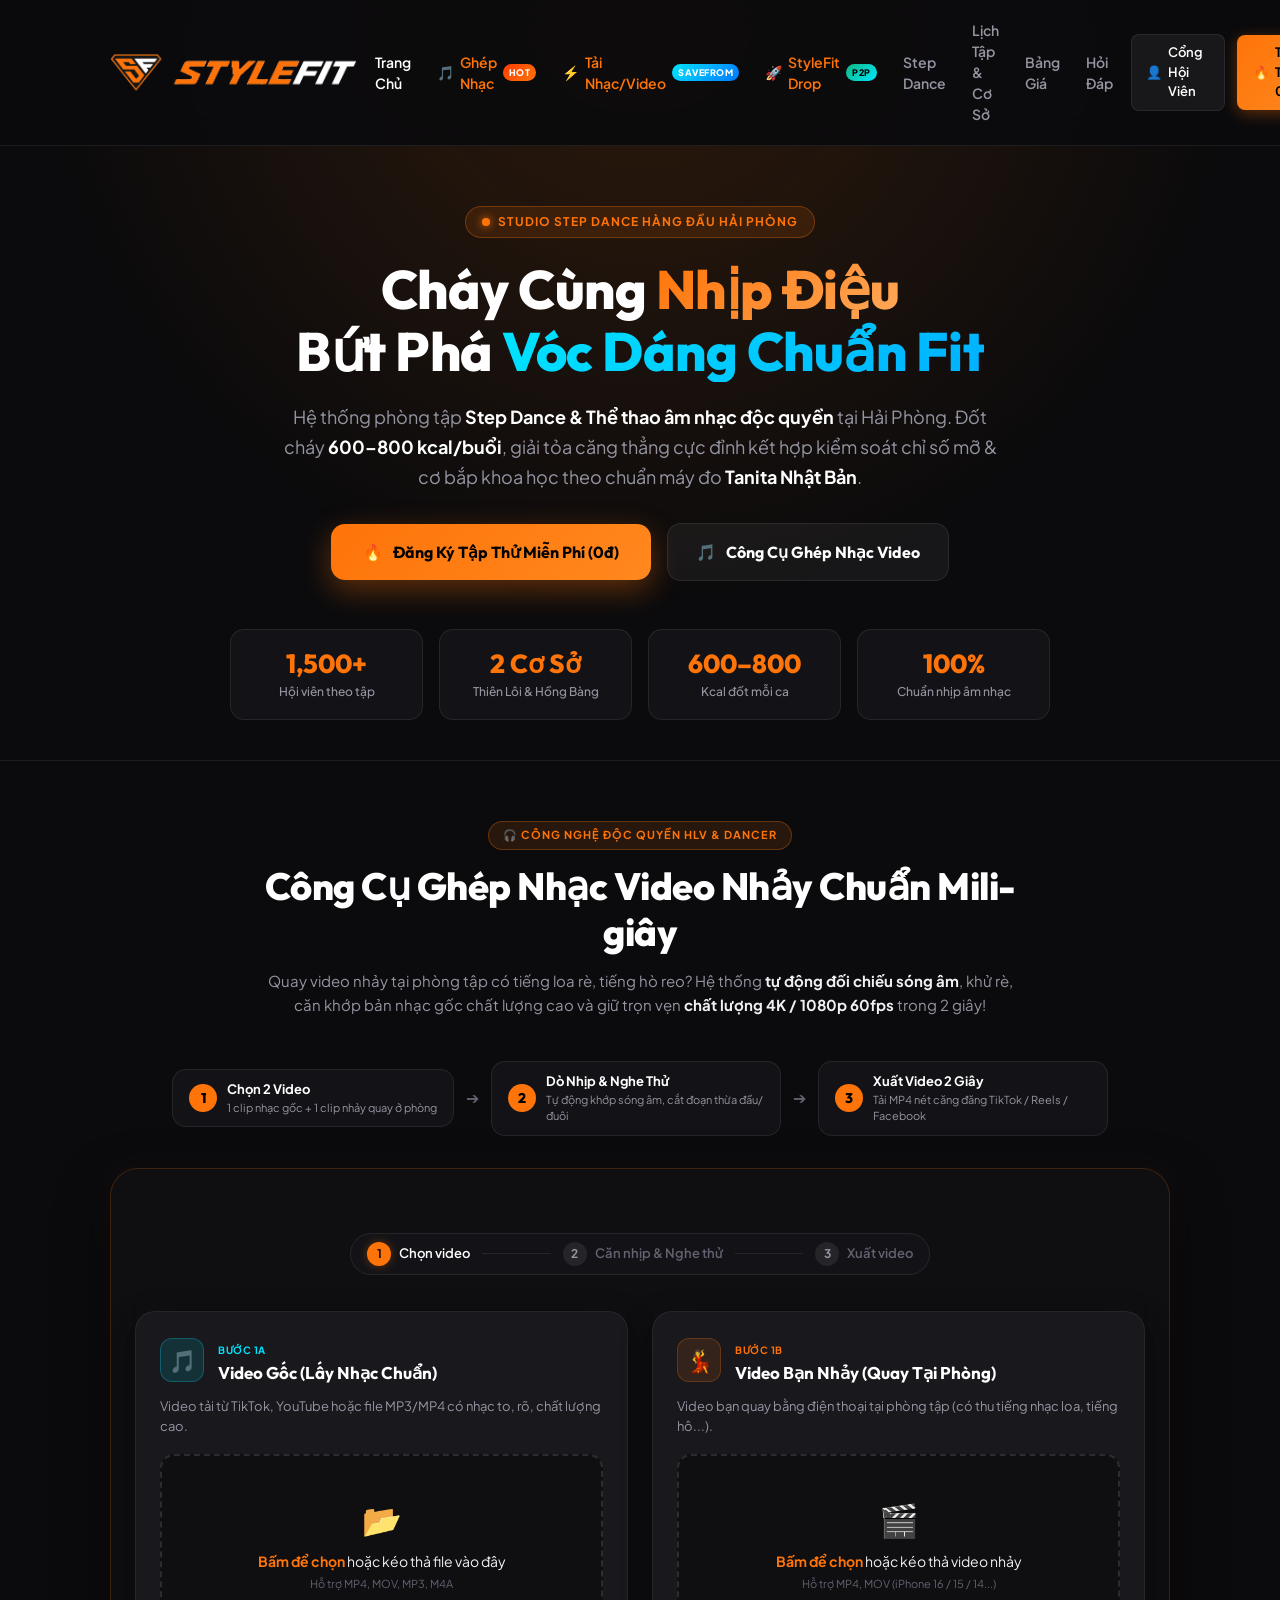
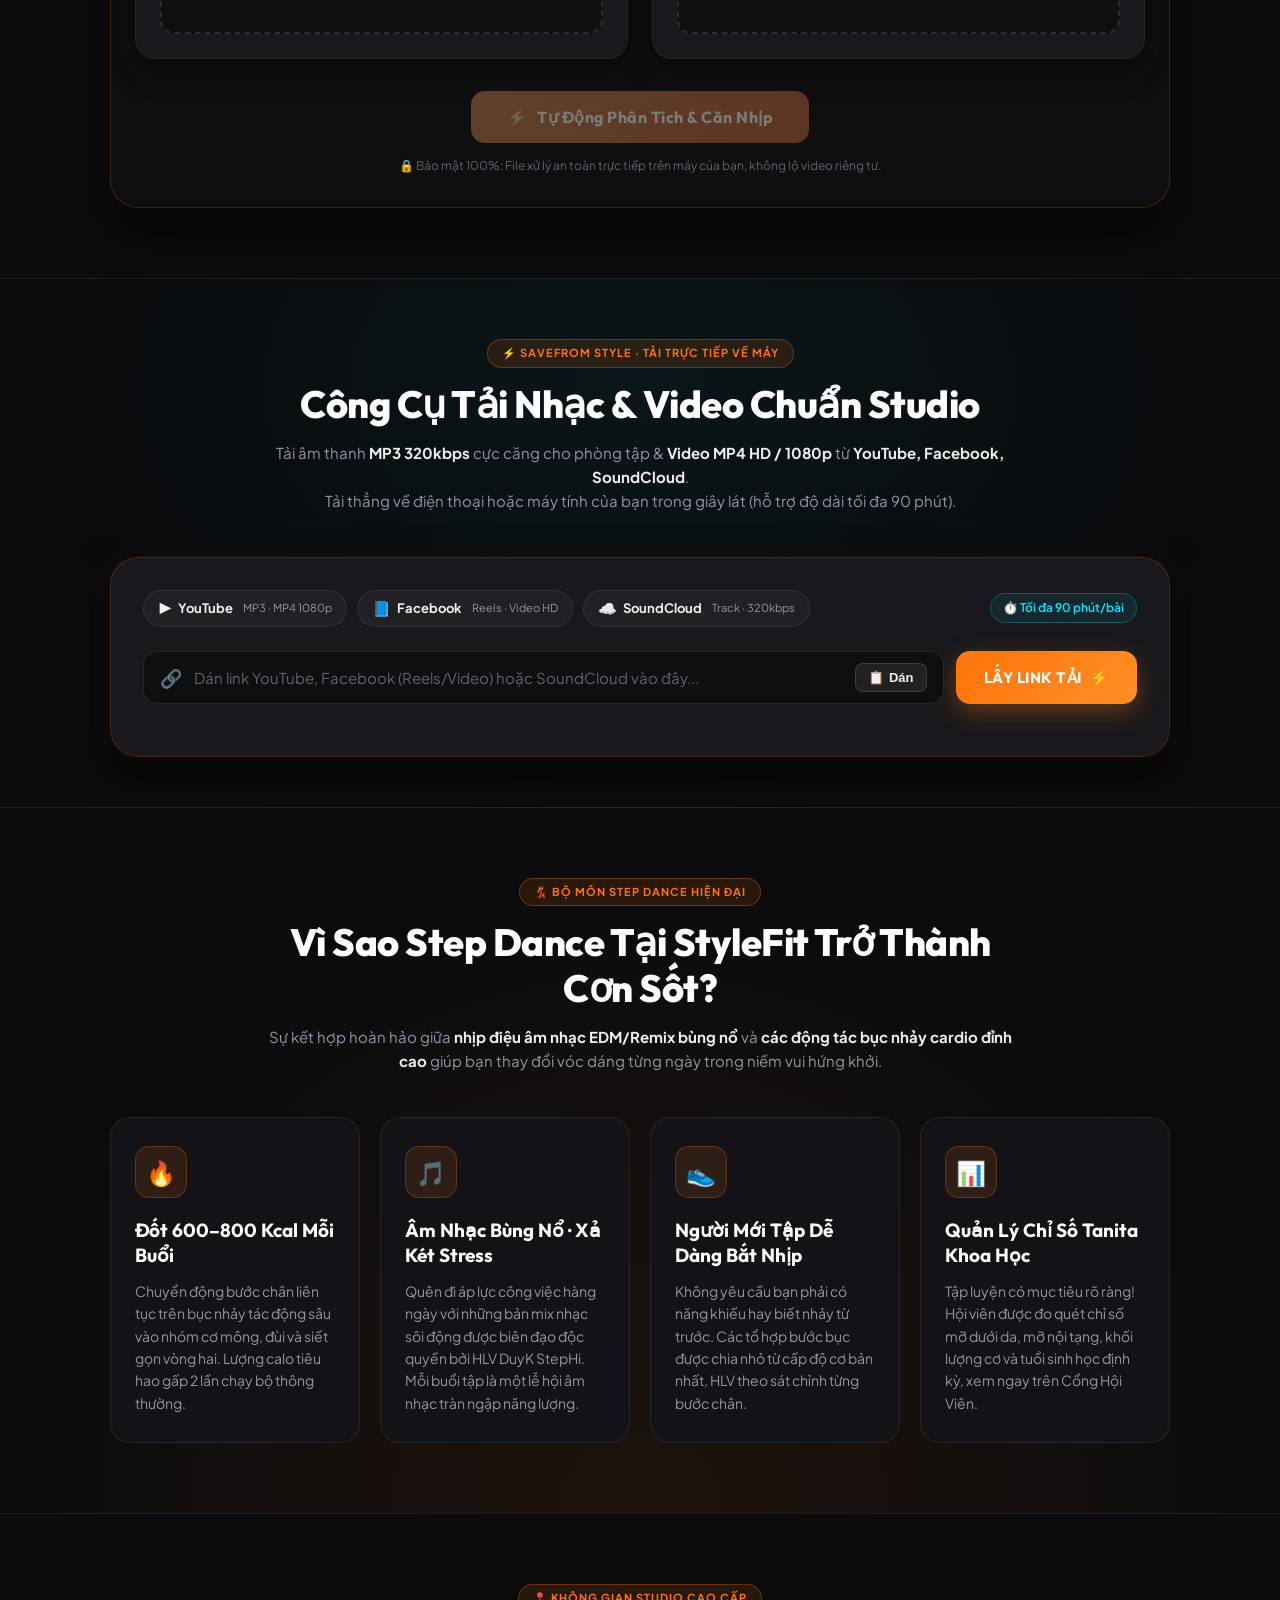
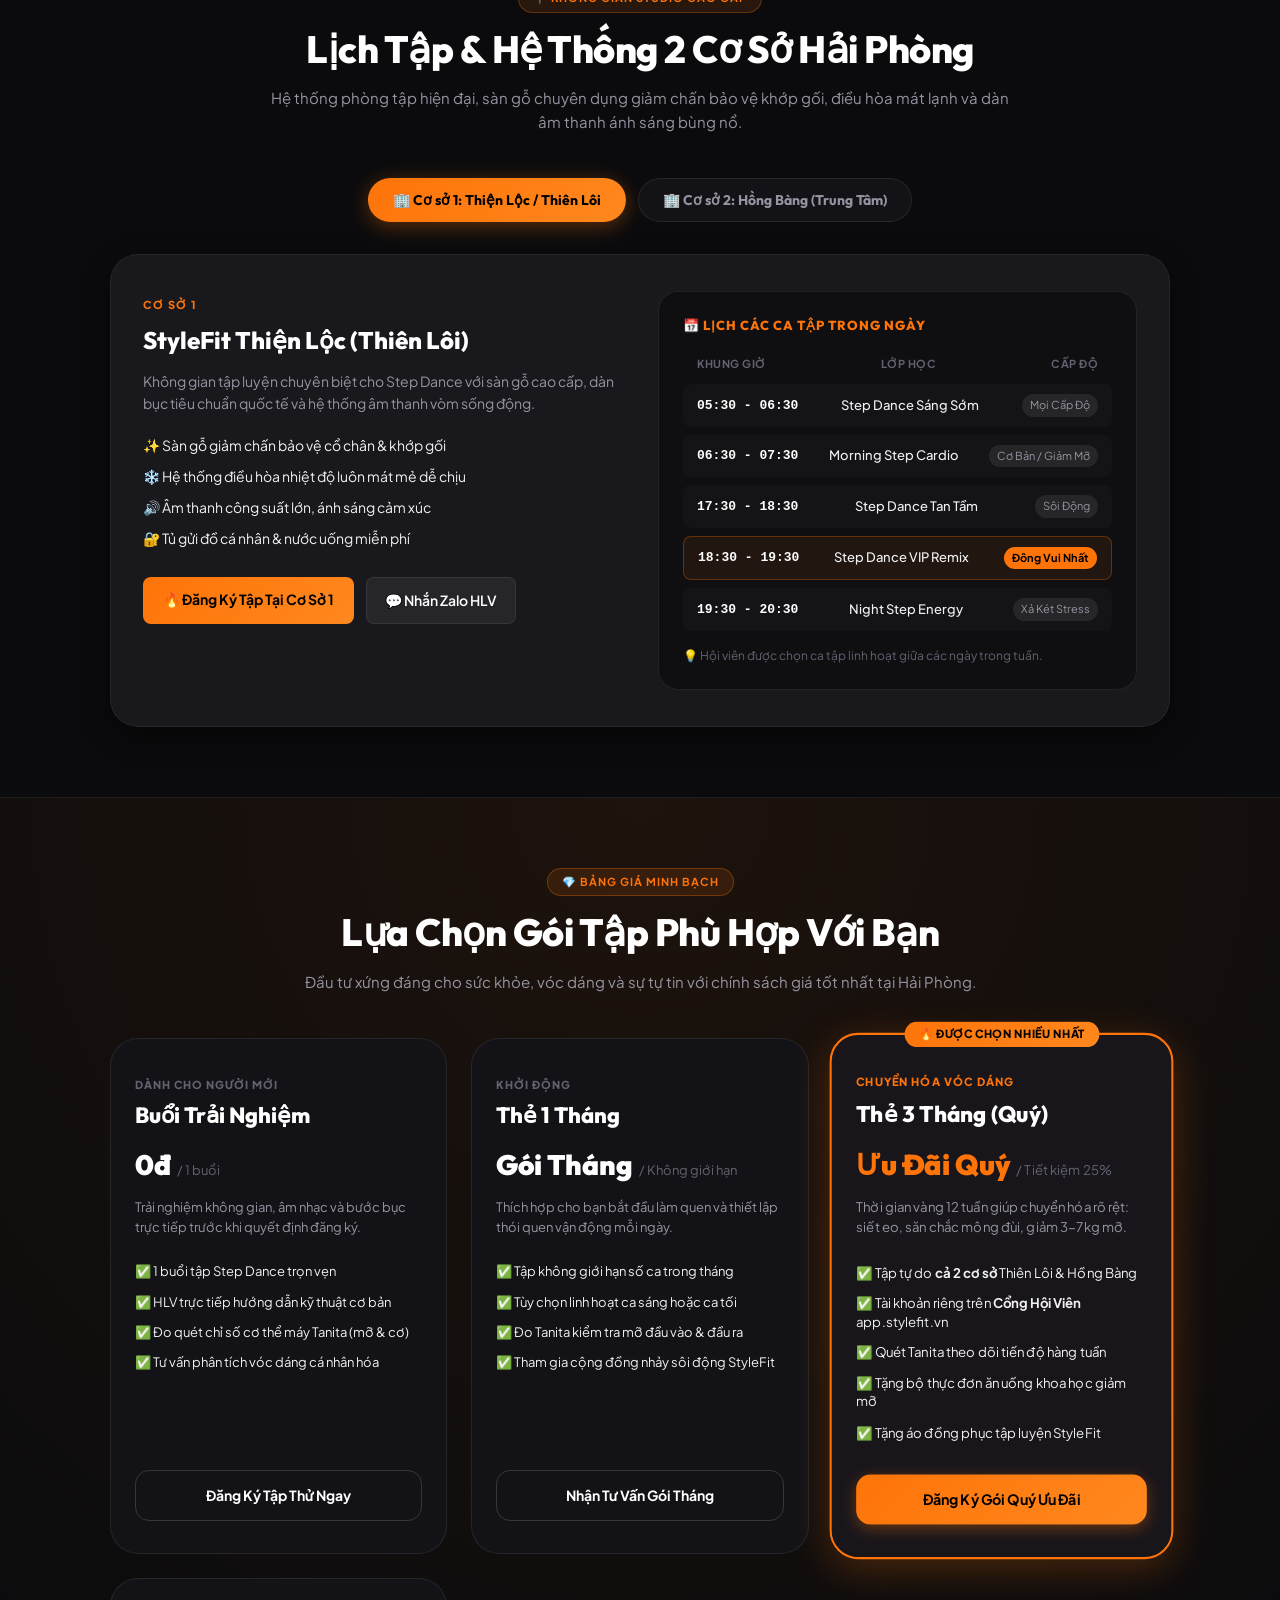
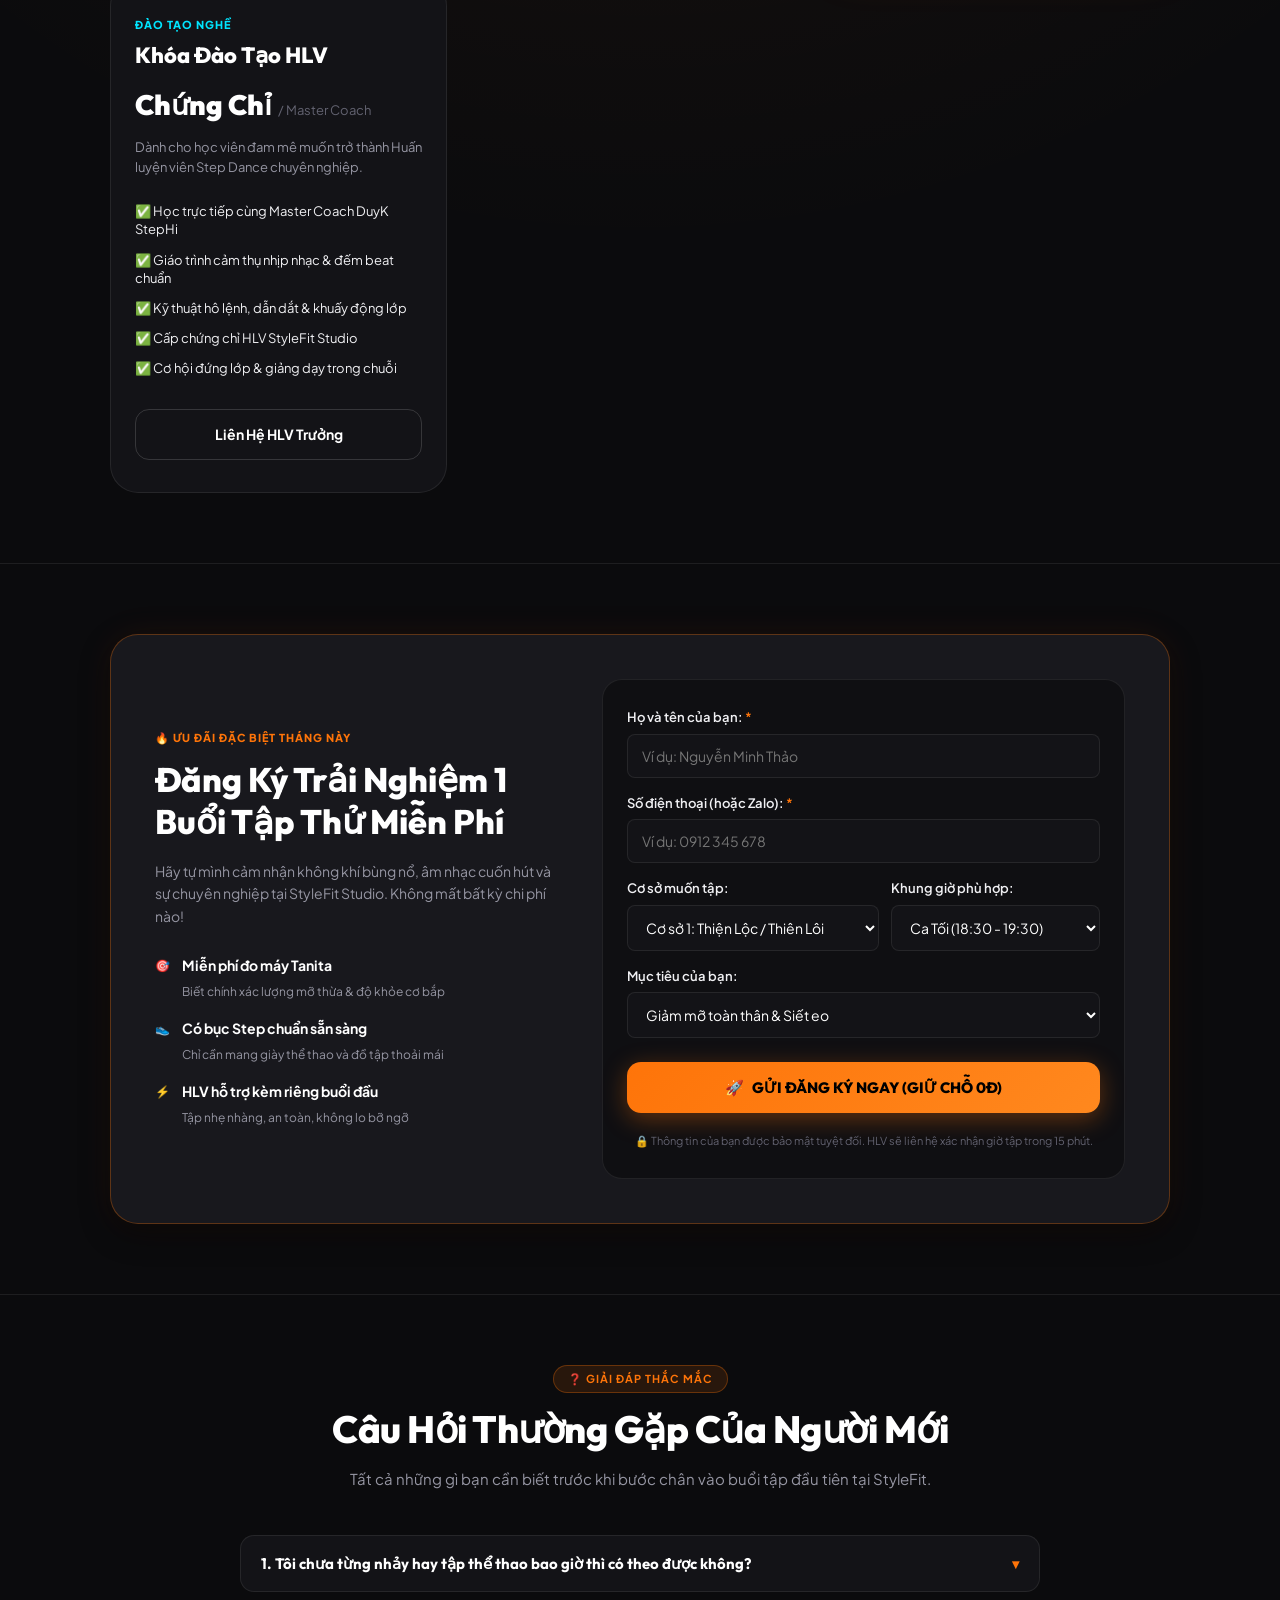
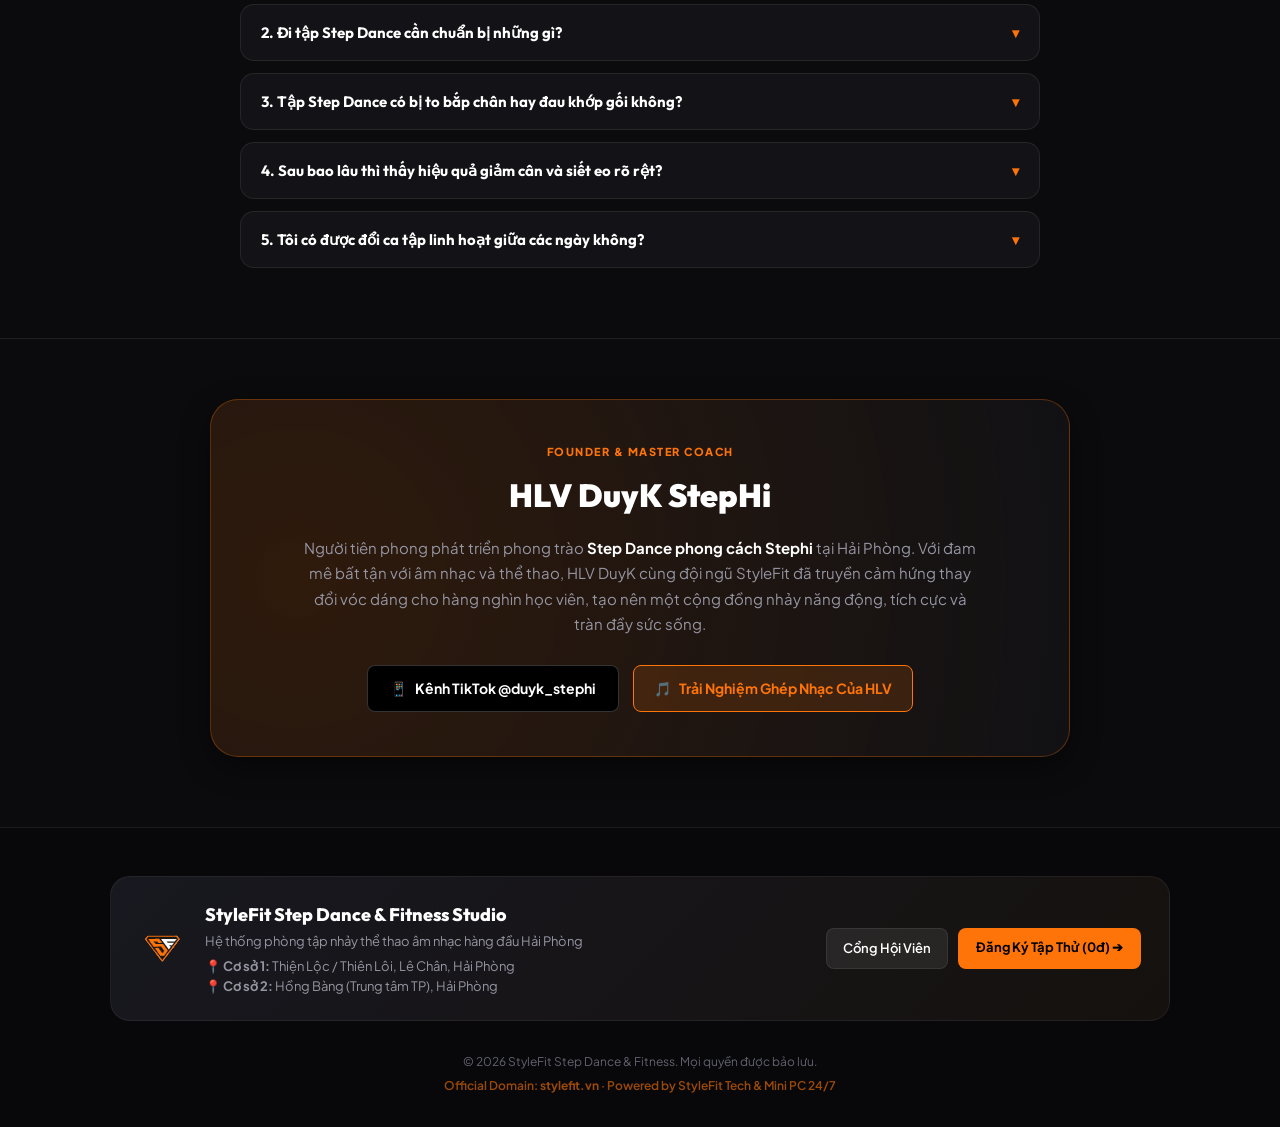
==== index.html @ 5d9a5f77 "fix(brand): recolor FIT to crisp white and introduce horizontal nav logo" ====
<!DOCTYPE html>
<html lang="vi">
<head>
  <meta charset="UTF-8">
  <meta name="viewport" content="width=device-width, initial-scale=1.0, maximum-scale=1.0, user-scalable=no, viewport-fit=cover">
  <title>StyleFit Step Dance & Fitness | Studio Thể Thao Âm Nhạc Hải Phòng</title>
  <meta name="description" content="Hệ thống phòng tập Step Dance & Thể thao âm nhạc độc quyền tại Hải Phòng. Đốt 600-800 kcal/buổi, theo dõi chỉ số Tanita Nhật Bản, tích hợp công cụ ghép nhạc video nhảy chuẩn mili-giây.">
  <meta name="theme-color" content="#0B0B0D">

  <!-- Favicon / PWA -->
  <link rel="icon" type="image/svg+xml" href="stylefit-badge.svg">
  <link rel="apple-touch-icon" href="stylefit-badge.png">
  <link rel="manifest" href="manifest.json">

  <!-- Google Fonts: Outfit (Display & Sport) + Plus Jakarta Sans (Body) -->
  <link rel="preconnect" href="https://fonts.googleapis.com">
  <link rel="preconnect" href="https://fonts.gstatic.com" crossorigin>
  <link href="https://fonts.googleapis.com/css2?family=Outfit:wght@400;500;600;700;800;900&family=Plus+Jakarta+Sans:wght@400;500;600;700;800&display=swap" rel="stylesheet">

  <link rel="stylesheet" href="style.css?v=5.1">
</head>
<body>

  <!-- In-app Browser Notice (TikTok / Facebook / Zalo) -->
  <div id="inAppBanner" class="in-app-banner hidden">
    <div class="banner-content">
      <span class="banner-icon">💡</span>
      <div class="banner-text">
        <strong>Mở bằng trình duyệt để tải video & trải nghiệm tốt nhất!</strong>
        <span>Bạn đang trong app TikTok/FB. Hãy bấm dấu <strong class="dots">⋯</strong> góc trên và chọn <em>"Mở bằng trình duyệt"</em>.</span>
      </div>
      <button class="banner-close" onclick="closeInAppBanner()">✕</button>
    </div>
  </div>

  <!-- STICKY HEADER -->
  <header class="site-header" id="siteHeader">
    <div class="container header-container">
      <a href="#hero" class="brand" aria-label="StyleFit Home">
        <img src="stylefit-nav-logo.png" alt="StyleFit Logo" class="brand-logo">
      </a>

      <!-- Desktop Navigation Menu -->
      <nav class="desktop-nav">
        <a href="#hero" class="nav-link active">Trang Chủ</a>
        <a href="#ghep-nhac" class="nav-link tool-nav-link">
          <span class="sparkle">🎵</span> Ghép Nhạc
          <span class="nav-badge-hot">HOT</span>
        </a>
        <a href="#tai-nhac" class="nav-link tool-nav-link">
          <span class="sparkle">⚡</span> Tải Nhạc/Video
          <span class="nav-badge-hot" style="background: linear-gradient(135deg, #00E5FF, #0077FF); color: #fff;">SAVEFROM</span>
        </a>
        <a href="drop.html" class="nav-link tool-nav-link">
          <span class="sparkle">🚀</span> StyleFit Drop
          <span class="nav-badge-hot" style="background: linear-gradient(135deg, #10B981, #00E5FF); color: #000;">P2P</span>
        </a>
        <a href="#step-dance" class="nav-link">Step Dance</a>
        <a href="#co-so" class="nav-link">Lịch Tập & Cơ Sở</a>
        <a href="#bang-gia" class="nav-link">Bảng Giá</a>
        <a href="#faq" class="nav-link">Hỏi Đáp</a>
      </nav>

      <!-- Header Actions -->
      <div class="header-actions">
        <a href="https://stylefit-hp.netlify.app" target="_blank" class="btn-member-portal desktop-only" title="Đăng nhập tài khoản hội viên StyleFit">
          <span class="btn-icon">👤</span> Cổng Hội Viên
        </a>
        <a href="#dang-ky" class="btn-header-cta">
          <span class="btn-icon">🔥</span> Tập Thử 0đ
        </a>

        <!-- Mobile Menu Toggle Button -->
        <button id="btnMobileMenuToggle" class="btn-menu-toggle mobile-only" aria-label="Mở menu điều hướng">
          <span class="menu-bar"></span>
          <span class="menu-bar"></span>
          <span class="menu-bar"></span>
        </button>
      </div>
    </div>

    <!-- Mobile Drawer Navigation -->
    <div id="mobileDrawer" class="mobile-drawer">
      <div class="drawer-header">
        <img src="stylefit-nav-logo.png" alt="StyleFit Logo" class="drawer-logo">
        <button id="btnMobileMenuClose" class="drawer-close" aria-label="Đóng menu">✕</button>
      </div>
      <nav class="drawer-nav">
        <a href="#hero" class="drawer-link" onclick="closeMobileDrawer()">🏠 Trang Chủ</a>
        <a href="#ghep-nhac" class="drawer-link drawer-tool-link" onclick="closeMobileDrawer()">
          🎵 Công Cụ Ghép Nhạc Tự Động <span class="drawer-badge">HOT</span>
        </a>
        <a href="#tai-nhac" class="drawer-link drawer-tool-link" onclick="closeMobileDrawer()">
          ⚡ Tải Nhạc & Video (YouTube · FB · SoundCloud) <span class="drawer-badge" style="background: #00E5FF; color: #000;">NEW</span>
        </a>
        <a href="drop.html" class="drawer-link drawer-tool-link" onclick="closeMobileDrawer()">
          🚀 StyleFit Drop (Truyền Video P2P) <span class="drawer-badge" style="background: #10B981; color: #000;">P2P</span>
        </a>
        <a href="#step-dance" class="drawer-link" onclick="closeMobileDrawer()">💃 Bộ Môn Step Dance</a>
        <a href="#co-so" class="drawer-link" onclick="closeMobileDrawer()">📍 2 Cơ Sở & Lịch Tập</a>
        <a href="#bang-gia" class="drawer-link" onclick="closeMobileDrawer()">🏷️ Bảng Giá Gói Tập</a>
        <a href="#faq" class="drawer-link" onclick="closeMobileDrawer()">❓ Câu Hỏi Thường Gặp</a>
        <a href="#dang-ky" class="drawer-link highlight" onclick="closeMobileDrawer()">🔥 Đăng Ký Tập Thử Miễn Phí (0đ)</a>
        <a href="https://stylefit-hp.netlify.app" target="_blank" class="drawer-link member" onclick="closeMobileDrawer()">👤 Đăng Nhập Cổng Hội Viên</a>
        <a href="https://www.tiktok.com/@duyk_stephi" target="_blank" class="drawer-link tiktok" onclick="closeMobileDrawer()">📱 TikTok HLV DuyK StepHi</a>
      </nav>
      <div class="drawer-footer">
        <p>Cơ sở 1: Thiện Lộc · Cơ sở 2: Hồng Bàng, Hải Phòng</p>
        <p class="drawer-hotline">Hotline / Zalo: 0989.xxx.xxx</p>
      </div>
    </div>
  </header>

  <!-- HERO SECTION -->
  <section class="hero-section" id="hero">
    <div class="container hero-container">
      <div class="hero-content">
        <div class="hero-badge">
          <span class="pulse-dot"></span> STUDIO STEP DANCE HÀNG ĐẦU HẢI PHÒNG
        </div>
        <h1 class="hero-title">
          Cháy Cùng <span class="highlight">Nhịp Điệu</span><br>
          Bứt Phá <span class="highlight-cyan">Vóc Dáng Chuẩn Fit</span>
        </h1>
        <p class="hero-subtitle">
          Hệ thống phòng tập <strong>Step Dance & Thể thao âm nhạc độc quyền</strong> tại Hải Phòng. 
          Đốt cháy <strong>600–800 kcal/buổi</strong>, giải tỏa căng thẳng cực đỉnh kết hợp kiểm soát chỉ số mỡ & cơ bắp khoa học theo chuẩn máy đo <strong>Tanita Nhật Bản</strong>.
        </p>

        <!-- CTA Buttons -->
        <div class="hero-cta-group">
          <a href="#dang-ky" class="btn-hero-primary">
            <span class="btn-icon">🔥</span>
            <span>Đăng Ký Tập Thử Miễn Phí (0đ)</span>
          </a>
          <a href="#ghep-nhac" class="btn-hero-secondary">
            <span class="btn-icon">🎵</span>
            <span>Công Cụ Ghép Nhạc Video</span>
          </a>
        </div>

        <!-- Social Proof Stats Bar -->
        <div class="hero-stats-grid">
          <div class="stat-card">
            <div class="stat-value">1,500+</div>
            <div class="stat-label">Hội viên theo tập</div>
          </div>
          <div class="stat-card">
            <div class="stat-value">2 Cơ Sở</div>
            <div class="stat-label">Thiên Lôi & Hồng Bàng</div>
          </div>
          <div class="stat-card">
            <div class="stat-value">600–800</div>
            <div class="stat-label">Kcal đốt mỗi ca</div>
          </div>
          <div class="stat-card">
            <div class="stat-value">100%</div>
            <div class="stat-label">Chuẩn nhịp âm nhạc</div>
          </div>
        </div>
      </div>
    </div>
  </section>

  <!-- SECTION: CÔNG CỤ GHÉP NHẠC TỰ ĐỘNG (MUSIC SYNC STUDIO) -->
  <section class="tool-section-wrapper" id="ghep-nhac">
    <div class="container">
      
      <!-- Tool Section Header -->
      <div class="section-header-box">
        <div class="section-mini-badge">🎧 CÔNG NGHỆ ĐỘC QUYỀN HLV & DANCER</div>
        <h2 class="section-heading">Công Cụ Ghép Nhạc Video Nhảy Chuẩn Mili-giây</h2>
        <p class="section-subtext">
          Quay video nhảy tại phòng tập có tiếng loa rè, tiếng hò reo? 
          Hệ thống <strong>tự động đối chiếu sóng âm</strong>, khử rè, căn khớp bản nhạc gốc chất lượng cao và giữ trọn vẹn <strong>chất lượng 4K / 1080p 60fps</strong> trong 2 giây!
        </p>
      </div>

      <!-- Quick 3-Step Visual Infographic -->
      <div class="tool-quick-guide">
        <div class="guide-item">
          <div class="guide-num">1</div>
          <div class="guide-text">
            <strong>Chọn 2 Video</strong>
            <span>1 clip nhạc gốc + 1 clip nhảy quay ở phòng</span>
          </div>
        </div>
        <div class="guide-arrow">➔</div>
        <div class="guide-item">
          <div class="guide-num">2</div>
          <div class="guide-text">
            <strong>Dò Nhịp & Nghe Thử</strong>
            <span>Tự động khớp sóng âm, cắt đoạn thừa đầu/đuôi</span>
          </div>
        </div>
        <div class="guide-arrow">➔</div>
        <div class="guide-item">
          <div class="guide-num">3</div>
          <div class="guide-text">
            <strong>Xuất Video 2 Giây</strong>
            <span>Tải MP4 nét căng đăng TikTok / Reels / Facebook</span>
          </div>
        </div>
      </div>

      <!-- Main Tool Container -->
      <div class="tool-card-shell">
        
        <!-- Step Indicator -->
        <div class="steps-nav">
          <div class="step-nav-item active" id="stepNavItem1">
            <span class="step-num">1</span>
            <span class="step-label">Chọn video</span>
          </div>
          <div class="step-nav-divider"></div>
          <div class="step-nav-item" id="stepNavItem2">
            <span class="step-num">2</span>
            <span class="step-label">Căn nhịp & Nghe thử</span>
          </div>
          <div class="step-nav-divider"></div>
          <div class="step-nav-item" id="stepNavItem3">
            <span class="step-num">3</span>
            <span class="step-label">Xuất video</span>
          </div>
        </div>

        <!-- STEP 1: UPLOAD -->
        <section id="step1" class="tool-step active">
          <div class="upload-grid">
            
            <!-- Card 1: Original Video (Music source) -->
            <div class="upload-card" id="cardGoc">
              <div class="card-header">
                <div class="card-icon music-icon">🎵</div>
                <div class="card-title-group">
                  <span class="card-badge">BƯỚC 1A</span>
                  <h3>Video Gốc (Lấy Nhạc Chuẩn)</h3>
                </div>
              </div>
              <p class="card-desc">Video tải từ TikTok, YouTube hoặc file MP3/MP4 có nhạc to, rõ, chất lượng cao.</p>
              
              <div class="drop-zone" id="dropGoc" onclick="document.getElementById('inputGoc').click()">
                <input type="file" id="inputGoc" accept="video/*,audio/*" style="display:none" onclick="event.stopPropagation()">
                <div class="drop-content" id="dropContentGoc">
                  <div class="upload-art">📂</div>
                  <div class="drop-text">
                    <strong>Bấm để chọn</strong> hoặc kéo thả file vào đây
                  </div>
                  <div class="drop-hint">Hỗ trợ MP4, MOV, MP3, M4A</div>
                </div>
                <div class="file-preview hidden" id="previewGoc">
                  <div class="file-info">
                    <span class="file-name" id="fileNameGoc">video-goc.mp4</span>
                    <span class="file-meta" id="fileMetaGoc">01:01 · 9 MB</span>
                  </div>
                  <button type="button" class="btn-change-file" onclick="changeFile('Goc', event)">Đổi file</button>
                </div>
              </div>
            </div>

            <!-- Card 2: Dance Video (Visual source) -->
            <div class="upload-card" id="cardNhay">
              <div class="card-header">
                <div class="card-icon dance-icon">💃</div>
                <div class="card-title-group">
                  <span class="card-badge orange">BƯỚC 1B</span>
                  <h3>Video Bạn Nhảy (Quay Tại Phòng)</h3>
                </div>
              </div>
              <p class="card-desc">Video bạn quay bằng điện thoại tại phòng tập (có thu tiếng nhạc loa, tiếng hô...).</p>
              
              <div class="drop-zone" id="dropNhay" onclick="document.getElementById('inputNhay').click()">
                <input type="file" id="inputNhay" accept="video/*" style="display:none" onclick="event.stopPropagation()">
                <div class="drop-content" id="dropContentNhay">
                  <div class="upload-art">🎬</div>
                  <div class="drop-text">
                    <strong>Bấm để chọn</strong> hoặc kéo thả video nhảy
                  </div>
                  <div class="drop-hint">Hỗ trợ MP4, MOV (iPhone 16 / 15 / 14...)</div>
                </div>
                <div class="file-preview hidden" id="previewNhay">
                  <div class="file-info">
                    <span class="file-name" id="fileNameNhay">video-nhay.mp4</span>
                    <span class="file-meta" id="fileMetaNhay">00:58 · 15 MB</span>
                  </div>
                  <button type="button" class="btn-change-file" onclick="changeFile('Nhay', event)">Đổi file</button>
                </div>
              </div>
            </div>

          </div>

          <div class="action-footer">
            <button id="btnStartAnalysis" class="btn-primary btn-cta-large" disabled onclick="startAnalysis()">
              <span class="btn-icon">⚡</span>
              <span>Tự Động Phân Tích & Căn Nhịp</span>
            </button>
            <div class="privacy-note">🔒 Bảo mật 100%: File xử lý an toàn trực tiếp trên máy của bạn, không lộ video riêng tư.</div>
          </div>
        </section>

        <!-- STEP 2: STUDIO & SYNC -->
        <section id="step2" class="tool-step hidden">
          
          <!-- Headphones Mode Banner (Tự động hiện khi video không có tiếng nhạc) -->
          <div id="headphonesBanner" class="headphones-banner hidden">
            <div class="hb-icon">🎧</div>
            <div class="hb-content">
              <h4>CHẾ ĐỘ CĂN NHỊP BẰNG MẮT (DÀNH CHO ĐEO TAI NGHE)</h4>
              <p>Video không có tiếng nhạc bài hát do bạn quay khi đeo tai nghe. Hãy dùng <strong>Thanh tua video</strong> bên dưới kéo đến lúc <strong>chân bạn vừa chạm đất nhịp 1</strong>, rồi bấm nút <strong style="color:#FE7409">🎯 Đặt Nhịp 1 Bắt Đầu Tại Đây</strong>!</p>
            </div>
          </div>

          <!-- Status Banner -->
          <div class="sync-status-box" id="syncStatusBox">
            <div class="status-indicator-icon" id="statusIcon">⏳</div>
            <div class="status-details">
              <h4 id="statusTitle">Đang phân tích bước sóng âm thanh...</h4>
              <p id="statusDesc">Hệ thống đang trích xuất nhịp bass và phổ tần số để tìm độ lệch...</p>
              <div id="uploadProgressWrap" class="upload-progress-container hidden">
                <div class="upload-progress-track">
                  <div id="uploadProgressBar" class="upload-progress-fill"></div>
                </div>
                <div id="uploadStatsRow" class="upload-stats-row">
                  <span id="uploadSpeedText" class="upload-stat-badge">⚡ 0.0 MB/s</span>
                  <span id="uploadMbText" class="upload-stat-badge">📦 0 / 0 MB</span>
                  <span id="uploadEtaText" class="upload-stat-badge">⏱️ Còn ~--s</span>
                </div>
                <div id="bgSyncBadge" class="bg-sync-badge hidden" style="margin-top:8px;">
                  <span id="bgSyncText">☁️ Đang đồng bộ nền video cho xuất bản: 0%...</span>
                </div>
              </div>
            </div>
            <div class="status-badge" id="confidenceBadge">Đang đo</div>
          </div>

          <!-- Waveform Studio Canvas -->
          <div class="studio-card">
            <div class="studio-header">
              <h4>BƯỚC SÓNG ÂM THANH</h4>
              <div class="waveform-legends">
                <span class="legend"><span class="legend-color goc-color"></span> Nhạc gốc</span>
                <span class="legend"><span class="legend-color nhay-color"></span> Nhạc video nhảy</span>
              </div>
            </div>

            <div class="canvas-wrap">
              <canvas id="waveformCanvas"></canvas>
              <div id="playhead" class="canvas-playhead"></div>
            </div>

            <!-- Offset Nudge Controls -->
            <div class="nudge-controls">
              <span class="nudge-label">Độ lệch thời gian:</span>
              <div class="nudge-btn-group">
                <button type="button" class="btn-nudge btn-nudge-big" onclick="adjustOffset(-1000)" title="Lùi 1 giây">-1s</button>
                <button type="button" class="btn-nudge btn-nudge-big" onclick="adjustOffset(-500)" title="Lùi 0.5 giây">-0.5s</button>
                <button type="button" class="btn-nudge" onclick="adjustOffset(-100)">-100ms</button>
                <button type="button" class="btn-nudge" onclick="adjustOffset(-10)">-10ms</button>
                
                <div class="offset-input-wrap">
                  <input type="number" id="offsetInput" value="0" step="10" onchange="onOffsetInputChange()">
                  <span class="unit">ms</span>
                </div>

                <button type="button" class="btn-nudge" onclick="adjustOffset(+10)">+10ms</button>
                <button type="button" class="btn-nudge" onclick="adjustOffset(+100)">+100ms</button>
                <button type="button" class="btn-nudge btn-nudge-big" onclick="adjustOffset(+500)" title="Tiến 0.5 giây">+0.5s</button>
                <button type="button" class="btn-nudge btn-nudge-big" onclick="adjustOffset(+1000)" title="Tiến 1 giây">+1s</button>
              </div>
              <button type="button" class="btn-reset-nudge" onclick="resetToAutoOffset()" title="Quay lại độ lệch tự động gợi ý">↺ Khớp tự động</button>
            </div>
          </div>

          <!-- Video & Audio Preview Player -->
          <div class="preview-player-card">
            <div class="player-grid">
              
              <div class="video-container-col">
                <div class="video-container">
                  <video id="previewVideo" playsinline muted></video>
                  <audio id="previewAudioGoc" playsinline preload="auto" style="display:none"></audio>
                  <div class="video-overlay-play" id="btnOverlayPlay" onclick="togglePlayPreview()">
                    ▶
                  </div>
                </div>

                <!-- Thanh tua video & Căn nhịp 1 bằng mắt -->
                <div class="video-scrubber-box">
                  <div class="scrubber-row">
                    <span class="scrub-label">Tua video:</span>
                    <input type="range" id="videoScrubber" min="0" max="100" value="0" step="0.05" oninput="onVideoScrubberInput(this.value)">
                    <span id="scrubberTimeText" class="scrub-time">00:00.0</span>
                  </div>
                  <div class="frame-step-row">
                    <button type="button" class="btn-step-frame" onclick="stepFrame(-0.1)" title="Lùi 0.1 giây (khoảng 3 frame)">◀ -0.1s</button>
                    <button type="button" class="btn-step-frame" onclick="stepFrame(+0.1)" title="Tiến 0.1 giây (khoảng 3 frame)">+0.1s ▶</button>
                    <button type="button" class="btn-set-beat1" id="btnSetBeat1" onclick="setBeat1AtCurrentFrame()" title="Khớp nhịp bài hát ngay tại frame chân bắt đầu nhảy">
                      <span>🎯</span>
                      <strong>Đặt Nhịp 1 Bắt Đầu Tại Đây</strong>
                    </button>
                  </div>
                </div>
              </div>

              <div class="player-controls">
                <div class="player-buttons">
                  <button id="btnPlayPause" class="btn-player primary" onclick="togglePlayPreview()">
                    <span id="playIcon">▶</span>
                    <span id="playText">Nghe Thử Đồng Bộ</span>
                  </button>
                  <button class="btn-player secondary" onclick="seekPreview(0)">
                    <span>⏮ Về đầu</span>
                  </button>
                </div>

                <div class="time-display">
                  <span id="currentTimeText">00:00</span> / <span id="durationTimeText">00:00</span>
                </div>

                <!-- Audio Blend Options -->
                <div class="audio-blend-options">
                  <div class="option-row">
                    <label for="musicVolume">Âm lượng nhạc gốc:</label>
                    <input type="range" id="musicVolume" min="0" max="100" value="100" oninput="updateAudioVolumes()">
                    <span id="musicVolText" class="val-text">100%</span>
                  </div>
                  
                  <div class="option-row">
                    <label for="roomVolume">Giữ tiếng phòng tập (tiếng hô, vỗ tay):</label>
                    <input type="range" id="roomVolume" min="0" max="40" value="0" oninput="updateAudioVolumes()">
                    <span id="roomVolText" class="val-text">0%</span>
                  </div>
                </div>

              </div>

            </div>
          </div>

          <!-- Dedicated Trimming Card (Cắt gọt trước & sau video) -->
          <div class="trim-card" id="trimCard">
            <div class="trim-header">
              <div class="trim-header-left">
                <span class="trim-icon">✂️</span>
                <div>
                  <h4>CẮT GỌT ĐOẠN THỪA (ĐẦU & ĐUÔI VIDEO)</h4>
                  <p>Tự động loại bỏ đoạn đứng chờ trước khi nhảy & đoạn thừa sau khi hết bài nhạc.</p>
                </div>
              </div>
              <button type="button" class="btn-trim-reset" onclick="resetTrimToAuto()" title="Khôi phục cắt tự động theo bài nhạc">↺ Tự động cắt</button>
            </div>

            <div class="trim-grid">
              <!-- Cột Trái: Đoạn Đầu (Trước khi nhảy) -->
              <div class="trim-col">
                <div class="trim-toggle-row">
                  <label class="switch-wrap">
                    <input type="checkbox" id="trimStartToggle" checked onchange="onTrimToggleChange()">
                    <span class="switch-slider"></span>
                  </label>
                  <div class="trim-toggle-label">
                    <strong>Cắt bỏ đoạn chờ đầu</strong>
                    <span id="trimStartHint" class="trim-hint">Bỏ đoạn đứng chờ trước khi nhạc vào</span>
                  </div>
                </div>

                <div class="trim-stepper-wrap" id="trimStartControls">
                  <span class="stepper-label">Bắt đầu tại:</span>
                  <div class="stepper-box">
                    <button type="button" class="btn-step" onclick="adjustTrimStart(-0.5)">-0.5s</button>
                    <input type="number" id="trimStartInput" value="0.0" step="0.1" min="0" onchange="onTrimInputChange()">
                    <span class="step-unit">giây</span>
                    <button type="button" class="btn-step" onclick="adjustTrimStart(0.5)">+0.5s</button>
                  </div>
                </div>

                <div class="trim-quick-chips">
                  <button type="button" class="chip-btn" onclick="setTrimStartPreset('auto')">🎯 Lúc vào nhạc</button>
                  <button type="button" class="chip-btn" onclick="setTrimStartPreset('zero')">🎬 Từ đầu (0s)</button>
                </div>
              </div>

              <!-- Cột Phải: Đoạn Đuôi (Sau khi nhảy xong) -->
              <div class="trim-col">
                <div class="trim-toggle-row">
                  <label class="switch-wrap">
                    <input type="checkbox" id="trimEndToggle" checked onchange="onTrimToggleChange()">
                    <span class="switch-slider"></span>
                  </label>
                  <div class="trim-toggle-label">
                    <strong>Cắt đoạn thừa cuối clip</strong>
                    <span id="trimEndHint" class="trim-hint">Dừng đúng khi hết bài nhạc gốc</span>
                  </div>
                </div>

                <div class="trim-stepper-wrap" id="trimEndControls">
                  <span class="stepper-label">Kết thúc tại:</span>
                  <div class="stepper-box">
                    <button type="button" class="btn-step" onclick="adjustTrimEnd(-0.5)">-0.5s</button>
                    <input type="number" id="trimEndInput" value="0.0" step="0.1" min="0" onchange="onTrimInputChange()">
                    <span class="step-unit">giây</span>
                    <button type="button" class="btn-step" onclick="adjustTrimEnd(0.5)">+0.5s</button>
                  </div>
                </div>

                <div class="trim-quick-chips">
                  <button type="button" class="chip-btn" onclick="setTrimEndPreset('auto')">🎯 Khi hết nhạc</button>
                  <button type="button" class="chip-btn" onclick="setTrimEndPreset('full')">🎬 Hết clip quay</button>
                </div>
              </div>
            </div>

            <!-- Trimming Summary Bar -->
            <div class="trim-summary-bar">
              <div class="summary-info">
                <span class="summary-icon">⏱️</span>
                <div class="summary-texts">
                  <div id="trimSummaryTitle" class="summary-title">Thời lượng video xuất: <strong id="trimSummaryDur">00:00</strong></div>
                  <div id="trimSummaryBadges" class="summary-badges"></div>
                </div>
              </div>
              <button type="button" class="btn-preview-trim" onclick="previewTrimmedRange()">
                <span>▶ Nghe & xem thử đoạn cắt</span>
              </button>
            </div>
          </div>

          <!-- Resolution & Quality Card -->
          <div class="resolution-card">
            <div class="resolution-header">
              <div style="display:flex;align-items:center;justify-content:space-between;flex-wrap:wrap;gap:8px;">
                <h4>📐 CHẤT LƯỢNG & ĐỘ PHÂN GIẢI XUẤT VIDEO</h4>
                <span id="detectedVideoBadge" class="trim-badge" style="display:none;background:rgba(0,229,255,0.15);color:var(--accent-cyan);border-color:rgba(0,229,255,0.3);">📱 Đang nhận diện video...</span>
              </div>
              <span class="res-subtext">Tùy chọn độ phân giải phù hợp cho mục đích sử dụng của bạn</span>
            </div>

            <div class="resolution-grid">
              <label class="res-option-card active" id="resCardOriginal" onclick="selectResolutionMode('original')">
                <input type="radio" name="resMode" value="original" checked>
                <div class="res-card-body">
                  <div class="res-card-title-row">
                    <span class="res-icon">🌟</span>
                    <span class="res-title" id="resTitleOriginal">Giữ Trọn 4K / Độ Phân Giải Gốc</span>
                    <span class="badge-recommended" id="badgeOriginalMaster" style="background:linear-gradient(135deg, #00E5FF 0%, #0091EA 100%);color:#000;">MASTER QUALITY</span>
                  </div>
                  <p class="res-desc" id="resDescOriginal">
                    Giữ 100% độ nét đỉnh cao từ camera iPhone (4K / 1080p, 60fps). Không bị hạ bất kỳ pixel nào, lưu trữ và chiếu màn hình lớn nét tuyệt đối.
                  </p>
                </div>
              </label>

              <label class="res-option-card" id="resCardTiktok" onclick="selectResolutionMode('tiktok_1080p')">
                <input type="radio" name="resMode" value="tiktok_1080p">
                <div class="res-card-body">
                  <div class="res-card-title-row">
                    <span class="res-icon">📱</span>
                    <span class="res-title">Tối Ưu 1080p TikTok Ready</span>
                    <span class="badge-recommended" style="background:var(--primary);color:#000;">CHO TIKTOK / REELS</span>
                  </div>
                  <p class="res-desc">
                    Chuẩn hóa 1080x1920 (9:16), lọc nét viền Unsharp. Vì TikTok chỉ phát tối đa 1080p trên điện thoại, xuất bản này giúp file nhẹ hơn và tránh bị TikTok tự nén ẩu làm vỡ hạt.
                  </p>
                </div>
              </label>
            </div>
          </div>

          <!-- Step 2 Final Action -->
          <div class="action-footer" style="margin-top: 10px;">
            <button class="btn-primary btn-cta-large" onclick="goToStep3()">
              <span class="btn-icon">⚡</span>
              <span>Tiếp tục: Xuất Video Hoàn Chỉnh ➔</span>
            </button>
          </div>

        </section>

        <!-- STEP 3: EXPORT & DOWNLOAD -->
        <section id="step3" class="tool-step hidden">
          <div class="export-card">
            
            <div id="exportProgressBox" class="export-progress-box">
              <div class="export-spinner" id="exportSpinner">⚡</div>
              <h3 id="exportStatusTitle">Đang ghép âm thanh vào video...</h3>
              <p id="exportStatusDesc">Giữ nguyên luồng hình ảnh 100%, không bị nén lại. Chỉ mất vài giây!</p>
              
              <div class="progress-bar-wrap">
                <div class="progress-bar-fill" id="progressBarFill" style="width: 15%"></div>
              </div>
              <span class="progress-pct" id="progressPctText">15%</span>
              <button id="exportRetry" class="btn-secondary hidden" style="margin-top:16px" onclick="resetAll()">🔄 Thử lại từ đầu</button>
            </div>

            <!-- Result Area (Appears when ready) -->
            <div id="exportResultBox" class="export-result-box hidden">
              <div class="success-badge">🎉 ĐÃ GHÉP NHẠC THÀNH CÔNG!</div>
              <h2>Video Của Bạn Đã Sẵn Sàng</h2>
              <p>Nhạc chất lượng cao đã được căn khớp chuẩn từng mili-giây. Bạn có thể xem lại hoặc tải về ngay:</p>

              <div class="result-video-wrap">
                <video id="finalVideo" controls playsinline></video>
              </div>

              <div class="download-actions">
                <button type="button" id="btnDownload" class="btn-primary btn-download" onclick="downloadSyncedVideo()">
                  <span class="btn-icon">📥</span>
                  <span id="downloadBtnText">Tải Video Về Máy (MP4)</span>
                </button>

                <button type="button" id="btnShare" class="btn-secondary btn-share" onclick="shareVideo()">
                  <span class="btn-icon">📱</span>
                  <span>Lưu Vào Thư Viện / Đăng TikTok</span>
                </button>
              </div>

              <div id="downloadFallbackRow" class="download-fallback-row" style="margin-top:12px;text-align:center;">
                <span style="font-size:0.85rem;color:var(--text-dim);">Nếu tải bị chậm hoặc lỗi: </span>
                <a id="linkDirectDownload" href="#" target="_blank" download style="font-size:0.85rem;color:var(--accent-cyan);text-decoration:underline;">🔗 Mở link tải trực tiếp dự phòng</a>
              </div>

              <div class="btn-again-wrap">
                <button class="btn-link" onclick="resetAll()">🔄 Ghép một video khác</button>
              </div>

            </div>

          </div>
        </section>

      </div>
    </div>
  </section>

  <!-- SECTION: CÔNG CỤ TẢI NHẠC & VIDEO (SAVEFROM STYLE) -->
  <section class="tool-section-wrapper downloader-section-bg" id="tai-nhac">
    <div class="container">
      
      <!-- Section Header -->
      <div class="section-header-box">
        <div class="section-mini-badge">⚡ SAVEFROM STYLE · TẢI TRỰC TIẾP VỀ MÁY</div>
        <h2 class="section-heading">Công Cụ Tải Nhạc & Video Chuẩn Studio</h2>
        <p class="section-subtext">
          Tải âm thanh <strong>MP3 320kbps</strong> cực căng cho phòng tập & <strong>Video MP4 HD / 1080p</strong> từ <strong>YouTube, Facebook, SoundCloud</strong>.<br>
          Tải thẳng về điện thoại hoặc máy tính của bạn trong giây lát (hỗ trợ độ dài tối đa 90 phút).
        </p>
      </div>

      <!-- Main Downloader Card -->
      <div class="tool-card-shell downloader-shell">
        
        <!-- Platform badges bar -->
        <div class="downloader-platforms-bar">
          <div class="platform-chip active">
            <span class="p-icon">▶️</span> <strong>YouTube</strong>
            <span class="p-formats">MP3 · MP4 1080p</span>
          </div>
          <div class="platform-chip active">
            <span class="p-icon">📘</span> <strong>Facebook</strong>
            <span class="p-formats">Reels · Video HD</span>
          </div>
          <div class="platform-chip active">
            <span class="p-icon">☁️</span> <strong>SoundCloud</strong>
            <span class="p-formats">Track · 320kbps</span>
          </div>
          <div class="platform-limit-tag">
            ⏱️ Tối đa 90 phút/bài
          </div>
        </div>

        <!-- Search Input Bar -->
        <div class="downloader-input-group">
          <div class="downloader-input-box">
            <span class="d-icon-link">🔗</span>
            <input type="url" id="downloaderUrlInput" class="downloader-input" 
                   placeholder="Dán link YouTube, Facebook (Reels/Video) hoặc SoundCloud vào đây..." 
                   autocomplete="off" spellcheck="false">
            <button type="button" id="btnPasteUrl" class="btn-paste-clipboard" title="Dán từ bộ nhớ tạm">
              📋 <span>Dán</span>
            </button>
            <button type="button" id="btnClearUrl" class="btn-clear-input hidden" title="Xóa nội dung">✕</button>
          </div>
          <button type="button" id="btnFetchMedia" class="btn-fetch-submit">
            <span class="btn-fetch-text">LẤY LINK TẢI</span>
            <span class="btn-fetch-icon">⚡</span>
          </button>
        </div>

        <!-- Error Alert Box -->
        <div id="downloaderAlert" class="downloader-alert-box hidden">
          <span class="alert-icon">⚠️</span>
          <div class="alert-body">
            <strong id="downloaderAlertTitle">Thông báo:</strong>
            <span id="downloaderAlertText"></span>
          </div>
          <button type="button" class="alert-close-btn" onclick="hideDownloaderAlert()">✕</button>
        </div>

        <!-- Loading State -->
        <div id="downloaderLoading" class="downloader-loading-box hidden">
          <div class="dl-spinner"></div>
          <p class="dl-loading-title">Đang phân tích dữ liệu & quét định dạng tốt nhất...</p>
          <span class="dl-loading-sub">Hệ thống đang trích xuất thông tin âm thanh và hình ảnh...</span>
        </div>

        <!-- Result Card Preview (SaveFrom Style) -->
        <div id="downloaderResult" class="downloader-result-card hidden">
          <div class="result-header-grid">
            <div class="result-thumb-box">
              <img id="resultThumb" src="" alt="Thumbnail bài hát / video" class="result-thumb-img">
              <span id="resultDuration" class="result-duration-badge">00:00</span>
            </div>
            <div class="result-info-box">
              <div class="result-platform-badge" id="resultPlatformBadge">▶️ YouTube</div>
              <h3 id="resultTitle" class="result-title">Tên video bài hát</h3>
              <p id="resultAuthor" class="result-author">Nghệ sĩ / Kênh</p>
              
              <!-- Tab Switcher (Audio vs Video) -->
              <div class="result-tabs-bar">
                <button type="button" class="result-tab-btn active" id="tabBtnAudio" onclick="switchDownloaderTab('audio')">
                  🎵 Âm Thanh (MP3 / M4A)
                </button>
                <button type="button" class="result-tab-btn" id="tabBtnVideo" onclick="switchDownloaderTab('video')">
                  🎬 Video (MP4)
                </button>
              </div>
            </div>
          </div>

          <!-- Formats Display Area -->
          <div class="result-formats-area">
            
            <!-- Audio List -->
            <div id="audioFormatsContainer" class="formats-list-table">
              <!-- Rendered via JS -->
            </div>

            <!-- Video List -->
            <div id="videoFormatsContainer" class="formats-list-table hidden">
              <!-- Rendered via JS -->
            </div>
          </div>

          <!-- In-progress download banner -->
          <div id="downloaderProgressBanner" class="download-progress-banner hidden">
            <div class="dl-mini-spinner"></div>
            <div class="progress-details">
              <strong>Đang chuẩn bị file & nén âm thanh/video...</strong>
              <span>Trình duyệt sẽ tự động kích hoạt hộp thoại lưu file về máy bạn sau vài giây. Vui lòng giữ trang này mở.</span>
            </div>
          </div>

        </div>

      </div>
    </div>
  </section>

  <!-- SECTION: STEP DANCE & LỢI ÍCH -->
  <section class="features-section" id="step-dance">
    <div class="container">
      <div class="section-header-box">
        <div class="section-mini-badge">💃 BỘ MÔN STEP DANCE HIỆN ĐẠI</div>
        <h2 class="section-heading">Vì Sao Step Dance Tại StyleFit Trở Thành Cơn Sốt?</h2>
        <p class="section-subtext">
          Sự kết hợp hoàn hảo giữa <strong>nhịp điệu âm nhạc EDM/Remix bùng nổ</strong> và <strong>các động tác bục nhảy cardio đỉnh cao</strong> giúp bạn thay đổi vóc dáng từng ngày trong niềm vui hứng khởi.
        </p>
      </div>

      <div class="features-grid">
        <div class="feature-card">
          <div class="feature-icon-wrap">🔥</div>
          <h3>Đốt 600–800 Kcal Mỗi Buổi</h3>
          <p>Chuyển động bước chân liên tục trên bục nhảy tác động sâu vào nhóm cơ mông, đùi và siết gọn vòng hai. Lượng calo tiêu hao gấp 2 lần chạy bộ thông thường.</p>
        </div>

        <div class="feature-card">
          <div class="feature-icon-wrap">🎵</div>
          <h3>Âm Nhạc Bùng Nổ · Xả Két Stress</h3>
          <p>Quên đi áp lực công việc hàng ngày với những bản mix nhạc sôi động được biên đạo độc quyền bởi HLV DuyK StepHi. Mỗi buổi tập là một lễ hội âm nhạc tràn ngập năng lượng.</p>
        </div>

        <div class="feature-card">
          <div class="feature-icon-wrap">👟</div>
          <h3>Người Mới Tập Dễ Dàng Bắt Nhịp</h3>
          <p>Không yêu cầu bạn phải có năng khiếu hay biết nhảy từ trước. Các tổ hợp bước bục được chia nhỏ từ cấp độ cơ bản nhất, HLV theo sát chỉnh từng bước chân.</p>
        </div>

        <div class="feature-card">
          <div class="feature-icon-wrap">📊</div>
          <h3>Quản Lý Chỉ Số Tanita Khoa Học</h3>
          <p>Tập luyện có mục tiêu rõ ràng! Hội viên được đo quét chỉ số mỡ dưới da, mỡ nội tạng, khối lượng cơ và tuổi sinh học định kỳ, xem ngay trên Cổng Hội Viên.</p>
        </div>
      </div>
    </div>
  </section>

  <!-- SECTION: LỊCH TẬP & 2 CƠ SỞ TẠI HẢI PHÒNG -->
  <section class="branches-section" id="co-so">
    <div class="container">
      <div class="section-header-box">
        <div class="section-mini-badge">📍 KHÔNG GIAN STUDIO CAO CẤP</div>
        <h2 class="section-heading">Lịch Tập & Hệ Thống 2 Cơ Sở Hải Phòng</h2>
        <p class="section-subtext">Hệ thống phòng tập hiện đại, sàn gỗ chuyên dụng giảm chấn bảo vệ khớp gối, điều hòa mát lạnh và dàn âm thanh ánh sáng bùng nổ.</p>
      </div>

      <!-- Branch Switcher Tabs -->
      <div class="branch-tabs">
        <button class="branch-tab-btn active" onclick="switchBranch('thienloi', this)">
          🏢 Cơ sở 1: Thiện Lộc / Thiên Lôi
        </button>
        <button class="branch-tab-btn" onclick="switchBranch('hongbang', this)">
          🏢 Cơ sở 2: Hồng Bàng (Trung Tâm)
        </button>
      </div>

      <!-- Branch 1: Thiên Lôi -->
      <div id="branchThienLoi" class="branch-card active">
        <div class="branch-grid">
          <div class="branch-info">
            <span class="branch-tag">CƠ SỞ 1</span>
            <h3>StyleFit Thiện Lộc (Thiên Lôi)</h3>
            <p class="branch-desc">Không gian tập luyện chuyên biệt cho Step Dance với sàn gỗ cao cấp, dàn bục tiêu chuẩn quốc tế và hệ thống âm thanh vòm sống động.</p>
            
            <ul class="branch-amenities">
              <li>✨ Sàn gỗ giảm chấn bảo vệ cổ chân & khớp gối</li>
              <li>❄️ Hệ thống điều hòa nhiệt độ luôn mát mẻ dễ chịu</li>
              <li>🔊 Âm thanh công suất lớn, ánh sáng cảm xúc</li>
              <li>🔐 Tủ gửi đồ cá nhân & nước uống miễn phí</li>
            </ul>

            <div class="branch-cta-row">
              <a href="#dang-ky" class="btn-branch-register">🔥 Đăng Ký Tập Tại Cơ Sở 1</a>
              <a href="https://zalo.me/0989000000" target="_blank" class="btn-branch-zalo">💬 Nhắn Zalo HLV</a>
            </div>
          </div>

          <div class="branch-schedule-box">
            <h4>📅 LỊCH CÁC CA TẬP TRONG NGÀY</h4>
            <div class="schedule-table">
              <div class="schedule-row header">
                <span>Khung Giờ</span>
                <span>Lớp Học</span>
                <span>Cấp Độ</span>
              </div>
              <div class="schedule-row">
                <span class="time">05:30 - 06:30</span>
                <span class="class-name">Step Dance Sáng Sớm</span>
                <span class="badge-level">Mọi Cấp Độ</span>
              </div>
              <div class="schedule-row">
                <span class="time">06:30 - 07:30</span>
                <span class="class-name">Morning Step Cardio</span>
                <span class="badge-level">Cơ Bản / Giảm Mỡ</span>
              </div>
              <div class="schedule-row">
                <span class="time">17:30 - 18:30</span>
                <span class="class-name">Step Dance Tan Tầm</span>
                <span class="badge-level">Sôi Động</span>
              </div>
              <div class="schedule-row hot">
                <span class="time">18:30 - 19:30</span>
                <span class="class-name">Step Dance VIP Remix</span>
                <span class="badge-level highlight">Đông Vui Nhất</span>
              </div>
              <div class="schedule-row">
                <span class="time">19:30 - 20:30</span>
                <span class="class-name">Night Step Energy</span>
                <span class="badge-level">Xả Két Stress</span>
              </div>
            </div>
            <p class="schedule-note">💡 Hội viên được chọn ca tập linh hoạt giữa các ngày trong tuần.</p>
          </div>
        </div>
      </div>

      <!-- Branch 2: Hồng Bàng -->
      <div id="branchHongBang" class="branch-card hidden">
        <div class="branch-grid">
          <div class="branch-info">
            <span class="branch-tag">CƠ SỞ 2</span>
            <h3>StyleFit Hồng Bàng (Trung Tâm TP)</h3>
            <p class="branch-desc">Tọa lạc tại khu vực trung tâm quận Hồng Bàng, thuận tiện giao thông đi lại cho học viên các tuyến phố nội thành Hải Phòng.</p>
            
            <ul class="branch-amenities">
              <li>✨ Studio thiết kế phong cách Dark Luxury hiện đại</li>
              <li>🚗 Bãi đỗ xe ô tô và xe máy rộng rãi, an ninh tốt</li>
              <li>🔊 Hệ thống bục Step chống trượt chuyên dụng</li>
              <li>🥤 Khu vực tư vấn dinh dưỡng và đo chỉ số Tanita</li>
            </ul>

            <div class="branch-cta-row">
              <a href="#dang-ky" class="btn-branch-register">🔥 Đăng Ký Tập Tại Cơ Sở 2</a>
              <a href="https://zalo.me/0989000000" target="_blank" class="btn-branch-zalo">💬 Nhắn Zalo HLV</a>
            </div>
          </div>

          <div class="branch-schedule-box">
            <h4>📅 LỊCH CÁC CA TẬP TRONG NGÀY</h4>
            <div class="schedule-table">
              <div class="schedule-row header">
                <span>Khung Giờ</span>
                <span>Lớp Học</span>
                <span>Cấp Độ</span>
              </div>
              <div class="schedule-row">
                <span class="time">06:00 - 07:00</span>
                <span class="class-name">Khởi Động Năng Lượng</span>
                <span class="badge-level">Mọi Cấp Độ</span>
              </div>
              <div class="schedule-row">
                <span class="time">17:30 - 18:30</span>
                <span class="class-name">Step Dance Bục Cơ Bản</span>
                <span class="badge-level">Dễ Theo</span>
              </div>
              <div class="schedule-row hot">
                <span class="time">18:30 - 19:30</span>
                <span class="class-name">Step Dance Master Beat</span>
                <span class="badge-level highlight">Đông Vui Nhất</span>
              </div>
              <div class="schedule-row">
                <span class="time">19:30 - 20:30</span>
                <span class="class-name">Step Dance Đốt Mỡ Nhanh</span>
                <span class="badge-level">Cardio Cao Độ</span>
              </div>
            </div>
            <p class="schedule-note">💡 Hội viên thẻ quý/năm được tập tự do cả 2 cơ sở mà không cần đóng thêm phí.</p>
          </div>
        </div>
      </div>

    </div>
  </section>

  <!-- SECTION: BẢNG GIÁ GÓI TẬP -->
  <section class="pricing-section" id="bang-gia">
    <div class="container">
      <div class="section-header-box">
        <div class="section-mini-badge">💎 BẢNG GIÁ MINH BẠCH</div>
        <h2 class="section-heading">Lựa Chọn Gói Tập Phù Hợp Với Bạn</h2>
        <p class="section-subtext">Đầu tư xứng đáng cho sức khỏe, vóc dáng và sự tự tin với chính sách giá tốt nhất tại Hải Phòng.</p>
      </div>

      <div class="pricing-grid">
        
        <!-- Plan 1: Tập Thử -->
        <div class="price-card">
          <div class="price-header">
            <span class="plan-badge">DÀNH CHO NGƯỜI MỚI</span>
            <h3>Buổi Trải Nghiệm</h3>
            <div class="price-amount">
              <span class="num">0đ</span>
              <span class="period">/ 1 buổi</span>
            </div>
            <p class="price-desc">Trải nghiệm không gian, âm nhạc và bước bục trực tiếp trước khi quyết định đăng ký.</p>
          </div>
          <ul class="price-features">
            <li>✅ 1 buổi tập Step Dance trọn vẹn</li>
            <li>✅ HLV trực tiếp hướng dẫn kỹ thuật cơ bản</li>
            <li>✅ Đo quét chỉ số cơ thể máy Tanita (mỡ & cơ)</li>
            <li>✅ Tư vấn phân tích vóc dáng cá nhân hóa</li>
          </ul>
          <a href="#dang-ky" class="btn-price-card outline">Đăng Ký Tập Thử Ngay</a>
        </div>

        <!-- Plan 2: Gói Tháng -->
        <div class="price-card">
          <div class="price-header">
            <span class="plan-badge">KHỞI ĐỘNG</span>
            <h3>Thẻ 1 Tháng</h3>
            <div class="price-amount">
              <span class="num">Gói Tháng</span>
              <span class="period">/ Không giới hạn</span>
            </div>
            <p class="price-desc">Thích hợp cho bạn bắt đầu làm quen và thiết lập thói quen vận động mỗi ngày.</p>
          </div>
          <ul class="price-features">
            <li>✅ Tập không giới hạn số ca trong tháng</li>
            <li>✅ Tùy chọn linh hoạt ca sáng hoặc ca tối</li>
            <li>✅ Đo Tanita kiểm tra mỡ đầu vào & đầu ra</li>
            <li>✅ Tham gia cộng đồng nhảy sôi động StyleFit</li>
          </ul>
          <a href="#dang-ky" class="btn-price-card outline">Nhận Tư Vấn Gói Tháng</a>
        </div>

        <!-- Plan 3: Gói Quý (Best Seller) -->
        <div class="price-card featured">
          <div class="featured-badge">🔥 ĐƯỢC CHỌN NHIỀU NHẤT</div>
          <div class="price-header">
            <span class="plan-badge orange">CHUYỂN HÓA VÓC DÁNG</span>
            <h3>Thẻ 3 Tháng (Quý)</h3>
            <div class="price-amount">
              <span class="num">Ưu Đãi Quý</span>
              <span class="period">/ Tiết kiệm 25%</span>
            </div>
            <p class="price-desc">Thời gian vàng 12 tuần giúp chuyển hóa rõ rệt: siết eo, săn chắc mông đùi, giảm 3-7kg mỡ.</p>
          </div>
          <ul class="price-features">
            <li>✅ Tập tự do <strong>cả 2 cơ sở</strong> Thiên Lôi & Hồng Bàng</li>
            <li>✅ Tài khoản riêng trên <strong>Cổng Hội Viên</strong> app.stylefit.vn</li>
            <li>✅ Quét Tanita theo dõi tiến độ hàng tuần</li>
            <li>✅ Tặng bộ thực đơn ăn uống khoa học giảm mỡ</li>
            <li>✅ Tặng áo đồng phục tập luyện StyleFit</li>
          </ul>
          <a href="#dang-ky" class="btn-price-card primary">Đăng Ký Gói Quý Ưu Đãi</a>
        </div>

        <!-- Plan 4: Khóa HLV -->
        <div class="price-card">
          <div class="price-header">
            <span class="plan-badge cyan">ĐÀO TẠO NGHỀ</span>
            <h3>Khóa Đào Tạo HLV</h3>
            <div class="price-amount">
              <span class="num">Chứng Chỉ</span>
              <span class="period">/ Master Coach</span>
            </div>
            <p class="price-desc">Dành cho học viên đam mê muốn trở thành Huấn luyện viên Step Dance chuyên nghiệp.</p>
          </div>
          <ul class="price-features">
            <li>✅ Học trực tiếp cùng Master Coach DuyK StepHi</li>
            <li>✅ Giáo trình cảm thụ nhịp nhạc & đếm beat chuẩn</li>
            <li>✅ Kỹ thuật hô lệnh, dẫn dắt & khuấy động lớp</li>
            <li>✅ Cấp chứng chỉ HLV StyleFit Studio</li>
            <li>✅ Cơ hội đứng lớp & giảng dạy trong chuỗi</li>
          </ul>
          <a href="https://zalo.me/0989000000" target="_blank" class="btn-price-card outline">Liên Hệ HLV Trưởng</a>
        </div>

      </div>
    </div>
  </section>

  <!-- SECTION: FORM ĐĂNG KÝ TẬP THỬ MIỄN PHÍ -->
  <section class="lead-form-section" id="dang-ky">
    <div class="container">
      <div class="form-card-wrapper">
        <div class="form-card-left">
          <span class="form-badge">🔥 ƯU ĐÃI ĐẶC BIỆT THÁNG NÀY</span>
          <h2>Đăng Ký Trải Nghiệm 1 Buổi Tập Thử Miễn Phí</h2>
          <p>Hãy tự mình cảm nhận không khí bùng nổ, âm nhạc cuốn hút và sự chuyên nghiệp tại StyleFit Studio. Không mất bất kỳ chi phí nào!</p>
          
          <div class="form-benefits">
            <div class="benefit-item">
              <span class="b-icon">🎯</span>
              <div>
                <strong>Miễn phí đo máy Tanita</strong>
                <span>Biết chính xác lượng mỡ thừa & độ khỏe cơ bắp</span>
              </div>
            </div>
            <div class="benefit-item">
              <span class="b-icon">👟</span>
              <div>
                <strong>Có bục Step chuẩn sẵn sàng</strong>
                <span>Chỉ cần mang giày thể thao và đồ tập thoải mái</span>
              </div>
            </div>
            <div class="benefit-item">
              <span class="b-icon">⚡</span>
              <div>
                <strong>HLV hỗ trợ kèm riêng buổi đầu</strong>
                <span>Tập nhẹ nhàng, an toàn, không lo bỡ ngỡ</span>
              </div>
            </div>
          </div>
        </div>

        <div class="form-card-right">
          <form id="leadRegisterForm" onsubmit="handleLeadSubmit(event)" class="lead-form">
            <div class="form-group">
              <label for="leadName">Họ và tên của bạn: <span class="req">*</span></label>
              <input type="text" id="leadName" required placeholder="Ví dụ: Nguyễn Minh Thảo">
            </div>

            <div class="form-group">
              <label for="leadPhone">Số điện thoại (hoặc Zalo): <span class="req">*</span></label>
              <input type="tel" id="leadPhone" required placeholder="Ví dụ: 0912 345 678">
            </div>

            <div class="form-row-2">
              <div class="form-group">
                <label for="leadBranch">Cơ sở muốn tập:</label>
                <select id="leadBranch">
                  <option value="Thiên Lôi">Cơ sở 1: Thiện Lộc / Thiên Lôi</option>
                  <option value="Hồng Bàng">Cơ sở 2: Hồng Bàng (Trung Tâm)</option>
                </select>
              </div>

              <div class="form-group">
                <label for="leadTime">Khung giờ phù hợp:</label>
                <select id="leadTime">
                  <option value="Ca Sáng (05:30 - 07:30)">Ca Sáng (05:30 - 07:30)</option>
                  <option value="Ca Chiều Tan Tầm (17:30 - 18:30)">Ca Chiều (17:30 - 18:30)</option>
                  <option value="Ca Tối Đông Vui (18:30 - 19:30)" selected>Ca Tối (18:30 - 19:30)</option>
                  <option value="Ca Đêm (19:30 - 20:30)">Ca Đêm (19:30 - 20:30)</option>
                </select>
              </div>
            </div>

            <div class="form-group">
              <label for="leadGoal">Mục tiêu của bạn:</label>
              <select id="leadGoal">
                <option value="Giảm mỡ toàn thân & Siết eo">Giảm mỡ toàn thân & Siết eo</option>
                <option value="Giải tỏa stress & Rèn luyện sức khỏe">Giải tỏa stress & Rèn luyện sức khỏe</option>
                <option value="Học nhảy Step Dance theo nhạc">Học nhảy Step Dance theo nhạc</option>
                <option value="Muốn tìm hiểu làm Huấn luyện viên">Muốn tìm hiểu làm Huấn luyện viên</option>
              </select>
            </div>

            <button type="submit" id="btnSubmitLead" class="btn-submit-lead">
              <span class="btn-icon">🚀</span>
              <span>GỬI ĐĂNG KÝ NGAY (GIỮ CHỖ 0Đ)</span>
            </button>

            <div id="leadFormFeedback" class="form-feedback hidden"></div>
            <p class="form-security-note">🔒 Thông tin của bạn được bảo mật tuyệt đối. HLV sẽ liên hệ xác nhận giờ tập trong 15 phút.</p>
          </form>
        </div>
      </div>
    </div>
  </section>

  <!-- SECTION: FAQ CÂU HỎI THƯỜNG GẶP -->
  <section class="faq-section" id="faq">
    <div class="container">
      <div class="section-header-box">
        <div class="section-mini-badge">❓ GIẢI ĐÁP THẮC MẮC</div>
        <h2 class="section-heading">Câu Hỏi Thường Gặp Của Người Mới</h2>
        <p class="section-subtext">Tất cả những gì bạn cần biết trước khi bước chân vào buổi tập đầu tiên tại StyleFit.</p>
      </div>

      <div class="faq-accordion-list">
        
        <div class="faq-item">
          <button class="faq-question" onclick="toggleFaq(this)">
            <span>1. Tôi chưa từng nhảy hay tập thể thao bao giờ thì có theo được không?</span>
            <span class="faq-arrow">▾</span>
          </button>
          <div class="faq-answer">
            <p><strong>Hoàn toàn yên tâm bạn nhé!</strong> 80% hội viên đến với StyleFit ban đầu đều chưa từng nhảy. Các động tác bục Step được thiết kế khoa học, bắt đầu từ những bước đi nhịp cơ bản và có huấn luyện viên đứng cạnh kèm riêng từng nhịp cho bạn trong các buổi đầu.</p>
          </div>
        </div>

        <div class="faq-item">
          <button class="faq-question" onclick="toggleFaq(this)">
            <span>2. Đi tập Step Dance cần chuẩn bị những gì?</span>
            <span class="faq-arrow">▾</span>
          </button>
          <div class="faq-answer">
            <p>Bạn chỉ cần chuẩn bị một đôi <strong>giày thể thao êm chân</strong> (giày chạy hoặc giày tập đa năng) cùng trang phục co giãn thoải mái thấm hút mồ hôi. Bục tập, nước uống, điều hòa và tủ đồ cá nhân đã có sẵn tại phòng tập.</p>
          </div>
        </div>

        <div class="faq-item">
          <button class="faq-question" onclick="toggleFaq(this)">
            <span>3. Tập Step Dance có bị to bắp chân hay đau khớp gối không?</span>
            <span class="faq-arrow">▾</span>
          </button>
          <div class="faq-answer">
            <p><strong>Không hề bạn nhé!</strong> Sàn tập của StyleFit là sàn gỗ giảm chấn chuyên dụng, giúp hấp thụ lực phản hồi lên khớp gối. Động tác bục được HLV hướng dẫn chuẩn kỹ thuật đặt cả bàn chân tiếp xúc, giúp săn chắc cơ đùi, nâng cơ mông và thon gọn bắp chân rất đẹp.</p>
          </div>
        </div>

        <div class="faq-item">
          <button class="faq-question" onclick="toggleFaq(this)">
            <span>4. Sau bao lâu thì thấy hiệu quả giảm cân và siết eo rõ rệt?</span>
            <span class="faq-arrow">▾</span>
          </button>
          <div class="faq-answer">
            <p>Chỉ sau <strong>2 tuần đầu</strong> (khoảng 6 buổi tập), bạn sẽ cảm thấy cơ thể nhẹ nhõm, giấc ngủ ngon hơn và năng lượng tăng vọt. Sau <strong>4–8 tuần</strong> kết hợp với bảng chỉ số và hướng dẫn ăn uống của HLV, vòng eo giảm từ 3–6cm và cơ thể thon gọn thấy rõ.</p>
          </div>
        </div>

        <div class="faq-item">
          <button class="faq-question" onclick="toggleFaq(this)">
            <span>5. Tôi có được đổi ca tập linh hoạt giữa các ngày không?</span>
            <span class="faq-arrow">▾</span>
          </button>
          <div class="faq-answer">
            <p><strong>Có bạn nhé!</strong> StyleFit có nhiều khung giờ từ sáng sớm đến tối muộn. Bạn hoàn toàn có thể tập ca sáng hôm nay và chuyển sang ca tối hôm sau tùy thuộc vào lịch làm việc của bạn mà không phải báo trước.</p>
          </div>
        </div>

      </div>
    </div>
  </section>

  <!-- FOUNDER & BRAND SHOWCASE -->
  <section class="founder-section">
    <div class="container founder-container">
      <div class="founder-card">
        <div class="founder-badge">FOUNDER & MASTER COACH</div>
        <h2>HLV DuyK StepHi</h2>
        <p class="founder-bio">
          Người tiên phong phát triển phong trào <strong>Step Dance phong cách Stephi</strong> tại Hải Phòng. 
          Với đam mê bất tận với âm nhạc và thể thao, HLV DuyK cùng đội ngũ StyleFit đã truyền cảm hứng thay đổi vóc dáng cho hàng nghìn học viên, tạo nên một cộng đồng nhảy năng động, tích cực và tràn đầy sức sống.
        </p>
        <div class="founder-actions">
          <a href="https://www.tiktok.com/@duyk_stephi" target="_blank" class="btn-tiktok">
            <span class="btn-icon">📱</span> Kênh TikTok @duyk_stephi
          </a>
          <a href="#ghep-nhac" class="btn-founder-tool">
            <span class="btn-icon">🎵</span> Trải Nghiệm Ghép Nhạc Của HLV
          </a>
        </div>
      </div>
    </div>
  </section>

  <!-- SITE FOOTER -->
  <footer class="site-footer">
    <div class="container footer-container">
      
      <div class="footer-cta-card">
        <div class="cta-left">
          <img src="stylefit-badge.svg" alt="StyleFit Badge" class="cta-badge">
          <div>
            <h3>StyleFit Step Dance & Fitness Studio</h3>
            <p>Hệ thống phòng tập nhảy thể thao âm nhạc hàng đầu Hải Phòng</p>
            <p class="footer-addresses">
              📍 <strong>Cơ sở 1:</strong> Thiện Lộc / Thiên Lôi, Lê Chân, Hải Phòng<br>
              📍 <strong>Cơ sở 2:</strong> Hồng Bàng (Trung tâm TP), Hải Phòng
            </p>
          </div>
        </div>
        <div class="cta-right">
          <a href="https://stylefit-hp.netlify.app" target="_blank" class="btn-cta-secondary">Cổng Hội Viên</a>
          <a href="#dang-ky" class="btn-cta-primary">Đăng Ký Tập Thử (0đ) ➔</a>
        </div>
      </div>

      <div class="footer-bottom">
        <p>© 2026 StyleFit Step Dance & Fitness. Mọi quyền được bảo lưu.</p>
        <p class="tagline">Official Domain: <strong>stylefit.vn</strong> · Powered by StyleFit Tech & Mini PC 24/7</p>
      </div>

    </div>
  </footer>

  <!-- Scripts -->
  <script src="sync-engine.js?v=5.1"></script>
  <script src="app.js?v=5.1"></script>
</body>
</html>
---- style.css ----
/* ==========================================================================
   STYLEFIT MUSIC SYNC - MODERN DARK LUXURY FITNESS THEME
   Brand colors: Orange (#FE7409), Dark Obsidian (#0B0B0D), Deep Surface (#141417)
   ========================================================================== */

:root {
  --primary: #FE7409;
  --primary-hover: #FF881E;
  --primary-glow: rgba(254, 116, 9, 0.35);
  --primary-glow-subtle: rgba(254, 116, 9, 0.12);
  
  --bg-dark: #0B0B0D;
  --bg-surface: #131317;
  --bg-card: #18181D;
  --bg-card-hover: #1E1E24;
  --bg-card-inner: #0F0F12;
  
  --border-subtle: rgba(255, 255, 255, 0.08);
  --border-active: rgba(254, 116, 9, 0.45);
  --border-card: rgba(255, 255, 255, 0.06);

  --text-white: #FFFFFF;
  --text-primary: #F0F0F3;
  --text-muted: #9595A2;
  --text-dim: #626270;

  --accent-cyan: #00E5FF;
  --accent-cyan-glow: rgba(0, 229, 255, 0.25);
  --accent-green: #10B981;
  --accent-yellow: #F59E0B;

  --radius-sm: 8px;
  --radius-md: 14px;
  --radius-lg: 20px;
  --radius-xl: 28px;
  
  --font-main: 'Plus Jakarta Sans', -apple-system, BlinkMacSystemFont, sans-serif;
  --font-display: 'Outfit', -apple-system, BlinkMacSystemFont, sans-serif;

  --shadow-card: 0 10px 30px rgba(0, 0, 0, 0.45);
  --shadow-glow: 0 0 25px var(--primary-glow);
}

/* Reset & Base */
*, *::before, *::after {
  box-sizing: border-box;
  margin: 0;
  padding: 0;
}

body {
  background-color: var(--bg-dark);
  color: var(--text-primary);
  font-family: var(--font-main);
  line-height: 1.5;
  min-height: 100vh;
  display: flex;
  flex-direction: column;
  overflow-x: hidden;
  -webkit-font-smoothing: antialiased;
}

/* Background Subtle Glow Grid */
body::before {
  content: '';
  position: fixed;
  top: 0;
  left: 50%;
  transform: translateX(-50%);
  width: 100vw;
  height: 600px;
  background: radial-gradient(circle at 50% 0%, rgba(254, 116, 9, 0.15) 0%, rgba(11, 11, 13, 0) 70%);
  pointer-events: none;
  z-index: 0;
}

.container {
  width: 100%;
  max-width: 1100px;
  margin: 0 auto;
  padding: 0 20px;
  position: relative;
  z-index: 1;
}

/* In-App Browser Notice */
.in-app-banner {
  background: linear-gradient(90deg, #1A1A24 0%, #221A15 100%);
  border-bottom: 1px solid var(--border-active);
  padding: 10px 16px;
  position: sticky;
  top: 0;
  z-index: 100;
  animation: slideDown 0.3s ease-out;
}

.banner-content {
  max-width: 1100px;
  margin: 0 auto;
  display: flex;
  align-items: center;
  gap: 12px;
  font-size: 13px;
}

.banner-icon { font-size: 18px; }
.banner-text { flex: 1; color: var(--text-primary); }
.banner-text strong { color: var(--primary); }
.banner-text .dots { font-size: 16px; font-weight: 900; color: #FFF; }
.banner-close {
  background: transparent;
  border: none;
  color: var(--text-muted);
  font-size: 18px;
  cursor: pointer;
  padding: 4px;
}

/* Site Header */
/* Site Header */
.site-header {
  padding: 14px 0;
  border-bottom: 1px solid var(--border-subtle);
  background: rgba(11, 11, 13, 0.9);
  backdrop-filter: blur(16px);
  -webkit-backdrop-filter: blur(16px);
  position: sticky;
  top: 0;
  z-index: 90;
  transition: all 0.3s ease;
}

.header-container {
  display: flex;
  align-items: center;
  justify-content: space-between;
  gap: 16px;
}

.brand {
  display: flex;
  align-items: center;
  text-decoration: none;
}

.brand-logo {
  height: 38px;
  width: auto;
  object-fit: contain;
}

/* Desktop Navigation Menu */
.desktop-nav {
  display: flex;
  align-items: center;
  gap: 22px;
}

.nav-link {
  color: var(--text-muted);
  text-decoration: none;
  font-size: 14px;
  font-weight: 600;
  transition: all 0.2s ease;
  position: relative;
  display: inline-flex;
  align-items: center;
  gap: 6px;
  padding: 6px 2px;
}

.nav-link:hover,
.nav-link.active {
  color: var(--text-white);
}

.nav-link.tool-nav-link {
  color: var(--primary);
}

.nav-badge-hot {
  background: linear-gradient(135deg, #FF3D00 0%, #FE7409 100%);
  color: #FFF;
  font-size: 9px;
  font-weight: 800;
  padding: 2px 6px;
  border-radius: 99px;
  letter-spacing: 0.5px;
  animation: pulseBadge 1.8s infinite;
}

@keyframes pulseBadge {
  0%, 100% { transform: scale(1); }
  50% { transform: scale(1.1); box-shadow: 0 0 8px rgba(254, 116, 9, 0.6); }
}

/* Header Actions */
.header-actions {
  display: flex;
  align-items: center;
  gap: 12px;
}

.btn-member-portal {
  background: rgba(255, 255, 255, 0.06);
  border: 1px solid var(--border-subtle);
  color: var(--text-white);
  padding: 8px 14px;
  border-radius: var(--radius-sm);
  font-size: 13px;
  font-weight: 600;
  text-decoration: none;
  display: inline-flex;
  align-items: center;
  gap: 6px;
  transition: all 0.2s ease;
}

.btn-member-portal:hover {
  background: rgba(255, 255, 255, 0.12);
  border-color: rgba(255, 255, 255, 0.2);
}

.btn-header-cta {
  background: linear-gradient(135deg, var(--primary) 0%, #FF881E 100%);
  color: #000;
  padding: 8px 16px;
  border-radius: var(--radius-sm);
  font-size: 13px;
  font-weight: 700;
  text-decoration: none;
  display: inline-flex;
  align-items: center;
  gap: 6px;
  box-shadow: 0 4px 15px var(--primary-glow);
  transition: all 0.25s ease;
}

.btn-header-cta:hover {
  transform: translateY(-1px);
  box-shadow: 0 6px 20px rgba(254, 116, 9, 0.5);
}

/* Mobile Hamburger */
.btn-menu-toggle {
  background: rgba(255, 255, 255, 0.08);
  border: 1px solid var(--border-subtle);
  width: 40px;
  height: 40px;
  border-radius: var(--radius-sm);
  display: flex;
  flex-direction: column;
  justify-content: center;
  align-items: center;
  gap: 5px;
  cursor: pointer;
  padding: 0;
}

.menu-bar {
  width: 20px;
  height: 2px;
  background-color: var(--text-white);
  border-radius: 2px;
  transition: all 0.25s ease;
}

/* Mobile Drawer */
.mobile-drawer {
  position: fixed;
  top: 0;
  right: -100%;
  width: 82%;
  max-width: 320px;
  height: 100vh;
  height: 100dvh;
  background: #111116;
  border-left: 1px solid var(--border-subtle);
  z-index: 1000;
  display: flex;
  flex-direction: column;
  transition: right 0.3s cubic-bezier(0.16, 1, 0.3, 1);
  box-shadow: -10px 0 30px rgba(0, 0, 0, 0.8);
  padding: 24px;
}

.mobile-drawer.open {
  right: 0;
}

.drawer-header {
  display: flex;
  align-items: center;
  justify-content: space-between;
  padding-bottom: 20px;
  border-bottom: 1px solid var(--border-subtle);
}

.drawer-logo {
  height: 32px;
  width: auto;
}

.drawer-close {
  background: rgba(255, 255, 255, 0.08);
  border: none;
  color: var(--text-white);
  width: 36px;
  height: 36px;
  border-radius: 50%;
  font-size: 18px;
  cursor: pointer;
  display: flex;
  align-items: center;
  justify-content: center;
}

.drawer-nav {
  display: flex;
  flex-direction: column;
  gap: 12px;
  padding: 24px 0;
  overflow-y: auto;
  flex: 1;
}

.drawer-link {
  color: var(--text-primary);
  text-decoration: none;
  font-size: 15px;
  font-weight: 600;
  padding: 10px 14px;
  border-radius: var(--radius-sm);
  background: rgba(255, 255, 255, 0.03);
  display: flex;
  align-items: center;
  justify-content: space-between;
}

.drawer-link.highlight {
  background: linear-gradient(135deg, var(--primary) 0%, #FF881E 100%);
  color: #000;
  font-weight: 700;
}

.drawer-link.member {
  border: 1px solid rgba(255, 255, 255, 0.15);
}

.drawer-badge {
  background: #FF3D00;
  color: #FFF;
  font-size: 10px;
  padding: 2px 6px;
  border-radius: 99px;
}

.drawer-footer {
  font-size: 12px;
  color: var(--text-dim);
  border-top: 1px solid var(--border-subtle);
  padding-top: 16px;
  display: flex;
  flex-direction: column;
  gap: 4px;
}

.drawer-hotline {
  color: var(--primary);
  font-weight: 600;
}

/* Hero Section */
.hero-section {
  padding: 60px 0 40px;
  text-align: center;
  position: relative;
}

.hero-content {
  max-width: 860px;
  margin: 0 auto;
}

.hero-badge {
  display: inline-flex;
  align-items: center;
  gap: 8px;
  color: var(--primary);
  background: var(--primary-glow-subtle);
  border: 1px solid rgba(254, 116, 9, 0.3);
  font-size: 12px;
  font-weight: 700;
  letter-spacing: 1px;
  text-transform: uppercase;
  padding: 6px 16px;
  border-radius: 99px;
  margin-bottom: 20px;
}

.pulse-dot {
  width: 8px;
  height: 8px;
  background-color: var(--primary);
  border-radius: 50%;
  box-shadow: 0 0 8px var(--primary);
  animation: pulseDot 1.8s infinite;
}

.hero-title {
  font-family: var(--font-display);
  font-size: clamp(30px, 5.5vw, 54px);
  font-weight: 800;
  line-height: 1.15;
  color: var(--text-white);
  margin-bottom: 20px;
  letter-spacing: -0.5px;
}

.hero-title .highlight {
  background: linear-gradient(135deg, var(--primary) 0%, #FFA858 100%);
  -webkit-background-clip: text;
  -webkit-text-fill-color: transparent;
  display: inline-block;
}

.hero-title .highlight-cyan {
  background: linear-gradient(135deg, #00E5FF 0%, #00B0FF 100%);
  -webkit-background-clip: text;
  -webkit-text-fill-color: transparent;
  display: inline-block;
}

.hero-subtitle {
  font-size: clamp(15px, 2.2vw, 18px);
  color: var(--text-muted);
  max-width: 720px;
  margin: 0 auto 32px;
  line-height: 1.65;
}

.hero-subtitle strong {
  color: var(--text-white);
}

.hero-cta-group {
  display: flex;
  align-items: center;
  justify-content: center;
  gap: 16px;
  flex-wrap: wrap;
  margin-bottom: 48px;
}

.btn-hero-primary {
  background: linear-gradient(135deg, var(--primary) 0%, #FF881E 100%);
  color: #000;
  font-family: var(--font-display);
  font-size: 16px;
  font-weight: 700;
  padding: 16px 32px;
  border-radius: var(--radius-md);
  text-decoration: none;
  display: inline-flex;
  align-items: center;
  gap: 10px;
  box-shadow: 0 10px 30px var(--primary-glow);
  transition: all 0.25s ease;
}

.btn-hero-primary:hover {
  transform: translateY(-2px);
  box-shadow: 0 14px 35px rgba(254, 116, 9, 0.5);
}

.btn-hero-secondary {
  background: rgba(255, 255, 255, 0.05);
  border: 1px solid var(--border-subtle);
  color: var(--text-white);
  font-family: var(--font-display);
  font-size: 16px;
  font-weight: 700;
  padding: 16px 28px;
  border-radius: var(--radius-md);
  text-decoration: none;
  display: inline-flex;
  align-items: center;
  gap: 10px;
  transition: all 0.25s ease;
}

.btn-hero-secondary:hover {
  background: rgba(255, 255, 255, 0.1);
  border-color: rgba(255, 255, 255, 0.2);
  transform: translateY(-2px);
}

.hero-stats-grid {
  display: grid;
  grid-template-columns: repeat(4, 1fr);
  gap: 16px;
  max-width: 820px;
  margin: 0 auto;
}

.stat-card {
  background: var(--bg-surface);
  border: 1px solid var(--border-subtle);
  border-radius: var(--radius-md);
  padding: 18px 12px;
  text-align: center;
  transition: all 0.25s ease;
}

.stat-card:hover {
  border-color: rgba(254, 116, 9, 0.3);
  transform: translateY(-2px);
}

.stat-value {
  font-family: var(--font-display);
  font-size: 26px;
  font-weight: 800;
  color: var(--primary);
  line-height: 1.2;
  margin-bottom: 4px;
}

.stat-label {
  font-size: 12px;
  color: var(--text-muted);
  font-weight: 500;
}

/* Step Indicator Navigation */
.steps-nav {
  display: flex;
  align-items: center;
  justify-content: center;
  margin: 32px auto 36px;
  max-width: 580px;
  background: var(--bg-surface);
  border: 1px solid var(--border-subtle);
  padding: 8px 16px;
  border-radius: 99px;
}

.step-nav-item {
  display: flex;
  align-items: center;
  gap: 8px;
  color: var(--text-dim);
  font-size: 13px;
  font-weight: 600;
  transition: all 0.25s ease;
}

.step-nav-item .step-num {
  width: 24px;
  height: 24px;
  border-radius: 50%;
  background: rgba(255, 255, 255, 0.08);
  color: var(--text-muted);
  display: flex;
  align-items: center;
  justify-content: center;
  font-size: 12px;
  font-weight: 700;
}

.step-nav-item.active {
  color: var(--text-white);
}

.step-nav-item.active .step-num {
  background: var(--primary);
  color: var(--bg-dark);
  box-shadow: 0 0 10px var(--primary-glow);
}

.step-nav-item.completed .step-num {
  background: var(--accent-green);
  color: #FFF;
}

.step-nav-divider {
  flex: 1;
  height: 1px;
  background: var(--border-subtle);
  margin: 0 12px;
}

/* Tool Main Container */
.tool-main {
  flex: 1;
  padding-bottom: 60px;
}

/* Upload Grid (Step 1) */
.upload-grid {
  display: grid;
  grid-template-columns: repeat(auto-fit, minmax(320px, 1fr));
  gap: 24px;
  margin-bottom: 32px;
}

.upload-card {
  background: var(--bg-card);
  border: 1px solid var(--border-card);
  border-radius: var(--radius-lg);
  padding: 24px;
  box-shadow: var(--shadow-card);
  transition: border-color 0.3s ease, transform 0.2s ease;
  display: flex;
  flex-direction: column;
}

.upload-card:hover {
  border-color: rgba(255, 255, 255, 0.12);
}

.card-header {
  display: flex;
  align-items: center;
  gap: 14px;
  margin-bottom: 12px;
}

.card-icon {
  width: 44px;
  height: 44px;
  border-radius: 12px;
  display: flex;
  align-items: center;
  justify-content: center;
  font-size: 22px;
  flex-shrink: 0;
}

.card-icon.music-icon {
  background: rgba(0, 229, 255, 0.12);
  border: 1px solid rgba(0, 229, 255, 0.25);
}

.card-icon.dance-icon {
  background: var(--primary-glow-subtle);
  border: 1px solid rgba(254, 116, 9, 0.25);
}

.card-title-group h3 {
  font-family: var(--font-display);
  font-size: 17px;
  font-weight: 700;
  color: var(--text-white);
}

.card-badge {
  font-size: 10px;
  font-weight: 700;
  letter-spacing: 0.5px;
  color: var(--accent-cyan);
  text-transform: uppercase;
}

.card-badge.orange {
  color: var(--primary);
}

.card-desc {
  font-size: 13px;
  color: var(--text-muted);
  margin-bottom: 18px;
  line-height: 1.5;
}

/* Drop Zone */
.drop-zone {
  flex: 1;
  min-height: 180px;
  border: 2px dashed rgba(255, 255, 255, 0.12);
  border-radius: var(--radius-md);
  background: var(--bg-card-inner);
  display: flex;
  align-items: center;
  justify-content: center;
  text-align: center;
  padding: 24px;
  cursor: pointer;
  transition: all 0.25s ease;
}

.drop-zone:hover, .drop-zone.dragover {
  border-color: var(--primary);
  background: rgba(254, 116, 9, 0.04);
}

.upload-art {
  font-size: 32px;
  margin-bottom: 8px;
}

.drop-text {
  font-size: 14px;
  color: var(--text-primary);
  margin-bottom: 4px;
}

.drop-text strong {
  color: var(--primary);
}

.drop-hint {
  font-size: 11px;
  color: var(--text-dim);
}

.file-preview {
  display: flex;
  flex-direction: column;
  align-items: center;
  gap: 10px;
}

.file-info {
  display: flex;
  flex-direction: column;
  gap: 2px;
}

.file-name {
  font-size: 14px;
  font-weight: 600;
  color: var(--text-white);
  word-break: break-all;
}

.file-meta {
  font-size: 12px;
  color: var(--accent-green);
  font-weight: 600;
}

.btn-change-file {
  background: rgba(255, 255, 255, 0.08);
  border: 1px solid var(--border-subtle);
  color: var(--text-muted);
  padding: 6px 14px;
  border-radius: 99px;
  font-size: 12px;
  cursor: pointer;
  transition: all 0.2s;
}

.btn-change-file:hover {
  background: rgba(255, 255, 255, 0.15);
  color: #FFF;
}

/* Action Footer */
.action-footer {
  text-align: center;
  margin-top: 10px;
}

.btn-primary {
  background: linear-gradient(135deg, var(--primary) 0%, #FF5500 100%);
  color: #FFFFFF;
  border: none;
  font-family: var(--font-display);
  font-size: 17px;
  font-weight: 700;
  letter-spacing: 0.5px;
  padding: 16px 36px;
  border-radius: var(--radius-md);
  cursor: pointer;
  box-shadow: 0 8px 24px var(--primary-glow);
  display: inline-flex;
  align-items: center;
  justify-content: center;
  gap: 10px;
  transition: all 0.25s cubic-bezier(0.16, 1, 0.3, 1);
  text-decoration: none;
}

.btn-primary:hover:not(:disabled) {
  transform: translateY(-2px);
  box-shadow: 0 12px 30px rgba(254, 116, 9, 0.5);
  background: linear-gradient(135deg, var(--primary-hover) 0%, #FF6600 100%);
}

.btn-primary:active:not(:disabled) {
  transform: translateY(0);
}

.btn-primary:disabled {
  opacity: 0.45;
  cursor: not-allowed;
  box-shadow: none;
  filter: grayscale(0.5);
}

.privacy-note {
  font-size: 12px;
  color: var(--text-dim);
  margin-top: 14px;
}

/* STEP 2: STUDIO */
.sync-status-box {
  background: var(--bg-card);
  border: 1px solid var(--border-card);
  border-left: 4px solid var(--primary);
  border-radius: var(--radius-md);
  padding: 18px 22px;
  display: flex;
  align-items: center;
  gap: 16px;
  margin-bottom: 24px;
}

.status-indicator-icon {
  font-size: 28px;
}

.status-details {
  flex: 1;
}

.status-details h4 {
  font-family: var(--font-display);
  font-size: 16px;
  font-weight: 700;
  color: var(--text-white);
  margin-bottom: 3px;
}

.status-details p {
  font-size: 13px;
  color: var(--text-muted);
}

.status-badge {
  padding: 6px 14px;
  border-radius: 99px;
  font-size: 12px;
  font-weight: 700;
  background: var(--primary-glow-subtle);
  color: var(--primary);
  border: 1px solid rgba(254, 116, 9, 0.3);
}

.status-badge.success {
  background: rgba(16, 185, 129, 0.15);
  color: var(--accent-green);
  border-color: rgba(16, 185, 129, 0.3);
}

/* Studio Card - Waveform */
.studio-card {
  background: var(--bg-card);
  border: 1px solid var(--border-card);
  border-radius: var(--radius-lg);
  padding: 24px;
  margin-bottom: 24px;
  box-shadow: var(--shadow-card);
}

.studio-header {
  display: flex;
  align-items: center;
  justify-content: space-between;
  margin-bottom: 16px;
}

.studio-header h4 {
  font-family: var(--font-display);
  font-size: 14px;
  font-weight: 800;
  letter-spacing: 1px;
  color: var(--text-white);
}

.waveform-legends {
  display: flex;
  gap: 16px;
  font-size: 12px;
  font-weight: 600;
}

.legend {
  display: inline-flex;
  align-items: center;
  gap: 6px;
}

.legend-color {
  width: 10px;
  height: 10px;
  border-radius: 2px;
}

.goc-color { background-color: var(--primary); }
.nhay-color { background-color: var(--accent-cyan); }

.canvas-wrap {
  position: relative;
  width: 100%;
  height: 130px;
  background: var(--bg-card-inner);
  border: 1px solid var(--border-subtle);
  border-radius: var(--radius-md);
  overflow: hidden;
  margin-bottom: 18px;
}

#waveformCanvas {
  width: 100%;
  height: 100%;
  display: block;
}

.canvas-playhead {
  position: absolute;
  top: 0;
  left: 0;
  width: 2px;
  height: 100%;
  background: #FFF;
  box-shadow: 0 0 8px #FFF;
  pointer-events: none;
  display: none;
}

/* Nudge Controls */
.nudge-controls {
  display: flex;
  align-items: center;
  flex-wrap: wrap;
  gap: 10px;
  padding-top: 14px;
  border-top: 1px solid var(--border-subtle);
}

.nudge-label {
  font-size: 13px;
  font-weight: 600;
  color: var(--text-muted);
}

.nudge-btn-group {
  display: flex;
  align-items: center;
  gap: 4px;
  flex-wrap: wrap;
}

.btn-nudge {
  background: rgba(255, 255, 255, 0.05);
  border: 1px solid var(--border-subtle);
  color: var(--text-primary);
  font-size: 12px;
  font-weight: 700;
  padding: 8px 11px;
  border-radius: var(--radius-sm);
  cursor: pointer;
  transition: all 0.15s;
}

.btn-nudge:hover {
  background: rgba(254, 116, 9, 0.15);
  border-color: var(--primary);
  color: var(--primary);
}

.offset-input-wrap {
  display: inline-flex;
  align-items: center;
  background: var(--bg-card-inner);
  border: 1px solid var(--border-active);
  border-radius: var(--radius-sm);
  padding: 4px 8px;
  margin: 0 4px;
}

.offset-input-wrap input {
  width: 75px;
  background: transparent;
  border: none;
  color: var(--primary);
  font-family: var(--font-display);
  font-size: 15px;
  font-weight: 800;
  text-align: center;
  outline: none;
}

.offset-input-wrap .unit {
  font-size: 11px;
  color: var(--text-dim);
  font-weight: 700;
}

.btn-reset-nudge {
  margin-left: auto;
  background: transparent;
  border: 1px solid var(--border-subtle);
  color: var(--text-muted);
  font-size: 12px;
  padding: 7px 12px;
  border-radius: var(--radius-sm);
  cursor: pointer;
  transition: all 0.2s;
}

.btn-reset-nudge:hover {
  color: #FFF;
  border-color: rgba(255, 255, 255, 0.2);
}

/* Preview Player Card */
.preview-player-card {
  background: var(--bg-card);
  border: 1px solid var(--border-card);
  border-radius: var(--radius-lg);
  padding: 24px;
  box-shadow: var(--shadow-card);
}

.player-grid {
  display: grid;
  grid-template-columns: 260px 1fr;
  gap: 24px;
  align-items: center;
}

.video-container {
  position: relative;
  width: 100%;
  max-width: 260px;
  aspect-ratio: 9/16;
  background: #000;
  border-radius: var(--radius-md);
  overflow: hidden;
  box-shadow: 0 4px 20px rgba(0, 0, 0, 0.6);
  margin: 0 auto;
}

.video-container video {
  width: 100%;
  height: 100%;
  object-fit: cover;
  display: block;
}

.video-overlay-play {
  position: absolute;
  top: 50%;
  left: 50%;
  transform: translate(-50%, -50%);
  width: 52px;
  height: 52px;
  border-radius: 50%;
  background: rgba(0, 0, 0, 0.7);
  border: 2px solid var(--primary);
  color: var(--primary);
  font-size: 20px;
  display: flex;
  align-items: center;
  justify-content: center;
  cursor: pointer;
  transition: all 0.2s;
}

.video-overlay-play:hover {
  background: var(--primary);
  color: #000;
  transform: translate(-50%, -50%) scale(1.1);
}

.player-controls {
  display: flex;
  flex-direction: column;
  gap: 18px;
}

.player-buttons {
  display: flex;
  gap: 12px;
}

.btn-player {
  padding: 12px 22px;
  border-radius: var(--radius-md);
  font-weight: 700;
  font-size: 14px;
  cursor: pointer;
  display: inline-flex;
  align-items: center;
  gap: 8px;
  transition: all 0.2s;
  border: none;
}

.btn-player.primary {
  background: var(--primary);
  color: #000;
}

.btn-player.primary:hover {
  background: var(--primary-hover);
  box-shadow: 0 4px 14px var(--primary-glow);
}

.btn-player.secondary {
  background: rgba(255, 255, 255, 0.08);
  color: var(--text-white);
  border: 1px solid var(--border-subtle);
}

.btn-player.secondary:hover {
  background: rgba(255, 255, 255, 0.15);
}

.time-display {
  font-family: var(--font-display);
  font-size: 14px;
  font-weight: 700;
  color: var(--text-muted);
}

.audio-blend-options {
  background: var(--bg-card-inner);
  border: 1px solid var(--border-subtle);
  border-radius: var(--radius-md);
  padding: 16px;
  display: flex;
  flex-direction: column;
  gap: 14px;
}

.option-row {
  display: flex;
  align-items: center;
  gap: 12px;
  font-size: 13px;
  color: var(--text-primary);
}

.option-row label {
  width: 220px;
  font-weight: 600;
}

.option-row input[type="range"] {
  flex: 1;
  accent-color: var(--primary);
  cursor: pointer;
}

.option-row .val-text {
  width: 45px;
  text-align: right;
  font-weight: 700;
  color: var(--primary);
}

.step2-cta {
  margin-top: 10px;
}

/* ==========================================
   TRIMMING CARD (ĐẦU & ĐUÔI VIDEO)
   ========================================== */
.trim-card {
  background: var(--bg-card);
  border: 1px solid var(--border-card);
  border-radius: var(--radius-lg);
  padding: 24px;
  margin-bottom: 24px;
  box-shadow: var(--shadow-card);
}

.trim-header {
  display: flex;
  align-items: center;
  justify-content: space-between;
  margin-bottom: 20px;
  gap: 16px;
  flex-wrap: wrap;
}

.trim-header-left {
  display: flex;
  align-items: center;
  gap: 12px;
}

.trim-icon {
  font-size: 24px;
  width: 44px;
  height: 44px;
  border-radius: var(--radius-sm);
  background: var(--primary-glow-subtle);
  border: 1px solid rgba(254, 116, 9, 0.3);
  display: flex;
  align-items: center;
  justify-content: center;
}

.trim-header-left h4 {
  font-family: var(--font-display);
  font-size: 15px;
  font-weight: 800;
  letter-spacing: 0.5px;
  color: var(--text-white);
  margin-bottom: 3px;
}

.trim-header-left p {
  font-size: 12px;
  color: var(--text-muted);
}

.btn-trim-reset {
  background: transparent;
  border: 1px solid var(--border-subtle);
  color: var(--primary);
  font-size: 12px;
  font-weight: 600;
  padding: 6px 14px;
  border-radius: var(--radius-sm);
  cursor: pointer;
  transition: all 0.2s;
}

.btn-trim-reset:hover {
  background: var(--primary-glow-subtle);
  border-color: var(--primary);
}

.trim-grid {
  display: grid;
  grid-template-columns: 1fr 1fr;
  gap: 18px;
  margin-bottom: 20px;
}

.trim-col {
  background: var(--bg-card-inner);
  border: 1px solid var(--border-subtle);
  border-radius: var(--radius-md);
  padding: 18px;
  display: flex;
  flex-direction: column;
  gap: 14px;
  transition: border-color 0.2s;
}

.trim-col:hover {
  border-color: rgba(254, 116, 9, 0.3);
}

.trim-toggle-row {
  display: flex;
  align-items: flex-start;
  gap: 12px;
}

/* Custom Switch Toggle */
.switch-wrap {
  position: relative;
  display: inline-block;
  width: 44px;
  height: 24px;
  flex-shrink: 0;
  margin-top: 2px;
}

.switch-wrap input {
  opacity: 0;
  width: 0;
  height: 0;
}

.switch-slider {
  position: absolute;
  cursor: pointer;
  top: 0; left: 0; right: 0; bottom: 0;
  background-color: rgba(255, 255, 255, 0.15);
  transition: .3s;
  border-radius: 24px;
  border: 1px solid var(--border-subtle);
}

.switch-slider:before {
  position: absolute;
  content: "";
  height: 18px;
  width: 18px;
  left: 2px;
  bottom: 2px;
  background-color: #FFF;
  transition: .3s;
  border-radius: 50%;
}

.switch-wrap input:checked + .switch-slider {
  background-color: var(--primary);
  border-color: var(--primary);
  box-shadow: 0 0 10px var(--primary-glow);
}

.switch-wrap input:checked + .switch-slider:before {
  transform: translateX(20px);
}

.trim-toggle-label {
  display: flex;
  flex-direction: column;
  gap: 2px;
}

.trim-toggle-label strong {
  font-size: 14px;
  color: var(--text-white);
  font-weight: 700;
}

.trim-hint {
  font-size: 11px;
  color: var(--text-muted);
}

.trim-stepper-wrap {
  display: flex;
  align-items: center;
  justify-content: space-between;
  background: rgba(0, 0, 0, 0.3);
  border: 1px solid var(--border-subtle);
  border-radius: var(--radius-sm);
  padding: 8px 12px;
}

.stepper-label {
  font-size: 12px;
  color: var(--text-muted);
  font-weight: 600;
}

.stepper-box {
  display: flex;
  align-items: center;
  gap: 6px;
}

.btn-step {
  background: rgba(255, 255, 255, 0.08);
  border: 1px solid var(--border-subtle);
  color: var(--text-white);
  padding: 5px 10px;
  border-radius: var(--radius-sm);
  font-size: 11px;
  font-weight: 700;
  cursor: pointer;
  transition: all 0.2s;
}

.btn-step:hover {
  background: var(--primary);
  color: #000;
  border-color: var(--primary);
}

.stepper-box input[type="number"] {
  width: 70px;
  background: var(--bg-dark);
  border: 1px solid var(--border-subtle);
  color: var(--primary);
  font-family: var(--font-display);
  font-size: 14px;
  font-weight: 800;
  text-align: center;
  padding: 4px 6px;
  border-radius: var(--radius-sm);
  outline: none;
}

.step-unit {
  font-size: 11px;
  color: var(--text-dim);
  font-weight: 600;
}

.trim-quick-chips {
  display: flex;
  gap: 8px;
  flex-wrap: wrap;
}

.chip-btn {
  background: transparent;
  border: 1px solid var(--border-subtle);
  color: var(--text-muted);
  font-size: 11px;
  padding: 5px 10px;
  border-radius: 99px;
  cursor: pointer;
  transition: all 0.2s;
}

.chip-btn:hover {
  color: #FFF;
  border-color: rgba(255, 255, 255, 0.3);
  background: rgba(255, 255, 255, 0.05);
}

.trim-summary-bar {
  background: linear-gradient(135deg, rgba(254, 116, 9, 0.08) 0%, rgba(0, 229, 255, 0.05) 100%);
  border: 1px solid rgba(254, 116, 9, 0.25);
  border-radius: var(--radius-md);
  padding: 14px 18px;
  display: flex;
  align-items: center;
  justify-content: space-between;
  gap: 16px;
  flex-wrap: wrap;
}

.summary-info {
  display: flex;
  align-items: center;
  gap: 12px;
}

.summary-icon {
  font-size: 22px;
}

.summary-title {
  font-size: 13px;
  color: var(--text-white);
  margin-bottom: 4px;
}

.summary-title strong {
  color: var(--primary);
  font-family: var(--font-display);
  font-size: 15px;
}

.summary-badges {
  display: flex;
  gap: 8px;
  flex-wrap: wrap;
}

.trim-badge {
  display: inline-flex;
  align-items: center;
  padding: 2px 8px;
  background: rgba(254, 116, 9, 0.15);
  border: 1px solid rgba(254, 116, 9, 0.3);
  border-radius: 99px;
  font-size: 11px;
  color: var(--primary);
  font-weight: 600;
}

.btn-preview-trim {
  background: rgba(255, 255, 255, 0.08);
  border: 1px solid var(--border-subtle);
  color: var(--text-white);
  font-size: 12px;
  font-weight: 700;
  padding: 8px 16px;
  border-radius: var(--radius-sm);
  cursor: pointer;
  transition: all 0.2s;
  display: inline-flex;
  align-items: center;
  gap: 6px;
}

.btn-preview-trim:hover {
  background: var(--primary);
  color: #000;
  border-color: var(--primary);
  box-shadow: 0 0 10px var(--primary-glow);
}

/* ==========================================
   RESOLUTION & QUALITY CARD
   ========================================== */
.resolution-card {
  background: var(--bg-card);
  border: 1px solid var(--border-card);
  border-radius: var(--radius-lg);
  padding: 24px;
  margin-bottom: 24px;
  box-shadow: var(--shadow-card);
}

.resolution-header {
  margin-bottom: 18px;
}

.resolution-header h4 {
  font-family: var(--font-display);
  font-size: 15px;
  font-weight: 800;
  letter-spacing: 0.5px;
  color: var(--text-white);
  margin-bottom: 4px;
}

.res-subtext {
  font-size: 12px;
  color: var(--text-muted);
}

.resolution-grid {
  display: grid;
  grid-template-columns: 1fr 1fr;
  gap: 16px;
}

.res-option-card {
  position: relative;
  background: var(--bg-card-inner);
  border: 2px solid var(--border-subtle);
  border-radius: var(--radius-md);
  padding: 16px 18px;
  cursor: pointer;
  transition: all 0.25s ease;
  display: flex;
  align-items: flex-start;
  gap: 12px;
}

.res-option-card input[type="radio"] {
  margin-top: 3px;
  accent-color: var(--primary);
  width: 18px;
  height: 18px;
  cursor: pointer;
}

.res-card-body {
  flex: 1;
}

.res-card-title-row {
  display: flex;
  align-items: center;
  gap: 8px;
  margin-bottom: 6px;
  flex-wrap: wrap;
}

.res-title {
  font-family: var(--font-display);
  font-size: 14px;
  font-weight: 800;
  color: var(--text-white);
}

.badge-recommended {
  background: linear-gradient(135deg, var(--primary) 0%, #FF5500 100%);
  color: #000;
  font-size: 10px;
  font-weight: 800;
  padding: 2px 7px;
  border-radius: 99px;
  letter-spacing: 0.3px;
}

.res-desc {
  font-size: 12px;
  color: var(--text-muted);
  line-height: 1.5;
}

.res-option-card.active {
  border-color: var(--primary);
  background: rgba(254, 116, 9, 0.06);
  box-shadow: 0 0 16px rgba(254, 116, 9, 0.15);
}

/* STEP 3: EXPORT */
.export-card {
  max-width: 680px;
  margin: 0 auto;
  background: var(--bg-card);
  border: 1px solid var(--border-card);
  border-radius: var(--radius-xl);
  padding: 36px 28px;
  text-align: center;
  box-shadow: var(--shadow-card);
}

.export-progress-box {
  display: flex;
  flex-direction: column;
  align-items: center;
}

.export-spinner {
  width: 64px;
  height: 64px;
  border-radius: 50%;
  background: var(--primary-glow-subtle);
  border: 2px solid var(--primary);
  display: flex;
  align-items: center;
  justify-content: center;
  font-size: 28px;
  color: var(--primary);
  margin-bottom: 20px;
  animation: pulseSpin 1.5s infinite;
}

@keyframes pulseSpin {
  0% { transform: scale(0.95); box-shadow: 0 0 0 0 rgba(254, 116, 9, 0.4); }
  70% { transform: scale(1.05); box-shadow: 0 0 0 16px rgba(254, 116, 9, 0); }
  100% { transform: scale(0.95); box-shadow: 0 0 0 0 rgba(254, 116, 9, 0); }
}

.export-progress-box h3 {
  font-family: var(--font-display);
  font-size: 22px;
  font-weight: 800;
  color: #FFF;
  margin-bottom: 8px;
}

.export-progress-box p {
  font-size: 14px;
  color: var(--text-muted);
  margin-bottom: 24px;
}

.progress-bar-wrap {
  width: 100%;
  height: 10px;
  background: var(--bg-card-inner);
  border-radius: 99px;
  overflow: hidden;
  border: 1px solid var(--border-subtle);
  margin-bottom: 8px;
}

.progress-bar-fill {
  height: 100%;
  background: linear-gradient(90deg, var(--primary) 0%, #FF5500 100%);
  border-radius: 99px;
  transition: width 0.3s ease;
}

.progress-pct {
  font-family: var(--font-display);
  font-weight: 800;
  font-size: 15px;
  color: var(--primary);
}

/* Export Result */
.success-badge {
  display: inline-block;
  background: rgba(16, 185, 129, 0.15);
  border: 1px solid rgba(16, 185, 129, 0.3);
  color: var(--accent-green);
  font-size: 12px;
  font-weight: 800;
  letter-spacing: 0.5px;
  padding: 6px 14px;
  border-radius: 99px;
  margin-bottom: 16px;
}

.export-result-box h2 {
  font-family: var(--font-display);
  font-size: 26px;
  font-weight: 800;
  color: #FFF;
  margin-bottom: 8px;
}

.export-result-box p {
  font-size: 14px;
  color: var(--text-muted);
  margin-bottom: 24px;
}

.result-video-wrap {
  max-width: 280px;
  margin: 0 auto 28px;
  border-radius: var(--radius-md);
  overflow: hidden;
  box-shadow: 0 8px 30px rgba(0, 0, 0, 0.7);
}

.result-video-wrap video {
  width: 100%;
  aspect-ratio: 9/16;
  display: block;
  object-fit: cover;
}

.download-actions {
  display: flex;
  flex-direction: column;
  gap: 12px;
  max-width: 400px;
  margin: 0 auto;
}

.btn-secondary {
  background: rgba(255, 255, 255, 0.08);
  border: 1px solid var(--border-subtle);
  color: #FFF;
  font-family: var(--font-display);
  font-size: 15px;
  font-weight: 700;
  padding: 14px 24px;
  border-radius: var(--radius-md);
  cursor: pointer;
  display: inline-flex;
  align-items: center;
  justify-content: center;
  gap: 8px;
  transition: all 0.2s;
}

.btn-secondary:hover {
  background: rgba(255, 255, 255, 0.15);
  border-color: rgba(255, 255, 255, 0.25);
}

.btn-link {
  background: transparent;
  border: none;
  color: var(--text-dim);
  font-size: 13px;
  font-weight: 600;
  cursor: pointer;
  margin-top: 18px;
  transition: color 0.2s;
}

.btn-link:hover {
  color: var(--text-white);
}

/* Site Footer & CTA */
.site-footer {
  border-top: 1px solid var(--border-subtle);
  background: #08080A;
  padding: 48px 0 32px;
  margin-top: auto;
}

.footer-cta-card {
  background: linear-gradient(135deg, #181820 0%, #15110E 100%);
  border: 1px solid var(--border-card);
  border-radius: var(--radius-lg);
  padding: 24px 28px;
  display: flex;
  align-items: center;
  justify-content: space-between;
  flex-wrap: wrap;
  gap: 20px;
  margin-bottom: 32px;
}

.cta-left {
  display: flex;
  align-items: center;
  gap: 18px;
}

.cta-badge {
  width: 48px;
  height: 48px;
  object-fit: contain;
}

.cta-left h3 {
  font-family: var(--font-display);
  font-size: 18px;
  font-weight: 800;
  color: #FFF;
  margin-bottom: 4px;
}

.cta-left p {
  font-size: 13px;
  color: var(--text-muted);
}

.cta-right {
  display: flex;
  gap: 10px;
  flex-wrap: wrap;
}

.btn-cta-primary {
  background: var(--primary);
  color: #000;
  font-weight: 700;
  font-size: 13px;
  padding: 10px 18px;
  border-radius: var(--radius-sm);
  text-decoration: none;
  transition: all 0.2s;
}

.btn-cta-primary:hover {
  background: var(--primary-hover);
}

.btn-cta-secondary {
  background: rgba(255, 255, 255, 0.08);
  border: 1px solid var(--border-subtle);
  color: #FFF;
  font-weight: 600;
  font-size: 13px;
  padding: 10px 16px;
  border-radius: var(--radius-sm);
  text-decoration: none;
  transition: all 0.2s;
}

.btn-cta-secondary:hover {
  background: rgba(255, 255, 255, 0.15);
}

.footer-bottom {
  text-align: center;
  font-size: 12px;
  color: var(--text-dim);
  display: flex;
  flex-direction: column;
  gap: 6px;
}

.footer-bottom .tagline {
  color: rgba(254, 116, 9, 0.6);
  font-weight: 600;
}

/* ==========================================================================
   HOMEPAGE & BRAND SECTIONS STYLES
   ========================================================================== */

/* Section Common Headers */
.section-header-box {
  text-align: center;
  max-width: 760px;
  margin: 0 auto 44px;
}

.section-mini-badge {
  display: inline-block;
  color: var(--primary);
  background: var(--primary-glow-subtle);
  border: 1px solid rgba(254, 116, 9, 0.3);
  font-size: 11px;
  font-weight: 700;
  letter-spacing: 1px;
  text-transform: uppercase;
  padding: 5px 14px;
  border-radius: 99px;
  margin-bottom: 14px;
}

.section-heading {
  font-family: var(--font-display);
  font-size: clamp(26px, 4.5vw, 38px);
  font-weight: 800;
  color: var(--text-white);
  line-height: 1.2;
  margin-bottom: 14px;
  letter-spacing: -0.5px;
}

.section-subtext {
  font-size: 15px;
  color: var(--text-muted);
  line-height: 1.6;
}

.section-subtext strong {
  color: var(--text-primary);
}

/* Tool Section Wrapper */
.tool-section-wrapper {
  padding: 60px 0 50px;
  position: relative;
  border-top: 1px solid var(--border-subtle);
}

.tool-quick-guide {
  display: flex;
  align-items: center;
  justify-content: center;
  gap: 12px;
  margin-bottom: 32px;
  flex-wrap: wrap;
}

.guide-item {
  display: flex;
  align-items: center;
  gap: 10px;
  background: var(--bg-surface);
  border: 1px solid var(--border-subtle);
  padding: 10px 16px;
  border-radius: var(--radius-md);
  max-width: 290px;
}

.guide-num {
  width: 28px;
  height: 28px;
  background: var(--primary);
  color: #000;
  font-family: var(--font-display);
  font-weight: 800;
  border-radius: 50%;
  display: flex;
  align-items: center;
  justify-content: center;
  font-size: 14px;
  flex-shrink: 0;
}

.guide-text {
  display: flex;
  flex-direction: column;
}

.guide-text strong {
  font-size: 13px;
  color: var(--text-white);
}

.guide-text span {
  font-size: 11px;
  color: var(--text-muted);
}

.guide-arrow {
  color: var(--text-dim);
  font-size: 16px;
}

.tool-card-shell {
  background: rgba(19, 19, 23, 0.6);
  border: 1px solid rgba(254, 116, 9, 0.2);
  border-radius: var(--radius-xl);
  padding: 32px 24px;
  box-shadow: 0 20px 50px rgba(0, 0, 0, 0.5), 0 0 30px rgba(254, 116, 9, 0.05);
  backdrop-filter: blur(16px);
}

.btn-cta-large {
  font-size: 16px;
  padding: 16px 36px;
}

/* Features Section (Step Dance Benefits) */
.features-section {
  padding: 70px 0;
  border-top: 1px solid var(--border-subtle);
  background: radial-gradient(circle at 50% 100%, rgba(254, 116, 9, 0.08) 0%, rgba(11, 11, 13, 0) 70%);
}

.features-grid {
  display: grid;
  grid-template-columns: repeat(auto-fit, minmax(240px, 1fr));
  gap: 20px;
}

.feature-card {
  background: var(--bg-surface);
  border: 1px solid var(--border-subtle);
  border-radius: var(--radius-lg);
  padding: 28px 24px;
  transition: all 0.3s ease;
  position: relative;
  overflow: hidden;
}

.feature-card:hover {
  border-color: rgba(254, 116, 9, 0.4);
  transform: translateY(-4px);
  box-shadow: 0 14px 30px rgba(0, 0, 0, 0.4);
}

.feature-icon-wrap {
  width: 52px;
  height: 52px;
  border-radius: var(--radius-md);
  background: rgba(254, 116, 9, 0.12);
  border: 1px solid rgba(254, 116, 9, 0.25);
  display: flex;
  align-items: center;
  justify-content: center;
  font-size: 24px;
  margin-bottom: 20px;
}

.feature-card h3 {
  font-family: var(--font-display);
  font-size: 19px;
  font-weight: 700;
  color: var(--text-white);
  margin-bottom: 12px;
  line-height: 1.3;
}

.feature-card p {
  font-size: 14px;
  color: var(--text-muted);
  line-height: 1.6;
}

/* Branches & Schedules Section */
.branches-section {
  padding: 70px 0;
  border-top: 1px solid var(--border-subtle);
}

.branch-tabs {
  display: flex;
  justify-content: center;
  gap: 12px;
  margin-bottom: 32px;
  flex-wrap: wrap;
}

.branch-tab-btn {
  background: var(--bg-surface);
  border: 1px solid var(--border-subtle);
  color: var(--text-muted);
  font-family: var(--font-display);
  font-size: 14px;
  font-weight: 700;
  padding: 12px 24px;
  border-radius: 99px;
  cursor: pointer;
  transition: all 0.25s ease;
}

.branch-tab-btn:hover {
  color: var(--text-white);
  border-color: rgba(255, 255, 255, 0.2);
}

.branch-tab-btn.active {
  background: linear-gradient(135deg, var(--primary) 0%, #FF881E 100%);
  color: #000;
  border-color: transparent;
  box-shadow: 0 4px 20px var(--primary-glow);
}

.branch-card {
  background: var(--bg-card);
  border: 1px solid var(--border-card);
  border-radius: var(--radius-xl);
  padding: 36px 32px;
  box-shadow: var(--shadow-card);
  transition: opacity 0.3s ease;
}

.branch-grid {
  display: grid;
  grid-template-columns: 1fr 1fr;
  gap: 36px;
  align-items: start;
}

.branch-tag {
  color: var(--primary);
  font-size: 11px;
  font-weight: 800;
  letter-spacing: 1.5px;
  text-transform: uppercase;
  margin-bottom: 8px;
  display: inline-block;
}

.branch-info h3 {
  font-family: var(--font-display);
  font-size: 24px;
  font-weight: 800;
  color: var(--text-white);
  margin-bottom: 12px;
}

.branch-desc {
  font-size: 14px;
  color: var(--text-muted);
  line-height: 1.6;
  margin-bottom: 20px;
}

.branch-amenities {
  list-style: none;
  display: flex;
  flex-direction: column;
  gap: 10px;
  margin-bottom: 28px;
}

.branch-amenities li {
  font-size: 14px;
  color: var(--text-primary);
  display: flex;
  align-items: center;
  gap: 8px;
}

.branch-cta-row {
  display: flex;
  gap: 12px;
  flex-wrap: wrap;
}

.btn-branch-register {
  background: linear-gradient(135deg, var(--primary) 0%, #FF881E 100%);
  color: #000;
  font-weight: 700;
  font-size: 14px;
  padding: 12px 20px;
  border-radius: var(--radius-sm);
  text-decoration: none;
  transition: all 0.2s ease;
}

.btn-branch-register:hover {
  transform: translateY(-2px);
  box-shadow: 0 6px 20px var(--primary-glow);
}

.btn-branch-zalo {
  background: rgba(255, 255, 255, 0.06);
  border: 1px solid var(--border-subtle);
  color: #FFF;
  font-weight: 600;
  font-size: 14px;
  padding: 12px 18px;
  border-radius: var(--radius-sm);
  text-decoration: none;
  transition: all 0.2s ease;
}

.btn-branch-zalo:hover {
  background: rgba(255, 255, 255, 0.12);
}

.branch-schedule-box {
  background: var(--bg-card-inner);
  border: 1px solid var(--border-subtle);
  border-radius: var(--radius-lg);
  padding: 24px;
}

.branch-schedule-box h4 {
  font-family: var(--font-display);
  font-size: 13px;
  letter-spacing: 1px;
  color: var(--primary);
  margin-bottom: 16px;
  font-weight: 800;
}

.schedule-table {
  display: flex;
  flex-direction: column;
  gap: 8px;
  margin-bottom: 16px;
}

.schedule-row {
  display: flex;
  align-items: center;
  justify-content: space-between;
  padding: 10px 14px;
  background: rgba(255, 255, 255, 0.02);
  border-radius: var(--radius-sm);
  font-size: 13px;
}

.schedule-row.header {
  background: transparent;
  color: var(--text-dim);
  font-weight: 700;
  font-size: 11px;
  text-transform: uppercase;
  letter-spacing: 0.5px;
  padding: 4px 14px;
}

.schedule-row.hot {
  background: rgba(254, 116, 9, 0.08);
  border: 1px solid rgba(254, 116, 9, 0.3);
}

.schedule-row .time {
  font-weight: 700;
  color: var(--text-white);
  font-family: monospace;
}

.schedule-row .class-name {
  color: var(--text-primary);
  font-weight: 500;
}

.schedule-row .badge-level {
  font-size: 11px;
  padding: 3px 8px;
  border-radius: 99px;
  background: rgba(255, 255, 255, 0.08);
  color: var(--text-muted);
}

.schedule-row .badge-level.highlight {
  background: var(--primary);
  color: #000;
  font-weight: 700;
}

.schedule-note {
  font-size: 12px;
  color: var(--text-dim);
}

/* Pricing Section */
.pricing-section {
  padding: 70px 0;
  border-top: 1px solid var(--border-subtle);
  background: radial-gradient(circle at 50% 0%, rgba(254, 116, 9, 0.08) 0%, rgba(11, 11, 13, 0) 70%);
}

.pricing-grid {
  display: grid;
  grid-template-columns: repeat(auto-fit, minmax(250px, 1fr));
  gap: 24px;
  align-items: stretch;
}

.price-card {
  background: var(--bg-surface);
  border: 1px solid var(--border-subtle);
  border-radius: var(--radius-xl);
  padding: 32px 24px;
  display: flex;
  flex-direction: column;
  position: relative;
  transition: all 0.3s ease;
}

.price-card:hover {
  transform: translateY(-4px);
  border-color: rgba(255, 255, 255, 0.2);
}

.price-card.featured {
  background: #19161B;
  border: 2px solid var(--primary);
  box-shadow: 0 10px 40px rgba(254, 116, 9, 0.25);
  transform: scale(1.02);
}

.price-card.featured:hover {
  transform: scale(1.02) translateY(-4px);
  box-shadow: 0 16px 50px rgba(254, 116, 9, 0.35);
}

.featured-badge {
  position: absolute;
  top: -13px;
  left: 50%;
  transform: translateX(-50%);
  background: linear-gradient(135deg, var(--primary) 0%, #FF881E 100%);
  color: #000;
  font-size: 11px;
  font-weight: 800;
  letter-spacing: 0.5px;
  padding: 4px 14px;
  border-radius: 99px;
  white-space: nowrap;
}

.plan-badge {
  font-size: 11px;
  font-weight: 800;
  letter-spacing: 1px;
  color: var(--text-dim);
  text-transform: uppercase;
  margin-bottom: 6px;
  display: inline-block;
}

.plan-badge.orange { color: var(--primary); }
.plan-badge.cyan { color: var(--accent-cyan); }

.price-header h3 {
  font-family: var(--font-display);
  font-size: 22px;
  font-weight: 800;
  color: var(--text-white);
  margin-bottom: 12px;
}

.price-amount {
  display: flex;
  align-items: baseline;
  gap: 6px;
  margin-bottom: 12px;
}

.price-amount .num {
  font-family: var(--font-display);
  font-size: 28px;
  font-weight: 900;
  color: var(--text-white);
}

.price-card.featured .price-amount .num {
  color: var(--primary);
}

.price-amount .period {
  font-size: 13px;
  color: var(--text-dim);
}

.price-desc {
  font-size: 13px;
  color: var(--text-muted);
  line-height: 1.5;
  margin-bottom: 24px;
  min-height: 40px;
}

.price-features {
  list-style: none;
  display: flex;
  flex-direction: column;
  gap: 12px;
  margin-bottom: 32px;
  flex: 1;
}

.price-features li {
  font-size: 13px;
  color: var(--text-primary);
  line-height: 1.4;
}

.btn-price-card {
  width: 100%;
  text-align: center;
  padding: 14px 20px;
  border-radius: var(--radius-md);
  font-weight: 700;
  font-size: 14px;
  text-decoration: none;
  transition: all 0.2s ease;
  display: block;
}

.btn-price-card.primary {
  background: linear-gradient(135deg, var(--primary) 0%, #FF881E 100%);
  color: #000;
  box-shadow: 0 4px 15px var(--primary-glow);
}

.btn-price-card.primary:hover {
  transform: translateY(-2px);
  box-shadow: 0 8px 25px rgba(254, 116, 9, 0.45);
}

.btn-price-card.outline {
  background: transparent;
  border: 1px solid rgba(255, 255, 255, 0.15);
  color: var(--text-white);
}

.btn-price-card.outline:hover {
  background: rgba(255, 255, 255, 0.08);
  border-color: rgba(255, 255, 255, 0.3);
}

/* Lead Registration Form Section */
.lead-form-section {
  padding: 70px 0;
  border-top: 1px solid var(--border-subtle);
}

.form-card-wrapper {
  background: var(--bg-card);
  border: 1px solid rgba(254, 116, 9, 0.3);
  border-radius: var(--radius-xl);
  display: grid;
  grid-template-columns: 1fr 1.1fr;
  gap: 40px;
  padding: 44px;
  box-shadow: var(--shadow-card), 0 0 35px rgba(254, 116, 9, 0.08);
}

.form-card-left {
  display: flex;
  flex-direction: column;
  justify-content: center;
}

.form-badge {
  color: var(--primary);
  font-size: 11px;
  font-weight: 800;
  letter-spacing: 1px;
  text-transform: uppercase;
  margin-bottom: 12px;
  display: inline-block;
}

.form-card-left h2 {
  font-family: var(--font-display);
  font-size: clamp(24px, 3.5vw, 34px);
  font-weight: 800;
  color: var(--text-white);
  line-height: 1.25;
  margin-bottom: 16px;
}

.form-card-left p {
  font-size: 14px;
  color: var(--text-muted);
  line-height: 1.6;
  margin-bottom: 28px;
}

.form-benefits {
  display: flex;
  flex-direction: column;
  gap: 16px;
}

.benefit-item {
  display: flex;
  align-items: flex-start;
  gap: 12px;
}

.b-icon {
  font-size: 20px;
  flex-shrink: 0;
  margin-top: 2px;
}

.benefit-item strong {
  display: block;
  font-size: 14px;
  color: var(--text-white);
  margin-bottom: 2px;
}

.benefit-item span {
  font-size: 12px;
  color: var(--text-muted);
}

.lead-form {
  display: flex;
  flex-direction: column;
  gap: 16px;
  background: var(--bg-card-inner);
  border: 1px solid var(--border-subtle);
  border-radius: var(--radius-lg);
  padding: 28px 24px;
}

.form-group {
  display: flex;
  flex-direction: column;
  gap: 6px;
}

.form-group label {
  font-size: 13px;
  font-weight: 600;
  color: var(--text-primary);
}

.form-group .req {
  color: var(--primary);
}

.form-group input,
.form-group select {
  background: var(--bg-surface);
  border: 1px solid var(--border-subtle);
  color: var(--text-white);
  padding: 12px 14px;
  border-radius: var(--radius-sm);
  font-size: 14px;
  font-family: var(--font-main);
  outline: none;
  transition: all 0.2s ease;
}

.form-group input:focus,
.form-group select:focus {
  border-color: var(--primary);
  box-shadow: 0 0 10px rgba(254, 116, 9, 0.25);
}

.form-row-2 {
  display: grid;
  grid-template-columns: 1fr 1fr;
  gap: 12px;
}

.btn-submit-lead {
  background: linear-gradient(135deg, var(--primary) 0%, #FF881E 100%);
  color: #000;
  border: none;
  font-family: var(--font-display);
  font-weight: 800;
  font-size: 15px;
  padding: 16px 24px;
  border-radius: var(--radius-md);
  cursor: pointer;
  display: flex;
  align-items: center;
  justify-content: center;
  gap: 8px;
  box-shadow: 0 6px 25px var(--primary-glow);
  transition: all 0.25s ease;
  margin-top: 8px;
}

.btn-submit-lead:hover {
  transform: translateY(-2px);
  box-shadow: 0 10px 30px rgba(254, 116, 9, 0.5);
}

.form-security-note {
  text-align: center;
  font-size: 11px;
  color: var(--text-dim);
  margin-top: 4px;
}

.form-feedback {
  padding: 12px;
  border-radius: var(--radius-sm);
  font-size: 13px;
  text-align: center;
  font-weight: 600;
}

.form-feedback.success {
  background: rgba(16, 185, 129, 0.15);
  border: 1px solid #10B981;
  color: #10B981;
}

.form-feedback.error {
  background: rgba(239, 68, 68, 0.15);
  border: 1px solid #EF4444;
  color: #EF4444;
}

/* FAQ Section */
.faq-section {
  padding: 70px 0;
  border-top: 1px solid var(--border-subtle);
}

.faq-accordion-list {
  max-width: 800px;
  margin: 0 auto;
  display: flex;
  flex-direction: column;
  gap: 12px;
}

.faq-item {
  background: var(--bg-surface);
  border: 1px solid var(--border-subtle);
  border-radius: var(--radius-md);
  overflow: hidden;
  transition: all 0.2s ease;
}

.faq-item:hover {
  border-color: rgba(255, 255, 255, 0.15);
}

.faq-question {
  width: 100%;
  padding: 18px 20px;
  background: transparent;
  border: none;
  color: var(--text-white);
  font-family: var(--font-display);
  font-size: 15px;
  font-weight: 700;
  text-align: left;
  cursor: pointer;
  display: flex;
  align-items: center;
  justify-content: space-between;
  gap: 14px;
}

.faq-arrow {
  color: var(--primary);
  font-size: 14px;
  transition: transform 0.25s ease;
}

.faq-item.active .faq-arrow {
  transform: rotate(180deg);
}

.faq-answer {
  max-height: 0;
  overflow: hidden;
  transition: max-height 0.3s cubic-bezier(0, 1, 0, 1);
  padding: 0 20px;
}

.faq-item.active .faq-answer {
  max-height: 300px;
  padding: 0 20px 18px;
  transition: max-height 0.3s ease-in-out;
}

.faq-answer p {
  font-size: 14px;
  color: var(--text-muted);
  line-height: 1.6;
}

.faq-answer strong {
  color: var(--text-primary);
}

/* Founder Showcase */
.founder-section {
  padding: 60px 0 70px;
  border-top: 1px solid var(--border-subtle);
}

.founder-card {
  background: radial-gradient(circle at 10% 50%, rgba(254, 116, 9, 0.15) 0%, rgba(19, 19, 23, 0.8) 100%);
  border: 1px solid rgba(254, 116, 9, 0.3);
  border-radius: var(--radius-xl);
  padding: 44px 36px;
  text-align: center;
  max-width: 860px;
  margin: 0 auto;
  box-shadow: var(--shadow-card);
}

.founder-badge {
  color: var(--primary);
  font-size: 11px;
  font-weight: 800;
  letter-spacing: 1.5px;
  text-transform: uppercase;
  margin-bottom: 10px;
}

.founder-card h2 {
  font-family: var(--font-display);
  font-size: 32px;
  font-weight: 900;
  color: var(--text-white);
  margin-bottom: 16px;
}

.founder-bio {
  font-size: 15px;
  color: var(--text-muted);
  line-height: 1.7;
  max-width: 680px;
  margin: 0 auto 28px;
}

.founder-bio strong {
  color: var(--text-white);
}

.founder-actions {
  display: flex;
  align-items: center;
  justify-content: center;
  gap: 14px;
  flex-wrap: wrap;
}

.btn-tiktok {
  background: #000;
  border: 1px solid rgba(255, 255, 255, 0.2);
  color: #FFF;
  font-weight: 700;
  font-size: 14px;
  padding: 12px 22px;
  border-radius: var(--radius-sm);
  text-decoration: none;
  display: inline-flex;
  align-items: center;
  gap: 8px;
  transition: all 0.2s ease;
}

.btn-tiktok:hover {
  background: #111;
  border-color: #FE7409;
}

.btn-founder-tool {
  background: rgba(254, 116, 9, 0.15);
  border: 1px solid var(--primary);
  color: var(--primary);
  font-weight: 700;
  font-size: 14px;
  padding: 12px 20px;
  border-radius: var(--radius-sm);
  text-decoration: none;
  display: inline-flex;
  align-items: center;
  gap: 8px;
  transition: all 0.2s ease;
}

.btn-founder-tool:hover {
  background: var(--primary);
  color: #000;
}

/* Footer Enhancements */
.footer-addresses {
  font-size: 12px;
  color: var(--text-muted);
  line-height: 1.5;
  margin-top: 6px;
}

/* Responsive Adjustments (Mobile-First) */
@media (max-width: 992px) {
  .desktop-nav {
    display: none;
  }

  .form-card-wrapper {
    grid-template-columns: 1fr;
    padding: 32px 24px;
    gap: 28px;
  }

  .branch-grid {
    grid-template-columns: 1fr;
    gap: 28px;
  }

  .hero-stats-grid {
    grid-template-columns: repeat(2, 1fr);
  }
}

@media (max-width: 768px) {
  .hero-title {
    font-size: 32px;
  }

  .hero-cta-group {
    flex-direction: column;
    width: 100%;
  }

  .btn-hero-primary,
  .btn-hero-secondary {
    width: 100%;
    justify-content: center;
  }

  .tool-quick-guide {
    display: none;
  }

  .form-row-2 {
    grid-template-columns: 1fr;
  }

  .footer-cta-card {
    flex-direction: column;
    text-align: center;
    gap: 20px;
  }

  .cta-left {
    flex-direction: column;
    align-items: center;
  }

  .cta-right {
    justify-content: center;
    width: 100%;
  }

  .btn-cta-primary,
  .btn-cta-secondary {
    width: 100%;
    text-align: center;
  }
}

/* Utilities */
.hidden { display: none !important; }

/* Responsive Adjustments (Mobile-First) */
@media (max-width: 768px) {
  .player-grid {
    grid-template-columns: 1fr;
    justify-items: center;
  }

  .video-container {
    max-width: 200px;
  }

  .option-row {
    flex-direction: column;
    align-items: flex-start;
    gap: 6px;
  }

  .option-row label {
    width: 100%;
  }

  .nudge-controls {
    justify-content: center;
  }

  .btn-reset-nudge {
    margin: 6px auto 0;
  }

  .desktop-only {
    display: none;
  }

  .trim-grid {
    grid-template-columns: 1fr;
    gap: 14px;
  }

  .trim-col {
    padding: 14px;
  }

  .resolution-grid {
    grid-template-columns: 1fr;
    gap: 12px;
  }

  .trim-summary-bar {
    flex-direction: column;
    align-items: stretch;
  }

  .btn-preview-trim {
    justify-content: center;
    width: 100%;
  }
}

/* Headphones Mode & Visual Beat 1 Alignment Styles */
.headphones-banner {
  background: linear-gradient(135deg, rgba(254, 116, 9, 0.18), rgba(255, 145, 0, 0.08));
  border: 1px solid rgba(254, 116, 9, 0.45);
  border-left: 4px solid var(--primary);
  border-radius: var(--radius-md);
  padding: 16px 20px;
  display: flex;
  align-items: flex-start;
  gap: 16px;
  margin-bottom: 22px;
  animation: fadeIn 0.3s ease;
}

.hb-icon {
  font-size: 32px;
  line-height: 1;
}

.hb-content h4 {
  font-family: var(--font-display);
  font-size: 15px;
  font-weight: 800;
  color: var(--primary);
  margin-bottom: 4px;
}

.hb-content p {
  font-size: 13px;
  color: var(--text-primary);
  line-height: 1.5;
}

.video-container-col {
  display: flex;
  flex-direction: column;
  width: 100%;
}

.video-scrubber-box {
  margin-top: 14px;
  background: var(--bg-card-inner);
  border: 1px solid var(--border-subtle);
  border-radius: var(--radius-md);
  padding: 12px 14px;
}

.scrubber-row {
  display: flex;
  align-items: center;
  gap: 10px;
  margin-bottom: 12px;
}

.scrub-label {
  font-size: 12px;
  font-weight: 700;
  color: var(--text-muted);
  white-space: nowrap;
}

#videoScrubber {
  flex: 1;
  accent-color: var(--primary);
  height: 6px;
  cursor: pointer;
}

.scrub-time {
  font-family: monospace;
  font-size: 13px;
  font-weight: 700;
  color: var(--primary);
  min-width: 60px;
  text-align: right;
}

.frame-step-row {
  display: flex;
  align-items: center;
  gap: 8px;
  flex-wrap: wrap;
}

.btn-step-frame {
  background: rgba(255, 255, 255, 0.08);
  border: 1px solid var(--border-subtle);
  color: var(--text-primary);
  font-size: 12px;
  font-weight: 700;
  padding: 8px 12px;
  border-radius: var(--radius-sm);
  cursor: pointer;
  transition: all 0.15s;
}

.btn-step-frame:hover {
  background: rgba(255, 255, 255, 0.18);
  color: #FFF;
}

.btn-set-beat1 {
  flex: 1;
  min-width: 190px;
  background: linear-gradient(135deg, #FE7409, #E05D00);
  border: none;
  color: #000;
  font-size: 13px;
  font-weight: 800;
  padding: 10px 14px;
  border-radius: var(--radius-sm);
  cursor: pointer;
  display: inline-flex;
  align-items: center;
  justify-content: center;
  gap: 8px;
  box-shadow: 0 4px 14px rgba(254, 116, 9, 0.4);
  transition: all 0.2s;
}

.btn-set-beat1:hover {
  transform: translateY(-1px);
  box-shadow: 0 6px 18px rgba(254, 116, 9, 0.6);
  filter: brightness(1.1);
}

.btn-nudge-big {
  background: rgba(254, 116, 9, 0.12) !important;
  color: var(--primary) !important;
  border-color: rgba(254, 116, 9, 0.3) !important;
}

/* Upload Progress & Live Stats Row */
.upload-progress-container {
  margin-top: 12px;
  width: 100%;
}

.upload-progress-track {
  width: 100%;
  background: rgba(255, 255, 255, 0.08);
  height: 8px;
  border-radius: 4px;
  overflow: hidden;
  box-shadow: inset 0 1px 3px rgba(0, 0, 0, 0.4);
}

.upload-progress-fill {
  width: 0%;
  height: 100%;
  background: linear-gradient(90deg, #FE7409 0%, #FF9100 50%, #00E5FF 100%);
  border-radius: 4px;
  transition: width 0.25s ease-out;
  box-shadow: 0 0 10px rgba(254, 116, 9, 0.5);
}

.upload-stats-row {
  display: flex;
  align-items: center;
  justify-content: space-between;
  gap: 8px;
  margin-top: 8px;
  flex-wrap: wrap;
}

.upload-stat-badge {
  font-size: 11px;
  font-weight: 600;
  padding: 3px 8px;
  border-radius: 99px;
  background: rgba(255, 255, 255, 0.05);
  border: 1px solid rgba(255, 255, 255, 0.1);
  color: var(--text-dim);
  letter-spacing: 0.2px;
}

.upload-stat-badge#uploadSpeedText {
  color: var(--accent-cyan);
  border-color: rgba(0, 229, 255, 0.3);
  background: rgba(0, 229, 255, 0.08);
}

.upload-stat-badge#uploadEtaText {
  color: var(--primary);
  border-color: rgba(254, 116, 9, 0.3);
  background: rgba(254, 116, 9, 0.08);
}

.btn-download.loading {
  background: #333 !important;
  color: #aaa !important;
  cursor: wait !important;
  pointer-events: none;
}

.bg-sync-badge {
  display: inline-flex;
  align-items: center;
  gap: 6px;
  font-size: 11px;
  color: var(--accent-cyan);
  background: rgba(0, 229, 255, 0.08);
  border: 1px solid rgba(0, 229, 255, 0.25);
  padding: 4px 10px;
  border-radius: 99px;
  transition: all 0.3s ease;
}

.bg-sync-badge.done {
  color: #00E676;
  background: rgba(0, 230, 118, 0.08);
  border-color: rgba(0, 230, 118, 0.25);
}

/* ==========================================================================
   STYLEFIT SAVEFROM MEDIA DOWNLOADER
   ========================================================================== */

.downloader-section-bg {
  position: relative;
  background: radial-gradient(ellipse at 50% 20%, rgba(0, 229, 255, 0.05) 0%, rgba(11, 11, 13, 0) 70%);
  margin-top: 20px;
}

.downloader-shell {
  background: var(--bg-card);
  border: 1px solid rgba(254, 116, 9, 0.2);
  border-radius: var(--radius-xl);
  padding: 32px;
  box-shadow: 0 15px 40px rgba(0, 0, 0, 0.6), 0 0 30px rgba(254, 116, 9, 0.06);
  position: relative;
  overflow: hidden;
}

/* Platforms bar */
.downloader-platforms-bar {
  display: flex;
  align-items: center;
  flex-wrap: wrap;
  gap: 10px;
  margin-bottom: 24px;
}

.platform-chip {
  display: inline-flex;
  align-items: center;
  gap: 6px;
  background: rgba(255, 255, 255, 0.04);
  border: 1px solid var(--border-subtle);
  border-radius: 99px;
  padding: 6px 14px;
  font-size: 13px;
  color: var(--text-primary);
  transition: all 0.25s ease;
}

.platform-chip:hover {
  border-color: rgba(254, 116, 9, 0.4);
  background: rgba(254, 116, 9, 0.08);
  transform: translateY(-1px);
}

.platform-chip .p-icon {
  font-size: 15px;
}

.platform-chip .p-formats {
  color: var(--text-muted);
  font-size: 11px;
  margin-left: 4px;
}

.platform-limit-tag {
  margin-left: auto;
  font-size: 12px;
  font-weight: 600;
  color: var(--accent-cyan);
  background: rgba(0, 229, 255, 0.08);
  border: 1px solid rgba(0, 229, 255, 0.25);
  padding: 5px 12px;
  border-radius: 99px;
}

/* Input Group */
.downloader-input-group {
  display: flex;
  gap: 12px;
  margin-bottom: 20px;
}

.downloader-input-box {
  flex: 1;
  display: flex;
  align-items: center;
  background: var(--bg-card-inner);
  border: 1.5px solid rgba(255, 255, 255, 0.1);
  border-radius: var(--radius-md);
  padding: 4px 16px;
  transition: all 0.25s ease;
  position: relative;
}

.downloader-input-box:focus-within {
  border-color: var(--primary);
  box-shadow: 0 0 20px var(--primary-glow);
  background: #111116;
}

.d-icon-link {
  font-size: 18px;
  opacity: 0.6;
  margin-right: 12px;
  user-select: none;
}

.downloader-input {
  flex: 1;
  background: transparent;
  border: none;
  outline: none;
  color: var(--text-white);
  font-size: 15px;
  font-family: var(--font-main);
  padding: 12px 0;
}

.downloader-input::placeholder {
  color: var(--text-dim);
}

.btn-paste-clipboard {
  display: inline-flex;
  align-items: center;
  gap: 5px;
  background: rgba(255, 255, 255, 0.08);
  border: 1px solid rgba(255, 255, 255, 0.12);
  color: var(--text-primary);
  border-radius: var(--radius-sm);
  padding: 6px 12px;
  font-size: 13px;
  font-weight: 600;
  cursor: pointer;
  transition: all 0.2s ease;
  white-space: nowrap;
}

.btn-paste-clipboard:hover {
  background: rgba(254, 116, 9, 0.2);
  border-color: var(--primary);
  color: var(--text-white);
}

.btn-clear-input {
  background: transparent;
  border: none;
  color: var(--text-muted);
  font-size: 16px;
  cursor: pointer;
  padding: 4px 8px;
  margin-left: 6px;
  border-radius: 50%;
  transition: color 0.2s ease;
}

.btn-clear-input:hover {
  color: #FF5252;
}

.btn-fetch-submit {
  display: inline-flex;
  align-items: center;
  justify-content: center;
  gap: 8px;
  background: linear-gradient(135deg, #FE7409 0%, #FF8F26 100%);
  color: #FFFFFF;
  border: none;
  border-radius: var(--radius-md);
  padding: 0 28px;
  font-family: var(--font-display);
  font-size: 15px;
  font-weight: 700;
  letter-spacing: 0.5px;
  cursor: pointer;
  box-shadow: 0 8px 24px rgba(254, 116, 9, 0.35);
  transition: all 0.25s ease;
  white-space: nowrap;
}

.btn-fetch-submit:hover {
  transform: translateY(-2px);
  box-shadow: 0 12px 30px rgba(254, 116, 9, 0.5);
  filter: brightness(1.08);
}

.btn-fetch-submit:active {
  transform: translateY(0);
}

.btn-fetch-submit:disabled {
  opacity: 0.6;
  cursor: not-allowed;
  transform: none;
}

/* Alert Box */
.downloader-alert-box {
  display: flex;
  align-items: flex-start;
  gap: 12px;
  background: rgba(239, 68, 68, 0.1);
  border: 1px solid rgba(239, 68, 68, 0.35);
  border-radius: var(--radius-md);
  padding: 14px 18px;
  margin-bottom: 20px;
  color: #FCA5A5;
  font-size: 14px;
  animation: fadeIn 0.3s ease;
}

.downloader-alert-box .alert-icon {
  font-size: 18px;
  flex-shrink: 0;
}

.downloader-alert-box .alert-body {
  flex: 1;
  line-height: 1.4;
}

.downloader-alert-box .alert-body strong {
  color: #FFFFFF;
  display: block;
  margin-bottom: 2px;
}

.downloader-alert-box .alert-close-btn {
  background: transparent;
  border: none;
  color: #FCA5A5;
  cursor: pointer;
  font-size: 16px;
  opacity: 0.7;
}

.downloader-alert-box .alert-close-btn:hover {
  opacity: 1;
}

/* Loading Box */
.downloader-loading-box {
  text-align: center;
  padding: 36px 20px;
  background: var(--bg-card-inner);
  border: 1px dashed rgba(255, 255, 255, 0.12);
  border-radius: var(--radius-lg);
  margin-bottom: 20px;
  animation: fadeIn 0.3s ease;
}

.dl-spinner {
  width: 44px;
  height: 44px;
  margin: 0 auto 16px;
  border: 3.5px solid rgba(254, 116, 9, 0.2);
  border-top-color: var(--primary);
  border-radius: 50%;
  animation: spin 0.8s linear infinite;
}

.dl-loading-title {
  font-size: 16px;
  font-weight: 600;
  color: var(--text-white);
  margin-bottom: 6px;
}

.dl-loading-sub {
  font-size: 13px;
  color: var(--text-muted);
}

/* Result Card */
.downloader-result-card {
  background: var(--bg-card-inner);
  border: 1px solid rgba(255, 255, 255, 0.08);
  border-radius: var(--radius-lg);
  padding: 24px;
  animation: fadeIn 0.35s ease;
}

.result-header-grid {
  display: grid;
  grid-template-columns: 200px 1fr;
  gap: 20px;
  margin-bottom: 24px;
  align-items: center;
}

.result-thumb-box {
  position: relative;
  width: 100%;
  aspect-ratio: 16 / 9;
  border-radius: var(--radius-md);
  overflow: hidden;
  background: #000;
  box-shadow: 0 6px 20px rgba(0, 0, 0, 0.5);
}

.result-thumb-img {
  width: 100%;
  height: 100%;
  object-fit: cover;
  display: block;
}

.result-duration-badge {
  position: absolute;
  bottom: 8px;
  right: 8px;
  background: rgba(0, 0, 0, 0.85);
  color: #FFFFFF;
  font-size: 11px;
  font-weight: 700;
  padding: 3px 8px;
  border-radius: 4px;
  letter-spacing: 0.5px;
}

.result-platform-badge {
  display: inline-block;
  font-size: 11px;
  font-weight: 700;
  text-transform: uppercase;
  color: var(--text-muted);
  background: rgba(255, 255, 255, 0.06);
  padding: 3px 10px;
  border-radius: 99px;
  margin-bottom: 8px;
}

.result-title {
  font-family: var(--font-display);
  font-size: 18px;
  font-weight: 700;
  color: var(--text-white);
  line-height: 1.35;
  margin-bottom: 6px;
  display: -webkit-box;
  -webkit-line-clamp: 2;
  -webkit-box-orient: vertical;
  overflow: hidden;
}

.result-author {
  font-size: 13px;
  color: var(--text-muted);
  margin-bottom: 16px;
}

/* Tabs Bar */
.result-tabs-bar {
  display: flex;
  gap: 8px;
  background: rgba(255, 255, 255, 0.03);
  border: 1px solid var(--border-subtle);
  border-radius: var(--radius-sm);
  padding: 4px;
  width: fit-content;
}

.result-tab-btn {
  background: transparent;
  border: none;
  color: var(--text-muted);
  font-family: var(--font-main);
  font-size: 13px;
  font-weight: 600;
  padding: 8px 16px;
  border-radius: 6px;
  cursor: pointer;
  transition: all 0.2s ease;
}

.result-tab-btn.active {
  background: var(--primary);
  color: #FFFFFF;
  box-shadow: 0 4px 12px var(--primary-glow);
}

.result-tab-btn:hover:not(.active) {
  color: var(--text-white);
  background: rgba(255, 255, 255, 0.06);
}

/* Format Table */
.formats-list-table {
  display: flex;
  flex-direction: column;
  gap: 10px;
}

.format-item-row {
  display: flex;
  align-items: center;
  justify-content: space-between;
  background: rgba(255, 255, 255, 0.02);
  border: 1px solid var(--border-card);
  border-radius: var(--radius-md);
  padding: 14px 20px;
  transition: all 0.2s ease;
}

.format-item-row:hover {
  background: rgba(255, 255, 255, 0.04);
  border-color: rgba(254, 116, 9, 0.3);
  transform: translateX(3px);
}

.format-info-left {
  display: flex;
  flex-direction: column;
  gap: 3px;
}

.format-name-box {
  display: flex;
  align-items: center;
  gap: 8px;
}

.format-title {
  font-family: var(--font-display);
  font-size: 15px;
  font-weight: 700;
  color: var(--text-white);
}

.format-badge-tag {
  font-size: 10px;
  font-weight: 800;
  padding: 2px 8px;
  border-radius: 99px;
  letter-spacing: 0.5px;
}

.format-badge-tag.rec {
  background: rgba(254, 116, 9, 0.15);
  color: var(--primary);
  border: 1px solid rgba(254, 116, 9, 0.4);
}

.format-badge-tag.fhd {
  background: rgba(0, 229, 255, 0.15);
  color: var(--accent-cyan);
  border: 1px solid rgba(0, 229, 255, 0.4);
}

.format-badge-tag.pop {
  background: rgba(16, 185, 129, 0.15);
  color: var(--accent-green);
  border: 1px solid rgba(16, 185, 129, 0.4);
}

.format-subtext {
  font-size: 12px;
  color: var(--text-muted);
}

.btn-trigger-dl {
  display: inline-flex;
  align-items: center;
  gap: 8px;
  background: rgba(16, 185, 129, 0.12);
  color: #10B981;
  border: 1px solid rgba(16, 185, 129, 0.35);
  border-radius: var(--radius-sm);
  padding: 10px 20px;
  font-family: var(--font-display);
  font-size: 13px;
  font-weight: 700;
  cursor: pointer;
  transition: all 0.25s ease;
  white-space: nowrap;
}

.btn-trigger-dl:hover {
  background: #10B981;
  color: #FFFFFF;
  box-shadow: 0 4px 15px rgba(16, 185, 129, 0.4);
  transform: scale(1.03);
}

.btn-trigger-dl.processing {
  background: rgba(254, 116, 9, 0.15);
  color: var(--primary);
  border-color: var(--primary);
  pointer-events: none;
}

/* Download Progress Banner */
.download-progress-banner {
  display: flex;
  align-items: center;
  gap: 14px;
  background: rgba(0, 229, 255, 0.08);
  border: 1px solid rgba(0, 229, 255, 0.3);
  border-radius: var(--radius-md);
  padding: 16px 20px;
  margin-top: 20px;
  animation: fadeIn 0.3s ease;
}

.dl-mini-spinner {
  width: 24px;
  height: 24px;
  border: 3px solid rgba(0, 229, 255, 0.2);
  border-top-color: var(--accent-cyan);
  border-radius: 50%;
  animation: spin 0.7s linear infinite;
  flex-shrink: 0;
}

.progress-details {
  display: flex;
  flex-direction: column;
  gap: 3px;
}

.progress-details strong {
  color: #FFFFFF;
  font-size: 14px;
}

.progress-details span {
  color: var(--text-muted);
  font-size: 12px;
}

/* Responsive for Downloader */
@media (max-width: 768px) {
  .downloader-shell {
    padding: 20px 16px;
    border-radius: var(--radius-lg);
  }

  .downloader-input-group {
    flex-direction: column;
  }

  .btn-fetch-submit {
    width: 100%;
    padding: 14px;
    font-size: 16px;
  }

  .result-header-grid {
    grid-template-columns: 1fr;
    gap: 14px;
  }

  .result-thumb-box {
    max-width: 320px;
    margin: 0 auto;
  }

  .format-item-row {
    flex-direction: column;
    align-items: flex-start;
    gap: 12px;
    padding: 14px;
  }

  .btn-trigger-dl {
    width: 100%;
    justify-content: center;
  }

  .platform-limit-tag {
    margin-left: 0;
    width: 100%;
    text-align: center;
  }
}
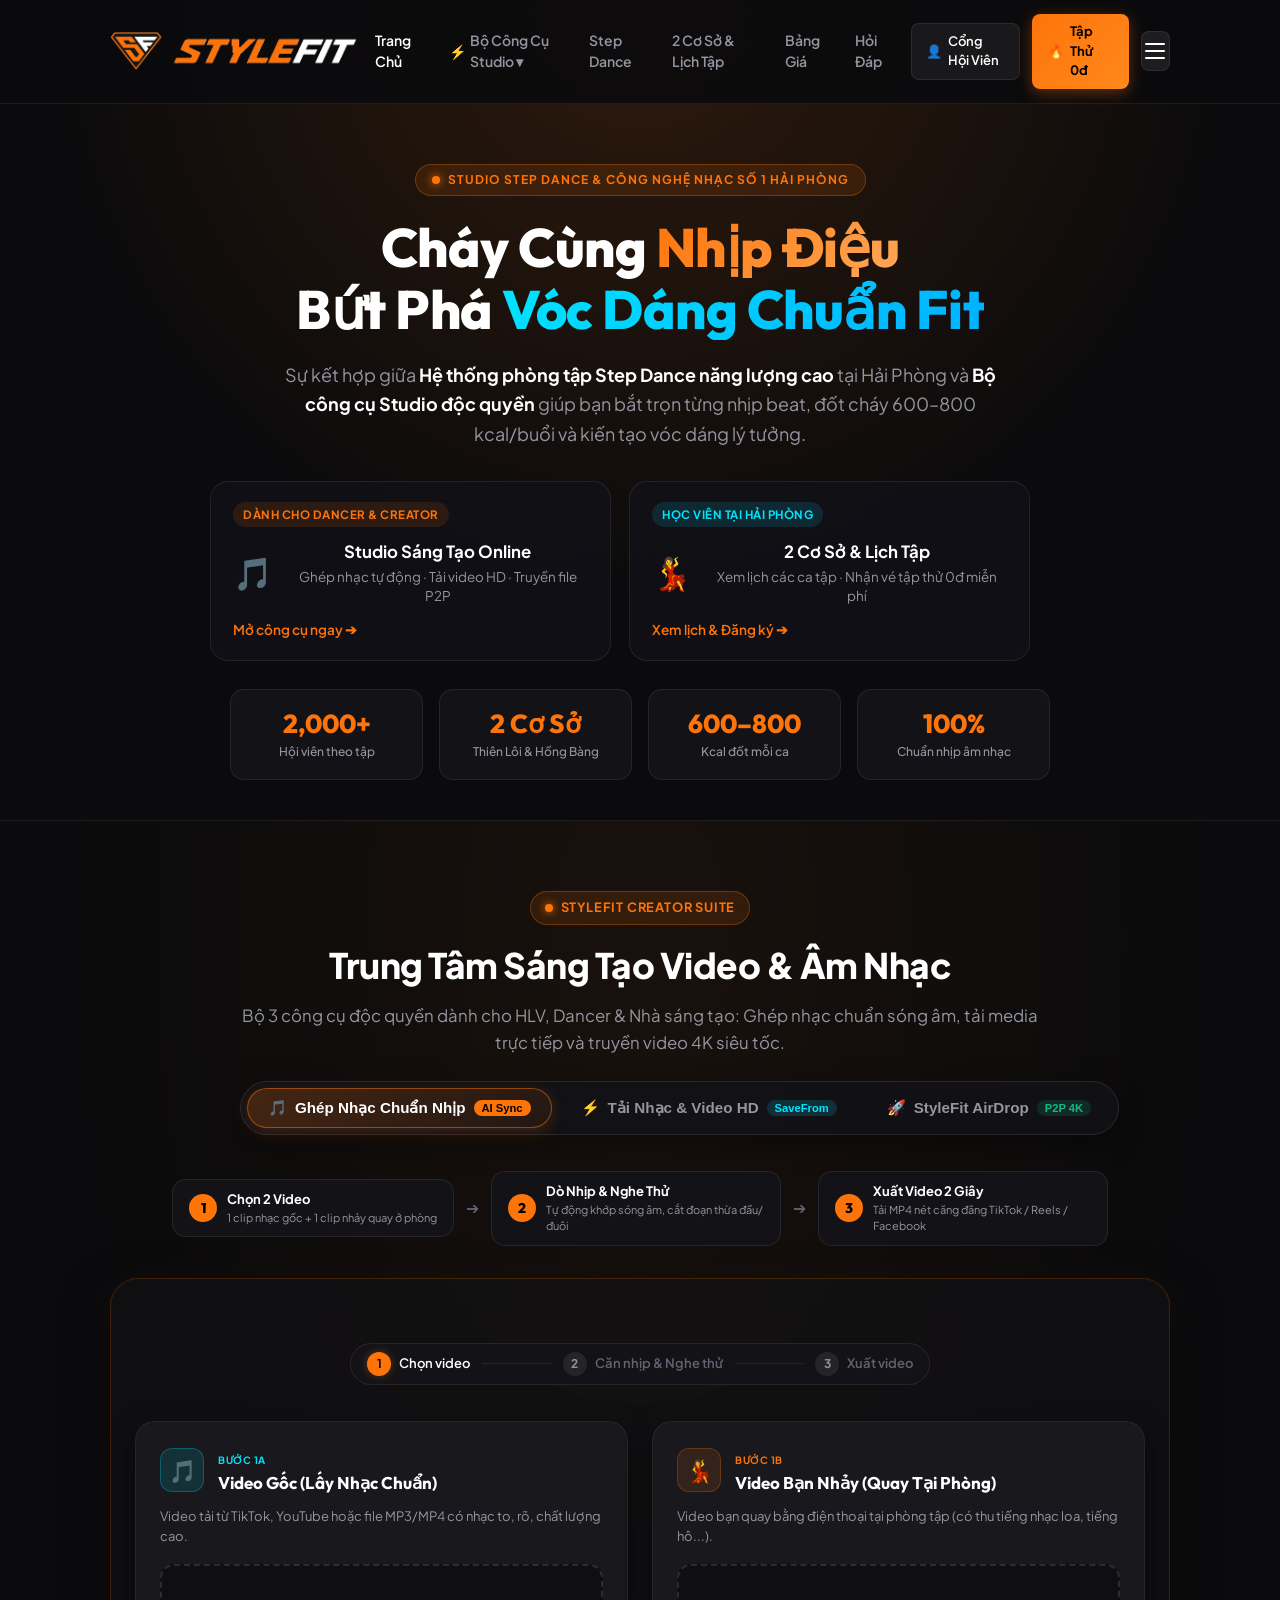
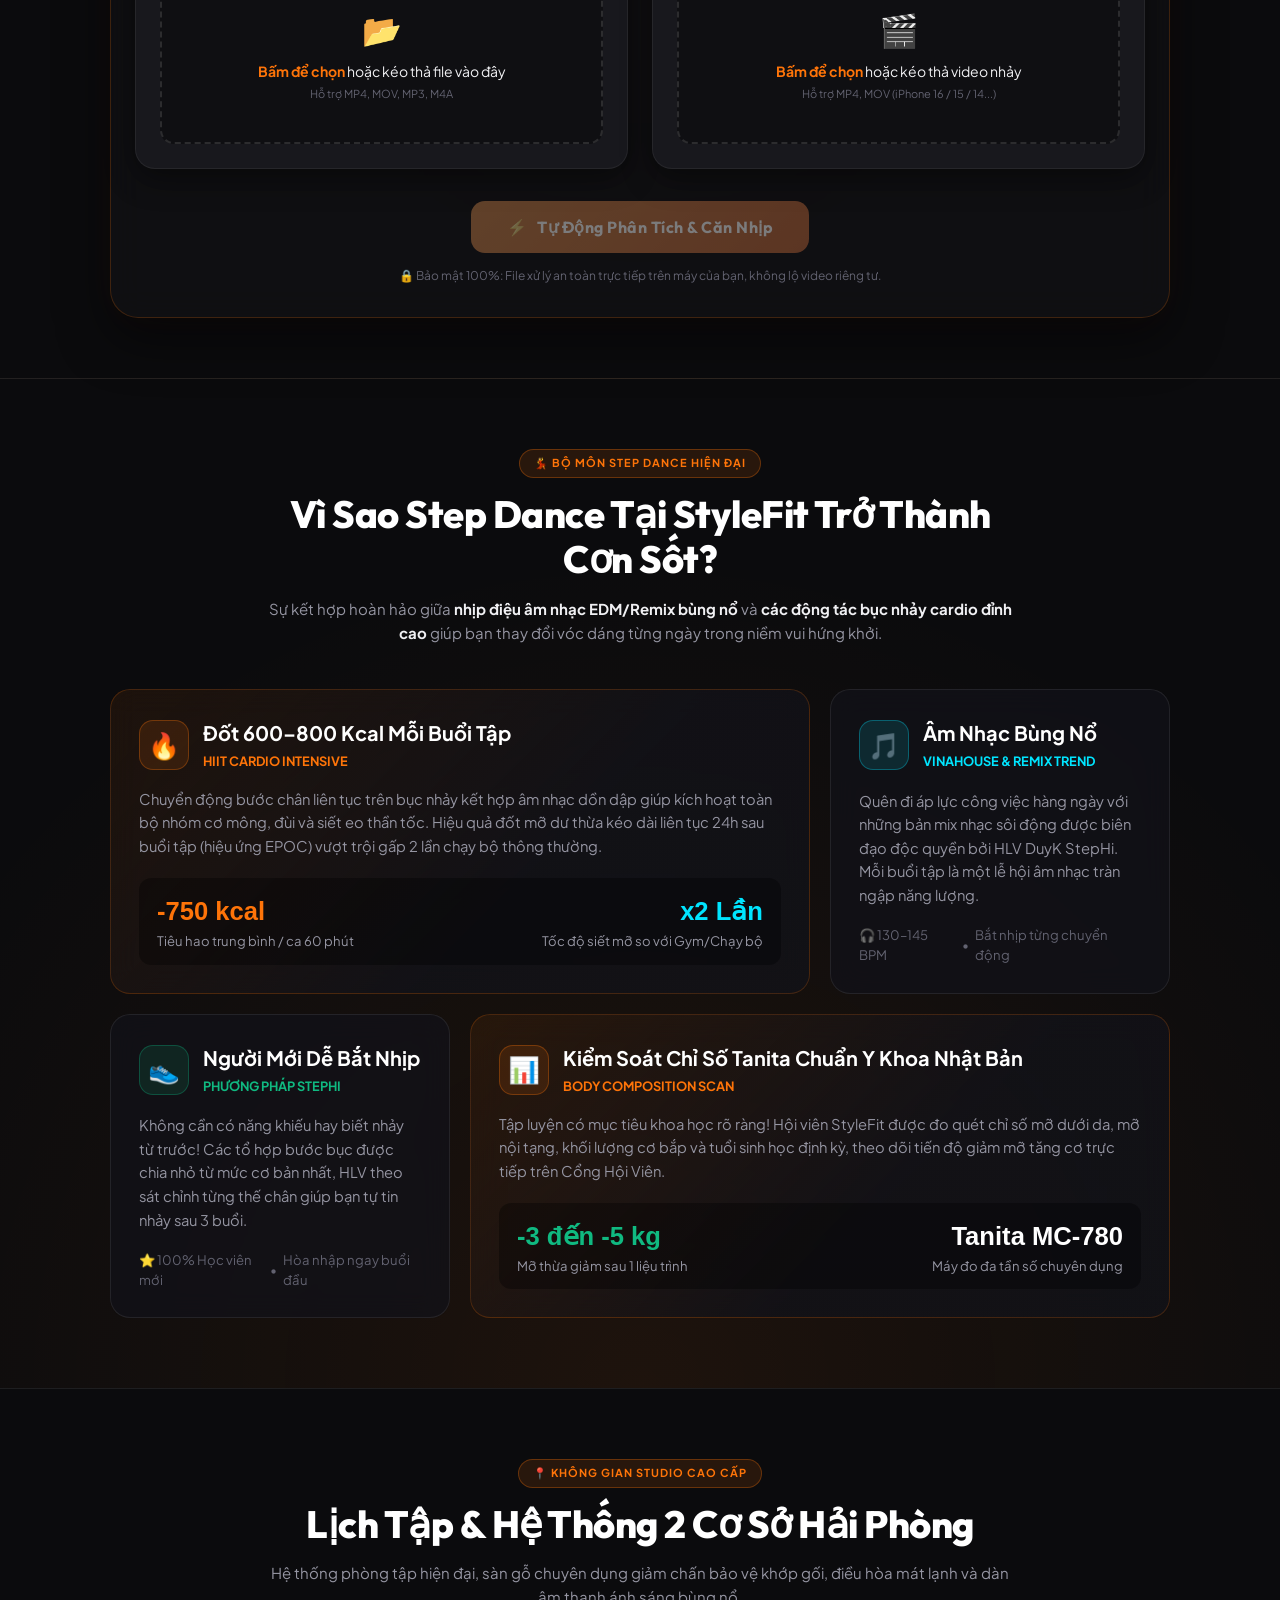
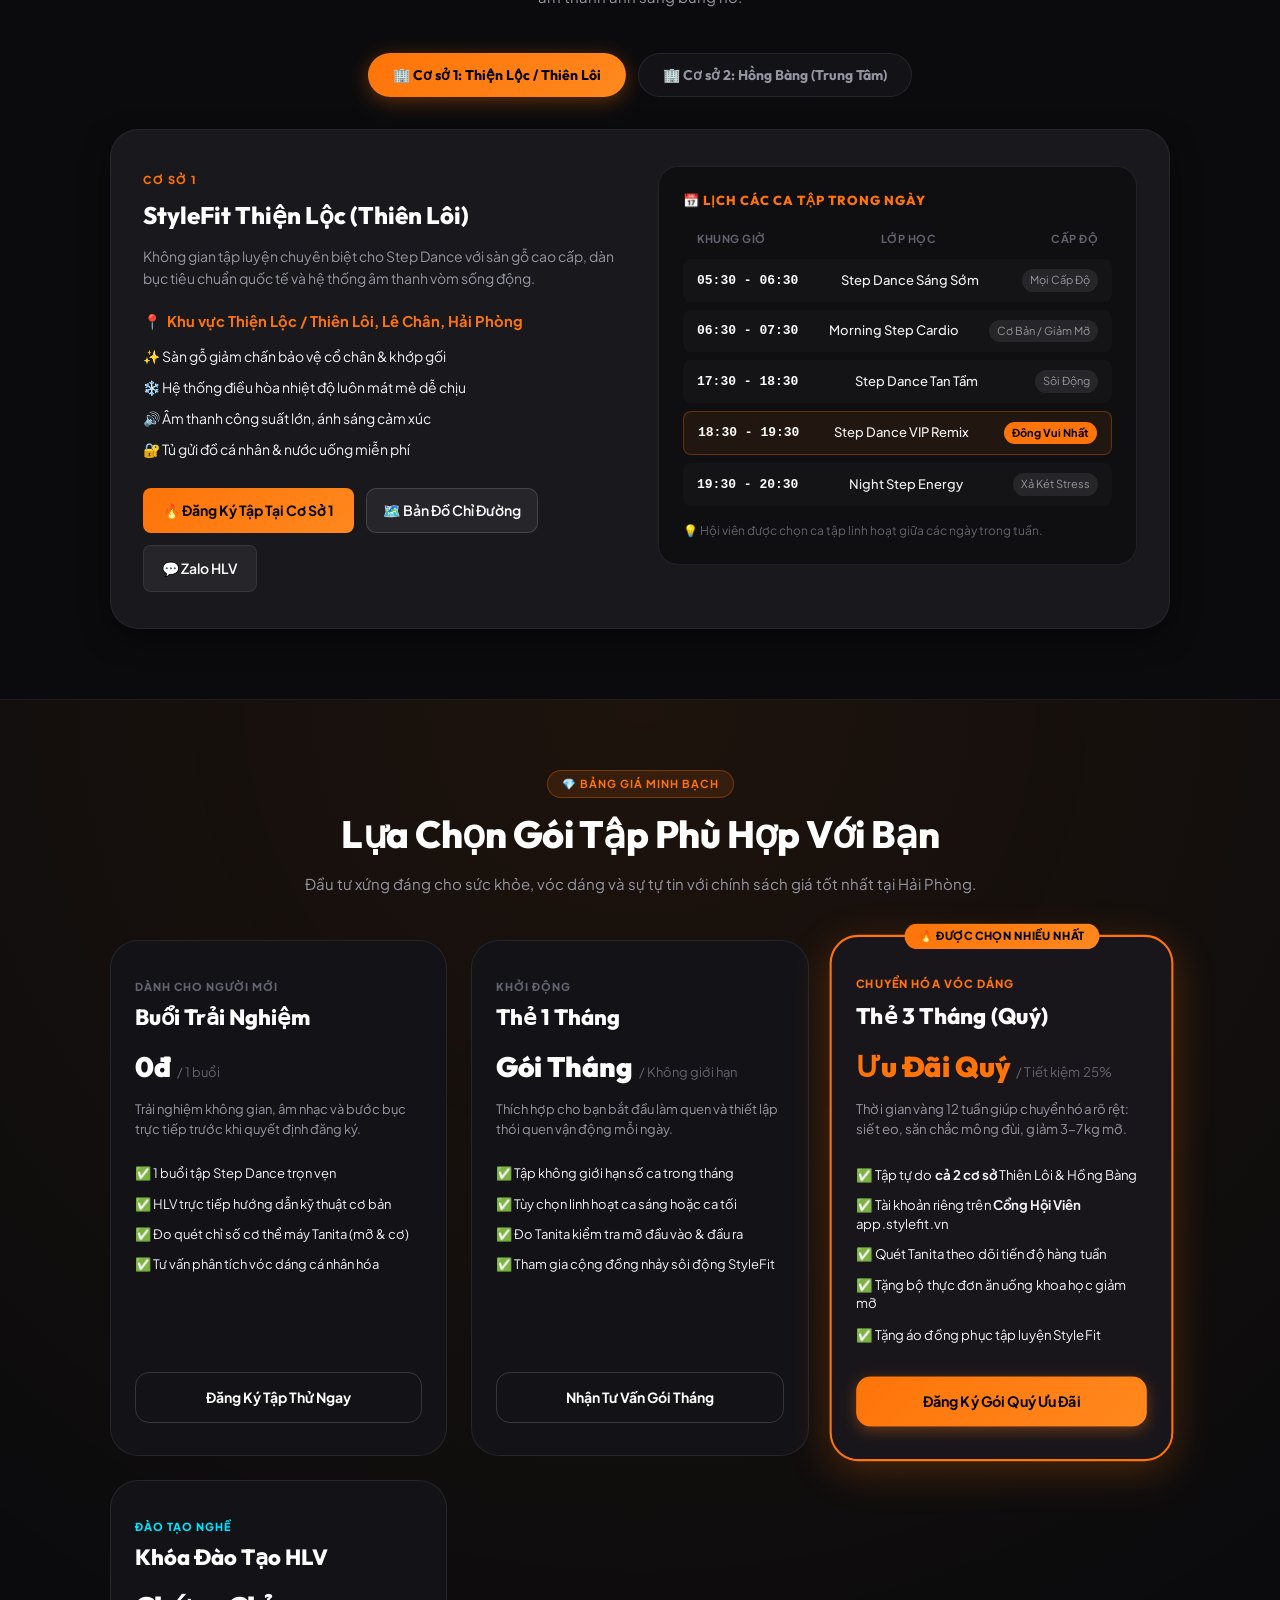
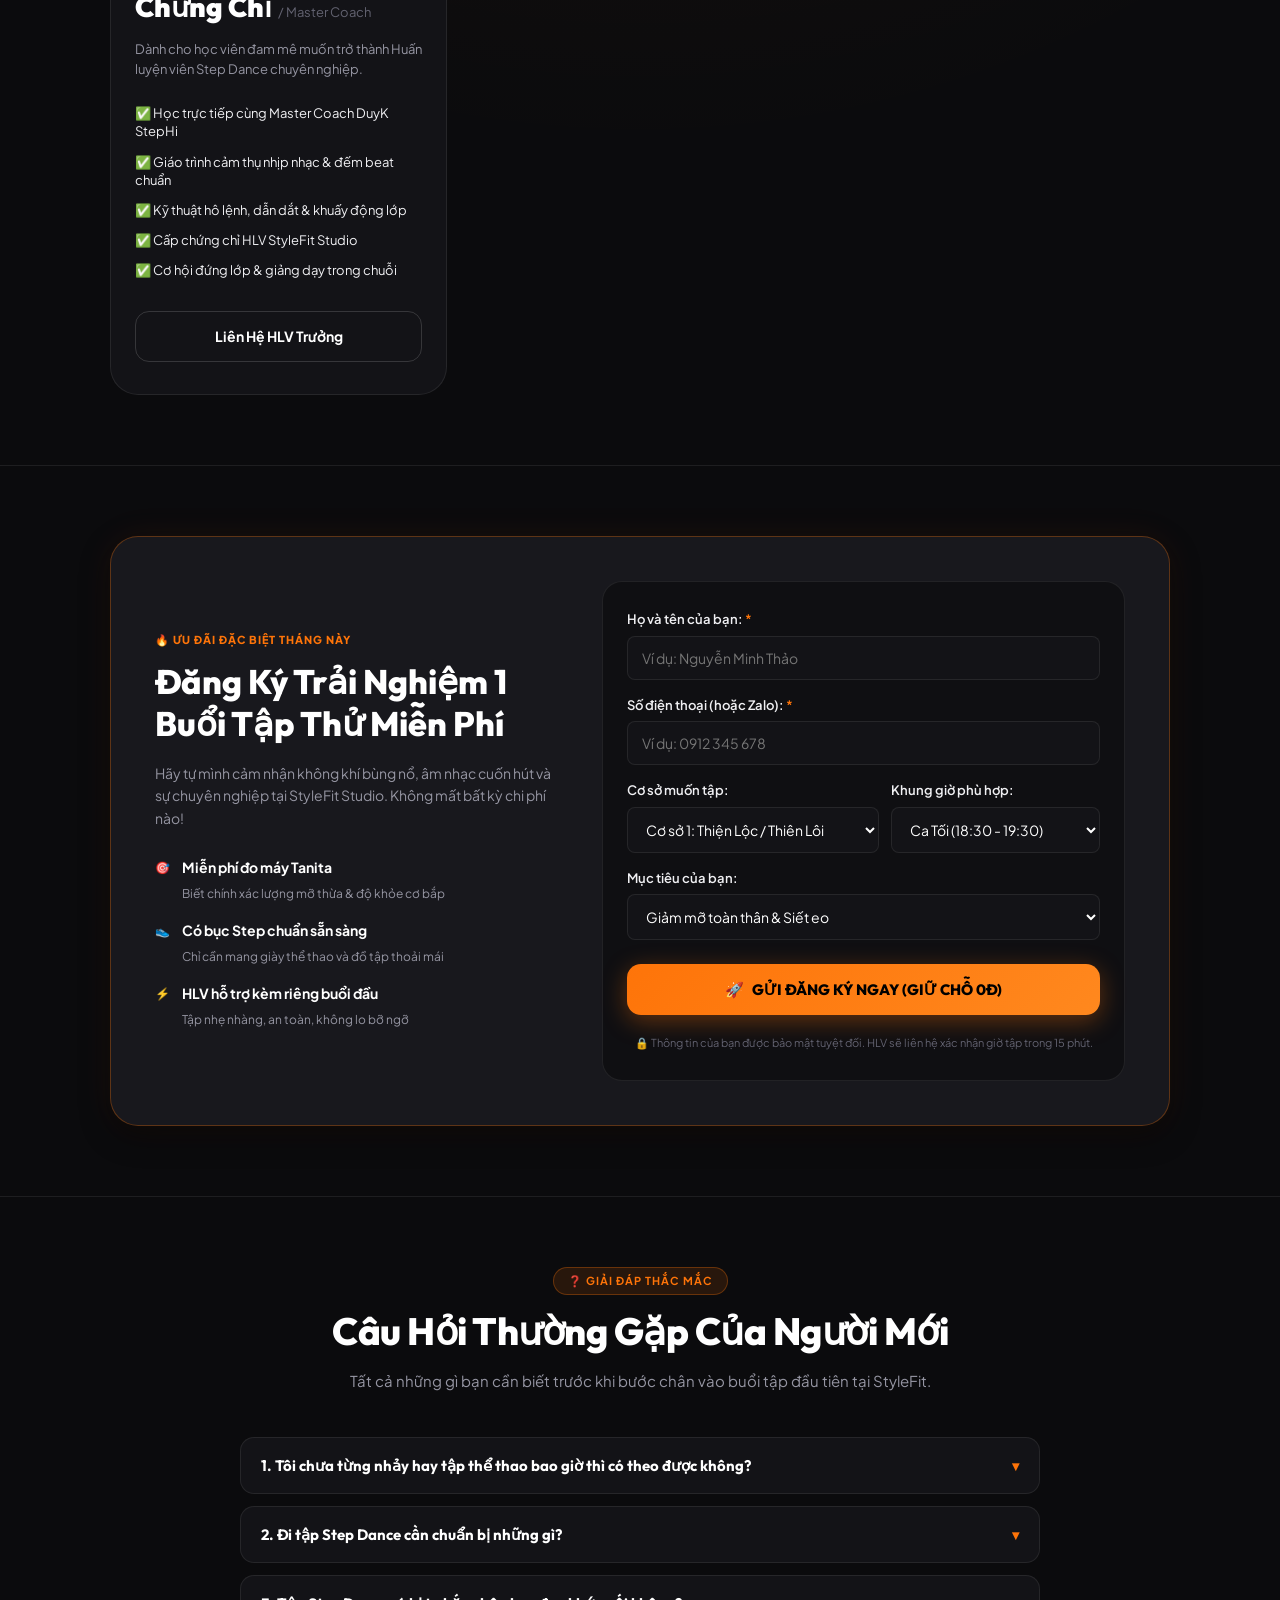
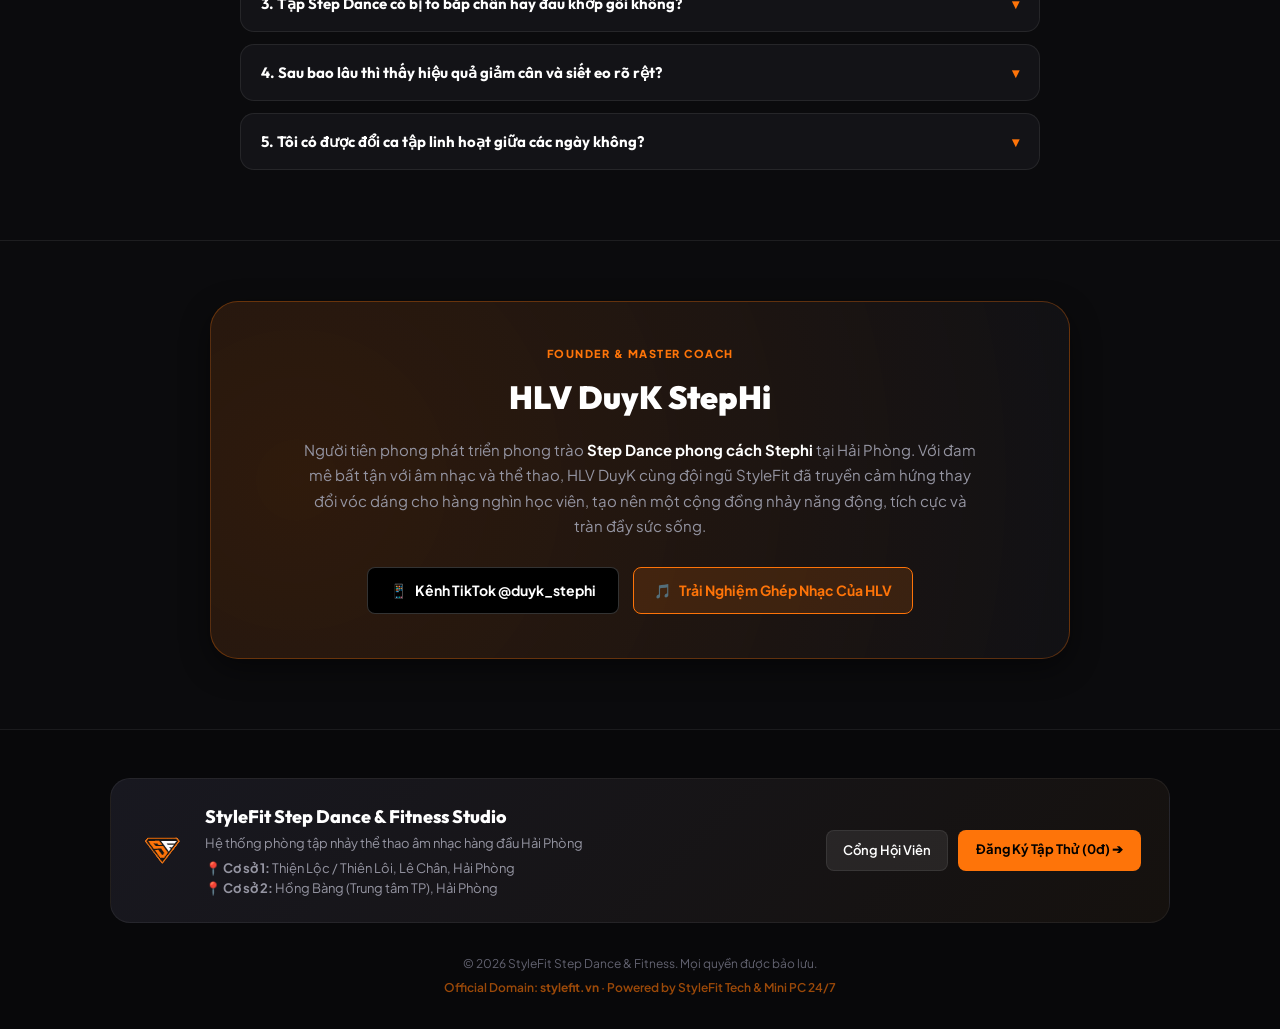
==== commit 33f60b4b: "feat(ui): complete modular redesign with Creator Suite 3-tab dock, Bento Grid, and streamlined Hero " ====
--- a/index.html
+++ b/index.html
@@ -17,7 +17,7 @@
   <link rel="preconnect" href="https://fonts.gstatic.com" crossorigin>
   <link href="https://fonts.googleapis.com/css2?family=Outfit:wght@400;500;600;700;800;900&family=Plus+Jakarta+Sans:wght@400;500;600;700;800&display=swap" rel="stylesheet">
 
-  <link rel="stylesheet" href="style.css?v=5.1">
+  <link rel="stylesheet" href="style.css?v=6.0">
 </head>
 <body>
 
@@ -43,20 +43,39 @@
       <!-- Desktop Navigation Menu -->
       <nav class="desktop-nav">
         <a href="#hero" class="nav-link active">Trang Chủ</a>
-        <a href="#ghep-nhac" class="nav-link tool-nav-link">
-          <span class="sparkle">🎵</span> Ghép Nhạc
-          <span class="nav-badge-hot">HOT</span>
-        </a>
-        <a href="#tai-nhac" class="nav-link tool-nav-link">
-          <span class="sparkle">⚡</span> Tải Nhạc/Video
-          <span class="nav-badge-hot" style="background: linear-gradient(135deg, #00E5FF, #0077FF); color: #fff;">SAVEFROM</span>
-        </a>
-        <a href="drop.html" class="nav-link tool-nav-link">
-          <span class="sparkle">🚀</span> StyleFit Drop
-          <span class="nav-badge-hot" style="background: linear-gradient(135deg, #10B981, #00E5FF); color: #000;">P2P</span>
-        </a>
+
+        <!-- Studio Tools Dropdown -->
+        <div class="nav-dropdown">
+          <a href="#studio-suite" class="nav-link nav-dropdown-trigger" onclick="switchSuiteTab('sync')">
+            <span class="sparkle">⚡</span> Bộ Công Cụ Studio ▾
+          </a>
+          <div class="nav-dropdown-menu">
+            <a href="#ghep-nhac" class="dropdown-item" onclick="switchSuiteTab('sync')">
+              <span class="d-icon">🎵</span>
+              <div>
+                <strong>Ghép Nhạc Chuẩn Nhịp</strong>
+                <span>Khớp nhịp sóng âm mili-giây</span>
+              </div>
+            </a>
+            <a href="#tai-nhac" class="dropdown-item" onclick="switchSuiteTab('dl')">
+              <span class="d-icon">⚡</span>
+              <div>
+                <strong>Tải Nhạc & Video HD</strong>
+                <span>YouTube, Reels, TikTok, SoundCloud</span>
+              </div>
+            </a>
+            <a href="drop.html" class="dropdown-item">
+              <span class="d-icon">🚀</span>
+              <div>
+                <strong>StyleFit AirDrop (P2P)</strong>
+                <span>Truyền video 4K không nén</span>
+              </div>
+            </a>
+          </div>
+        </div>
+
         <a href="#step-dance" class="nav-link">Step Dance</a>
-        <a href="#co-so" class="nav-link">Lịch Tập & Cơ Sở</a>
+        <a href="#co-so" class="nav-link">2 Cơ Sở & Lịch Tập</a>
         <a href="#bang-gia" class="nav-link">Bảng Giá</a>
         <a href="#faq" class="nav-link">Hỏi Đáp</a>
       </nav>
@@ -87,14 +106,14 @@
       </div>
       <nav class="drawer-nav">
         <a href="#hero" class="drawer-link" onclick="closeMobileDrawer()">🏠 Trang Chủ</a>
-        <a href="#ghep-nhac" class="drawer-link drawer-tool-link" onclick="closeMobileDrawer()">
-          🎵 Công Cụ Ghép Nhạc Tự Động <span class="drawer-badge">HOT</span>
+        <a href="#ghep-nhac" class="drawer-link drawer-tool-link" onclick="switchSuiteTab('sync'); closeMobileDrawer();">
+          🎵 Ghép Nhạc Chuẩn Nhịp (AI Sync)
         </a>
-        <a href="#tai-nhac" class="drawer-link drawer-tool-link" onclick="closeMobileDrawer()">
-          ⚡ Tải Nhạc & Video (YouTube · FB · SoundCloud) <span class="drawer-badge" style="background: #00E5FF; color: #000;">NEW</span>
+        <a href="#tai-nhac" class="drawer-link drawer-tool-link" onclick="switchSuiteTab('dl'); closeMobileDrawer();">
+          ⚡ Tải Nhạc & Video HD (SaveFrom)
         </a>
-        <a href="drop.html" class="drawer-link drawer-tool-link" onclick="closeMobileDrawer()">
-          🚀 StyleFit Drop (Truyền Video P2P) <span class="drawer-badge" style="background: #10B981; color: #000;">P2P</span>
+        <a href="#airdrop" class="drawer-link drawer-tool-link" onclick="switchSuiteTab('drop'); closeMobileDrawer();">
+          🚀 StyleFit AirDrop (Truyền File P2P)
         </a>
         <a href="#step-dance" class="drawer-link" onclick="closeMobileDrawer()">💃 Bộ Môn Step Dance</a>
         <a href="#co-so" class="drawer-link" onclick="closeMobileDrawer()">📍 2 Cơ Sở & Lịch Tập</a>
@@ -116,33 +135,47 @@
     <div class="container hero-container">
       <div class="hero-content">
         <div class="hero-badge">
-          <span class="pulse-dot"></span> STUDIO STEP DANCE HÀNG ĐẦU HẢI PHÒNG
+          <span class="pulse-dot"></span> STUDIO STEP DANCE & CÔNG NGHỆ NHẠC SỐ 1 HẢI PHÒNG
         </div>
         <h1 class="hero-title">
           Cháy Cùng <span class="highlight">Nhịp Điệu</span><br>
           Bứt Phá <span class="highlight-cyan">Vóc Dáng Chuẩn Fit</span>
         </h1>
         <p class="hero-subtitle">
-          Hệ thống phòng tập <strong>Step Dance & Thể thao âm nhạc độc quyền</strong> tại Hải Phòng. 
-          Đốt cháy <strong>600–800 kcal/buổi</strong>, giải tỏa căng thẳng cực đỉnh kết hợp kiểm soát chỉ số mỡ & cơ bắp khoa học theo chuẩn máy đo <strong>Tanita Nhật Bản</strong>.
+          Sự kết hợp giữa <strong>Hệ thống phòng tập Step Dance năng lượng cao</strong> tại Hải Phòng và <strong>Bộ công cụ Studio độc quyền</strong> giúp bạn bắt trọn từng nhịp beat, đốt cháy 600–800 kcal/buổi và kiến tạo vóc dáng lý tưởng.
         </p>
 
-        <!-- CTA Buttons -->
-        <div class="hero-cta-group">
-          <a href="#dang-ky" class="btn-hero-primary">
-            <span class="btn-icon">🔥</span>
-            <span>Đăng Ký Tập Thử Miễn Phí (0đ)</span>
+        <!-- Quick Access Switcher Cards (2 Portals) -->
+        <div class="hero-portals-grid">
+          <a href="#studio-suite" class="hero-portal-card tool-portal" onclick="switchSuiteTab('sync')">
+            <div class="portal-badge">DÀNH CHO DANCER & CREATOR</div>
+            <div class="portal-body">
+              <span class="portal-icon">🎵</span>
+              <div class="portal-text">
+                <strong>Studio Sáng Tạo Online</strong>
+                <span>Ghép nhạc tự động · Tải video HD · Truyền file P2P</span>
+              </div>
+            </div>
+            <div class="portal-arrow">Mở công cụ ngay ➔</div>
           </a>
-          <a href="#ghep-nhac" class="btn-hero-secondary">
-            <span class="btn-icon">🎵</span>
-            <span>Công Cụ Ghép Nhạc Video</span>
+
+          <a href="#co-so" class="hero-portal-card studio-portal">
+            <div class="portal-badge highlight">HỌC VIÊN TẠI HẢI PHÒNG</div>
+            <div class="portal-body">
+              <span class="portal-icon">💃</span>
+              <div class="portal-text">
+                <strong>2 Cơ Sở & Lịch Tập</strong>
+                <span>Xem lịch các ca tập · Nhận vé tập thử 0đ miễn phí</span>
+              </div>
+            </div>
+            <div class="portal-arrow">Xem lịch & Đăng ký ➔</div>
           </a>
         </div>
 
         <!-- Social Proof Stats Bar -->
         <div class="hero-stats-grid">
           <div class="stat-card">
-            <div class="stat-value">1,500+</div>
+            <div class="stat-value">2,000+</div>
             <div class="stat-label">Hội viên theo tập</div>
           </div>
           <div class="stat-card">
@@ -162,19 +195,47 @@
     </div>
   </section>
 
-  <!-- SECTION: CÔNG CỤ GHÉP NHẠC TỰ ĐỘNG (MUSIC SYNC STUDIO) -->
-  <section class="tool-section-wrapper" id="ghep-nhac">
+  <!-- MODUL 3: STYLEFIT CREATOR SUITE (DOCK 3 TAB) -->
+  <section class="suite-section-wrapper" id="studio-suite">
+    <!-- Anchor targets for backward compatibility and deep linking -->
+    <div id="ghep-nhac" class="suite-anchor"></div>
+    <div id="tai-nhac" class="suite-anchor"></div>
+    <div id="airdrop" class="suite-anchor"></div>
+
     <div class="container">
       
-      <!-- Tool Section Header -->
-      <div class="section-header-box">
-        <div class="section-mini-badge">🎧 CÔNG NGHỆ ĐỘC QUYỀN HLV & DANCER</div>
-        <h2 class="section-heading">Công Cụ Ghép Nhạc Video Nhảy Chuẩn Mili-giây</h2>
-        <p class="section-subtext">
-          Quay video nhảy tại phòng tập có tiếng loa rè, tiếng hò reo? 
-          Hệ thống <strong>tự động đối chiếu sóng âm</strong>, khử rè, căn khớp bản nhạc gốc chất lượng cao và giữ trọn vẹn <strong>chất lượng 4K / 1080p 60fps</strong> trong 2 giây!
+      <!-- Suite Master Header & Tab Dock -->
+      <div class="suite-header-box">
+        <div class="suite-badge">
+          <span class="pulse-dot"></span> STYLEFIT CREATOR SUITE
+        </div>
+        <h2 class="suite-heading">Trung Tâm Sáng Tạo Video & Âm Nhạc</h2>
+        <p class="suite-subtext">
+          Bộ 3 công cụ độc quyền dành cho HLV, Dancer & Nhà sáng tạo: Ghép nhạc chuẩn sóng âm, tải media trực tiếp và truyền video 4K siêu tốc.
         </p>
-      </div>
+
+        <!-- Segmented Tab Dock Switcher -->
+        <div class="suite-tabs-dock">
+          <button type="button" class="suite-tab-btn active" id="tabBtnSync" onclick="switchSuiteTab('sync', this)">
+            <span class="tab-icon">🎵</span>
+            <span class="tab-text">Ghép Nhạc Chuẩn Nhịp</span>
+            <span class="tab-badge-glow">AI Sync</span>
+          </button>
+          <button type="button" class="suite-tab-btn" id="tabBtnDl" onclick="switchSuiteTab('dl', this)">
+            <span class="tab-icon">⚡</span>
+            <span class="tab-text">Tải Nhạc & Video HD</span>
+            <span class="tab-badge-glow cyan">SaveFrom</span>
+          </button>
+          <button type="button" class="suite-tab-btn" id="tabBtnDrop" onclick="switchSuiteTab('drop', this)">
+            <span class="tab-icon">🚀</span>
+            <span class="tab-text">StyleFit AirDrop</span>
+            <span class="tab-badge-glow green">P2P 4K</span>
+          </button>
+        </div>
+      </div>
+
+      <!-- TAB 1 PANE: GHÉP NHẠC TỰ ĐỘNG -->
+      <div id="suitePaneSync" class="suite-tab-pane active">
 
       <!-- Quick 3-Step Visual Infographic -->
       <div class="tool-quick-guide">
@@ -630,25 +691,13 @@
         </section>
 
       </div>
-    </div>
-  </section>
-
-  <!-- SECTION: CÔNG CỤ TẢI NHẠC & VIDEO (SAVEFROM STYLE) -->
-  <section class="tool-section-wrapper downloader-section-bg" id="tai-nhac">
-    <div class="container">
-      
-      <!-- Section Header -->
-      <div class="section-header-box">
-        <div class="section-mini-badge">⚡ SAVEFROM STYLE · TẢI TRỰC TIẾP VỀ MÁY</div>
-        <h2 class="section-heading">Công Cụ Tải Nhạc & Video Chuẩn Studio</h2>
-        <p class="section-subtext">
-          Tải âm thanh <strong>MP3 320kbps</strong> cực căng cho phòng tập & <strong>Video MP4 HD / 1080p</strong> từ <strong>YouTube, Facebook, SoundCloud</strong>.<br>
-          Tải thẳng về điện thoại hoặc máy tính của bạn trong giây lát (hỗ trợ độ dài tối đa 90 phút).
-        </p>
-      </div>
-
-      <!-- Main Downloader Card -->
-      <div class="tool-card-shell downloader-shell">
+      <!-- END TAB 1 PANE -->
+
+      <!-- TAB 2 PANE: TẢI NHẠC & VIDEO HD -->
+      <div id="suitePaneDl" class="suite-tab-pane hidden">
+        
+        <!-- Main Downloader Card -->
+        <div class="tool-card-shell downloader-shell">
         
         <!-- Platform badges bar -->
         <div class="downloader-platforms-bar">
@@ -755,7 +804,55 @@
 
       </div>
     </div>
-  </section>
+    <!-- END TAB 2 PANE -->
+
+    <!-- TAB 3 PANE: STYLEFIT AIRDROP (P2P FILE TRANSFER) -->
+    <div id="suitePaneDrop" class="suite-tab-pane hidden">
+      <div class="airdrop-hub-card">
+        <div class="suite-badge" style="color: #10B981; border-color: rgba(16, 185, 129, 0.4); background: rgba(16, 185, 129, 0.1);">
+          🚀 WEBRTC PEER-TO-PEER · ZERO COMPRESSION
+        </div>
+        <h3 style="font-size: 1.8rem; font-weight: 800; color: #FFFFFF; margin: 12px 0 8px;">
+          Truyền Video Gốc 4K Không Dây & Không Giới Hạn Dung Lượng
+        </h3>
+        <p style="color: var(--text-muted); max-width: 650px; margin: 0 auto; line-height: 1.6;">
+          Gửi trực tiếp video nhảy từ iPhone sang máy tính hoặc Android qua mạng nội bộ trong tích tắc. Không qua máy chủ trung gian, không nén giảm chất lượng!
+        </p>
+
+        <div class="airdrop-hub-features">
+          <div class="airdrop-feat-item">
+            <div class="airdrop-feat-icon">⚡</div>
+            <strong>Tốc Độ Tối Đa Wi-Fi</strong>
+            <span>Tận dụng băng thông Wi-Fi nội bộ tốc độ cao, gửi video 2GB chỉ mất vài chục giây.</span>
+          </div>
+          <div class="airdrop-feat-item">
+            <div class="airdrop-feat-icon">🔒</div>
+            <strong>Bảo Mật 100% P2P</strong>
+            <span>Dữ liệu truyền thẳng giữa 2 máy, không lưu bất kỳ byte nào trên server StyleFit.</span>
+          </div>
+          <div class="airdrop-feat-item">
+            <div class="airdrop-feat-icon">📱</div>
+            <strong>Đa Nền Tảng Không Cần Cài App</strong>
+            <span>Tương thích tức thì với iOS Safari, Android Chrome, Windows PC và MacBook.</span>
+          </div>
+        </div>
+
+        <div class="airdrop-actions-row">
+          <a href="drop.html" target="_blank" class="btn-primary btn-cta-large" style="text-decoration: none;">
+            <span class="btn-icon">🚀</span>
+            <span>Mở Trình Truyền File StyleFit AirDrop</span>
+          </a>
+          <a href="drop.html" class="btn-secondary btn-cta-large" style="text-decoration: none;">
+            <span class="btn-icon">📲</span>
+            <span>Kết Nối Phòng Truyền File (Room)</span>
+          </a>
+        </div>
+      </div>
+    </div>
+    <!-- END TAB 3 PANE -->
+
+  </div>
+</section>
 
   <!-- SECTION: STEP DANCE & LỢI ÍCH -->
   <section class="features-section" id="step-dance">
@@ -768,29 +865,91 @@
         </p>
       </div>
 
-      <div class="features-grid">
-        <div class="feature-card">
-          <div class="feature-icon-wrap">🔥</div>
-          <h3>Đốt 600–800 Kcal Mỗi Buổi</h3>
-          <p>Chuyển động bước chân liên tục trên bục nhảy tác động sâu vào nhóm cơ mông, đùi và siết gọn vòng hai. Lượng calo tiêu hao gấp 2 lần chạy bộ thông thường.</p>
-        </div>
-
-        <div class="feature-card">
-          <div class="feature-icon-wrap">🎵</div>
-          <h3>Âm Nhạc Bùng Nổ · Xả Két Stress</h3>
-          <p>Quên đi áp lực công việc hàng ngày với những bản mix nhạc sôi động được biên đạo độc quyền bởi HLV DuyK StepHi. Mỗi buổi tập là một lễ hội âm nhạc tràn ngập năng lượng.</p>
-        </div>
-
-        <div class="feature-card">
-          <div class="feature-icon-wrap">👟</div>
-          <h3>Người Mới Tập Dễ Dàng Bắt Nhịp</h3>
-          <p>Không yêu cầu bạn phải có năng khiếu hay biết nhảy từ trước. Các tổ hợp bước bục được chia nhỏ từ cấp độ cơ bản nhất, HLV theo sát chỉnh từng bước chân.</p>
-        </div>
-
-        <div class="feature-card">
-          <div class="feature-icon-wrap">📊</div>
-          <h3>Quản Lý Chỉ Số Tanita Khoa Học</h3>
-          <p>Tập luyện có mục tiêu rõ ràng! Hội viên được đo quét chỉ số mỡ dưới da, mỡ nội tạng, khối lượng cơ và tuổi sinh học định kỳ, xem ngay trên Cổng Hội Viên.</p>
+      <div class="bento-grid">
+        <!-- Card 1: Wide High-Energy Card -->
+        <div class="bento-card bento-wide">
+          <div>
+            <div class="bento-header">
+              <div class="bento-icon-box">🔥</div>
+              <div>
+                <h3>Đốt 600–800 Kcal Mỗi Buổi Tập</h3>
+                <span style="font-size: 0.8rem; color: var(--primary); font-weight: 700;">HIIT CARDIO INTENSIVE</span>
+              </div>
+            </div>
+            <p>
+              Chuyển động bước chân liên tục trên bục nhảy kết hợp âm nhạc dồn dập giúp kích hoạt toàn bộ nhóm cơ mông, đùi và siết eo thần tốc. Hiệu quả đốt mỡ dư thừa kéo dài liên tục 24h sau buổi tập (hiệu ứng EPOC) vượt trội gấp 2 lần chạy bộ thông thường.
+            </p>
+          </div>
+          <div class="bento-metric-bar">
+            <div>
+              <div class="bento-metric-val">-750 kcal</div>
+              <div class="bento-metric-label">Tiêu hao trung bình / ca 60 phút</div>
+            </div>
+            <div style="text-align: right;">
+              <div class="bento-metric-val" style="color: #00E5FF;">x2 Lần</div>
+              <div class="bento-metric-label">Tốc độ siết mỡ so với Gym/Chạy bộ</div>
+            </div>
+          </div>
+        </div>
+
+        <!-- Card 2: Music Energy -->
+        <div class="bento-card">
+          <div class="bento-header">
+            <div class="bento-icon-box" style="background: rgba(0, 229, 255, 0.12); border-color: rgba(0, 229, 255, 0.3);">🎵</div>
+            <div>
+              <h3>Âm Nhạc Bùng Nổ</h3>
+              <span style="font-size: 0.8rem; color: #00E5FF; font-weight: 700;">VINAHOUSE & REMIX TREND</span>
+            </div>
+          </div>
+          <p>
+            Quên đi áp lực công việc hàng ngày với những bản mix nhạc sôi động được biên đạo độc quyền bởi HLV DuyK StepHi. Mỗi buổi tập là một lễ hội âm nhạc tràn ngập năng lượng.
+          </p>
+          <div style="margin-top: 16px; font-size: 0.82rem; color: var(--text-dim); display: flex; align-items: center; gap: 6px;">
+            <span>🎧 130–145 BPM</span> • <span>Bắt nhịp từng chuyển động</span>
+          </div>
+        </div>
+
+        <!-- Card 3: Easy for beginners -->
+        <div class="bento-card">
+          <div class="bento-header">
+            <div class="bento-icon-box" style="background: rgba(16, 185, 129, 0.12); border-color: rgba(16, 185, 129, 0.3);">👟</div>
+            <div>
+              <h3>Người Mới Dễ Bắt Nhịp</h3>
+              <span style="font-size: 0.8rem; color: #10B981; font-weight: 700;">PHƯƠNG PHÁP STEPHI</span>
+            </div>
+          </div>
+          <p>
+            Không cần có năng khiếu hay biết nhảy từ trước! Các tổ hợp bước bục được chia nhỏ từ mức cơ bản nhất, HLV theo sát chỉnh từng thế chân giúp bạn tự tin nhảy sau 3 buổi.
+          </p>
+          <div style="margin-top: 16px; font-size: 0.82rem; color: var(--text-dim); display: flex; align-items: center; gap: 6px;">
+            <span>⭐ 100% Học viên mới</span> • <span>Hòa nhập ngay buổi đầu</span>
+          </div>
+        </div>
+
+        <!-- Card 4: Tanita Body Scan -->
+        <div class="bento-card bento-wide">
+          <div>
+            <div class="bento-header">
+              <div class="bento-icon-box" style="background: rgba(254, 116, 9, 0.12); border-color: rgba(254, 116, 9, 0.3);">📊</div>
+              <div>
+                <h3>Kiểm Soát Chỉ Số Tanita Chuẩn Y Khoa Nhật Bản</h3>
+                <span style="font-size: 0.8rem; color: var(--primary); font-weight: 700;">BODY COMPOSITION SCAN</span>
+              </div>
+            </div>
+            <p>
+              Tập luyện có mục tiêu khoa học rõ ràng! Hội viên StyleFit được đo quét chỉ số mỡ dưới da, mỡ nội tạng, khối lượng cơ bắp và tuổi sinh học định kỳ, theo dõi tiến độ giảm mỡ tăng cơ trực tiếp trên Cổng Hội Viên.
+            </p>
+          </div>
+          <div class="bento-metric-bar">
+            <div>
+              <div class="bento-metric-val" style="color: #10B981;">-3 đến -5 kg</div>
+              <div class="bento-metric-label">Mỡ thừa giảm sau 1 liệu trình</div>
+            </div>
+            <div style="text-align: right;">
+              <div class="bento-metric-val" style="color: #FFFFFF;">Tanita MC-780</div>
+              <div class="bento-metric-label">Máy đo đa tần số chuyên dụng</div>
+            </div>
+          </div>
         </div>
       </div>
     </div>
@@ -823,6 +982,10 @@
             <h3>StyleFit Thiện Lộc (Thiên Lôi)</h3>
             <p class="branch-desc">Không gian tập luyện chuyên biệt cho Step Dance với sàn gỗ cao cấp, dàn bục tiêu chuẩn quốc tế và hệ thống âm thanh vòm sống động.</p>
             
+            <p class="branch-address" style="color: var(--primary); font-size: 0.92rem; margin: 10px 0 14px; display: flex; align-items: center; gap: 6px;">
+              <span>📍</span> <strong>Khu vực Thiện Lộc / Thiên Lôi, Lê Chân, Hải Phòng</strong>
+            </p>
+
             <ul class="branch-amenities">
               <li>✨ Sàn gỗ giảm chấn bảo vệ cổ chân & khớp gối</li>
               <li>❄️ Hệ thống điều hòa nhiệt độ luôn mát mẻ dễ chịu</li>
@@ -832,7 +995,8 @@
 
             <div class="branch-cta-row">
               <a href="#dang-ky" class="btn-branch-register">🔥 Đăng Ký Tập Tại Cơ Sở 1</a>
-              <a href="https://zalo.me/0989000000" target="_blank" class="btn-branch-zalo">💬 Nhắn Zalo HLV</a>
+              <a href="https://maps.google.com/?q=Thien+Loi+Le+Chan+Hai+Phong" target="_blank" class="btn-branch-maps" style="display:inline-flex;align-items:center;gap:6px;padding:10px 16px;background:rgba(255,255,255,0.06);border:1px solid rgba(255,255,255,0.14);border-radius:10px;color:#fff;text-decoration:none;font-size:0.88rem;font-weight:600;">🗺️ Bản Đồ Chỉ Đường</a>
+              <a href="https://zalo.me/0989000000" target="_blank" class="btn-branch-zalo">💬 Zalo HLV</a>
             </div>
           </div>
 
@@ -883,6 +1047,10 @@
             <h3>StyleFit Hồng Bàng (Trung Tâm TP)</h3>
             <p class="branch-desc">Tọa lạc tại khu vực trung tâm quận Hồng Bàng, thuận tiện giao thông đi lại cho học viên các tuyến phố nội thành Hải Phòng.</p>
             
+            <p class="branch-address" style="color: var(--primary); font-size: 0.92rem; margin: 10px 0 14px; display: flex; align-items: center; gap: 6px;">
+              <span>📍</span> <strong>Trung Tâm Quận Hồng Bàng, Hải Phòng</strong>
+            </p>
+
             <ul class="branch-amenities">
               <li>✨ Studio thiết kế phong cách Dark Luxury hiện đại</li>
               <li>🚗 Bãi đỗ xe ô tô và xe máy rộng rãi, an ninh tốt</li>
@@ -892,7 +1060,8 @@
 
             <div class="branch-cta-row">
               <a href="#dang-ky" class="btn-branch-register">🔥 Đăng Ký Tập Tại Cơ Sở 2</a>
-              <a href="https://zalo.me/0989000000" target="_blank" class="btn-branch-zalo">💬 Nhắn Zalo HLV</a>
+              <a href="https://maps.google.com/?q=Hong+Bang+Hai+Phong" target="_blank" class="btn-branch-maps" style="display:inline-flex;align-items:center;gap:6px;padding:10px 16px;background:rgba(255,255,255,0.06);border:1px solid rgba(255,255,255,0.14);border-radius:10px;color:#fff;text-decoration:none;font-size:0.88rem;font-weight:600;">🗺️ Bản Đồ Chỉ Đường</a>
+              <a href="https://zalo.me/0989000000" target="_blank" class="btn-branch-zalo">💬 Zalo HLV</a>
             </div>
           </div>
 
@@ -1238,7 +1407,7 @@
   </footer>
 
   <!-- Scripts -->
-  <script src="sync-engine.js?v=5.1"></script>
-  <script src="app.js?v=5.1"></script>
+  <script src="sync-engine.js?v=6.0"></script>
+  <script src="app.js?v=6.0"></script>
 </body>
 </html>
--- a/style.css
+++ b/style.css
@@ -3671,3 +3671,493 @@
 
 
 
+
+
+/* ==========================================================================
+   MODULAR REDESIGN SYSTEM (CREATOR SUITE, BENTO GRID, HERO PORTALS)
+   ========================================================================== */
+
+/* Nav Dropdown on Desktop */
+.nav-dropdown {
+  position: relative;
+  display: inline-block;
+}
+
+.nav-dropdown-trigger {
+  cursor: pointer;
+  display: flex;
+  align-items: center;
+  gap: 4px;
+}
+
+.nav-dropdown-menu {
+  position: absolute;
+  top: calc(100% + 10px);
+  left: 50%;
+  transform: translateX(-50%) translateY(8px);
+  background: rgba(14, 14, 18, 0.96);
+  backdrop-filter: blur(20px);
+  -webkit-backdrop-filter: blur(20px);
+  border: 1px solid rgba(255, 255, 255, 0.12);
+  border-radius: 16px;
+  padding: 10px;
+  width: 290px;
+  box-shadow: 0 16px 40px rgba(0, 0, 0, 0.6), 0 0 20px rgba(254, 116, 9, 0.1);
+  opacity: 0;
+  visibility: hidden;
+  transition: all 0.25s cubic-bezier(0.16, 1, 0.3, 1);
+  z-index: 1000;
+  display: flex;
+  flex-direction: column;
+  gap: 6px;
+}
+
+.nav-dropdown:hover .nav-dropdown-menu,
+.nav-dropdown:focus-within .nav-dropdown-menu {
+  opacity: 1;
+  visibility: visible;
+  transform: translateX(-50%) translateY(0);
+}
+
+.dropdown-item {
+  display: flex;
+  align-items: center;
+  gap: 12px;
+  padding: 10px 12px;
+  border-radius: 10px;
+  text-decoration: none;
+  transition: background 0.2s ease, transform 0.2s ease;
+  color: var(--text-main);
+}
+
+.dropdown-item:hover {
+  background: rgba(255, 255, 255, 0.06);
+  transform: translateX(3px);
+}
+
+.dropdown-item .d-icon {
+  font-size: 1.4rem;
+  width: 34px;
+  height: 34px;
+  display: flex;
+  align-items: center;
+  justify-content: center;
+  background: rgba(254, 116, 9, 0.12);
+  border-radius: 8px;
+  flex-shrink: 0;
+}
+
+.dropdown-item strong {
+  display: block;
+  font-size: 0.92rem;
+  font-weight: 600;
+  color: #FFFFFF;
+}
+
+.dropdown-item span {
+  display: block;
+  font-size: 0.78rem;
+  color: var(--text-muted);
+}
+
+/* Hero Portals Grid */
+.hero-portals-grid {
+  display: grid;
+  grid-template-columns: 1fr 1fr;
+  gap: 18px;
+  margin: 32px 0 28px;
+  max-width: 820px;
+}
+
+.hero-portal-card {
+  display: flex;
+  flex-direction: column;
+  justify-content: space-between;
+  padding: 20px 22px;
+  background: rgba(18, 18, 24, 0.75);
+  backdrop-filter: blur(14px);
+  -webkit-backdrop-filter: blur(14px);
+  border: 1px solid rgba(255, 255, 255, 0.08);
+  border-radius: 18px;
+  text-decoration: none;
+  transition: all 0.3s cubic-bezier(0.16, 1, 0.3, 1);
+  position: relative;
+  overflow: hidden;
+}
+
+.hero-portal-card::before {
+  content: '';
+  position: absolute;
+  top: 0;
+  left: 0;
+  width: 100%;
+  height: 2px;
+  background: linear-gradient(90deg, transparent, rgba(254, 116, 9, 0.8), transparent);
+  opacity: 0;
+  transition: opacity 0.3s ease;
+}
+
+.hero-portal-card:hover {
+  transform: translateY(-4px);
+  border-color: rgba(254, 116, 9, 0.4);
+  box-shadow: 0 12px 30px rgba(0, 0, 0, 0.5), 0 0 25px rgba(254, 116, 9, 0.15);
+}
+
+.hero-portal-card:hover::before {
+  opacity: 1;
+}
+
+.portal-badge {
+  display: inline-block;
+  align-self: flex-start;
+  font-size: 0.72rem;
+  font-weight: 700;
+  letter-spacing: 0.5px;
+  text-transform: uppercase;
+  color: var(--primary);
+  background: rgba(254, 116, 9, 0.12);
+  padding: 4px 10px;
+  border-radius: 20px;
+  margin-bottom: 12px;
+}
+
+.portal-badge.highlight {
+  color: #00E5FF;
+  background: rgba(0, 229, 255, 0.12);
+}
+
+.portal-body {
+  display: flex;
+  align-items: center;
+  gap: 14px;
+}
+
+.portal-icon {
+  font-size: 2rem;
+  flex-shrink: 0;
+}
+
+.portal-text strong {
+  display: block;
+  font-size: 1.05rem;
+  color: #FFFFFF;
+  margin-bottom: 4px;
+}
+
+.portal-text span {
+  display: block;
+  font-size: 0.84rem;
+  color: var(--text-muted);
+  line-height: 1.4;
+}
+
+.portal-arrow {
+  margin-top: 14px;
+  font-size: 0.85rem;
+  font-weight: 600;
+  color: var(--primary);
+  display: flex;
+  align-items: center;
+  gap: 4px;
+  transition: transform 0.2s ease;
+}
+
+.hero-portal-card:hover .portal-arrow {
+  transform: translateX(4px);
+}
+
+/* Creator Suite Section */
+.suite-section-wrapper {
+  position: relative;
+  padding: 70px 0 60px;
+  background: radial-gradient(ellipse at 50% 10%, rgba(254, 116, 9, 0.06) 0%, rgba(11, 11, 13, 0) 65%);
+  border-top: 1px solid rgba(255, 255, 255, 0.08);
+}
+
+.suite-anchor {
+  position: relative;
+  top: -80px;
+  visibility: hidden;
+}
+
+.suite-header-box {
+  text-align: center;
+  max-width: 800px;
+  margin: 0 auto 36px;
+}
+
+.suite-badge {
+  display: inline-flex;
+  align-items: center;
+  gap: 8px;
+  padding: 6px 14px;
+  background: rgba(254, 116, 9, 0.12);
+  border: 1px solid rgba(254, 116, 9, 0.3);
+  border-radius: 30px;
+  color: var(--primary);
+  font-size: 0.8rem;
+  font-weight: 700;
+  letter-spacing: 0.8px;
+  text-transform: uppercase;
+  margin-bottom: 14px;
+}
+
+.suite-heading {
+  font-size: 2.2rem;
+  font-weight: 800;
+  color: #FFFFFF;
+  margin-bottom: 12px;
+  letter-spacing: -0.5px;
+}
+
+.suite-subtext {
+  font-size: 1.05rem;
+  color: var(--text-muted);
+  line-height: 1.6;
+}
+
+.suite-tabs-dock {
+  display: inline-flex;
+  align-items: center;
+  gap: 8px;
+  background: rgba(18, 18, 24, 0.85);
+  backdrop-filter: blur(16px);
+  -webkit-backdrop-filter: blur(16px);
+  padding: 6px;
+  border-radius: 40px;
+  border: 1px solid rgba(255, 255, 255, 0.1);
+  box-shadow: 0 10px 30px rgba(0, 0, 0, 0.4);
+  margin-top: 24px;
+}
+
+.suite-tab-btn {
+  display: flex;
+  align-items: center;
+  gap: 8px;
+  padding: 10px 20px;
+  background: transparent;
+  border: 1px solid transparent;
+  border-radius: 30px;
+  color: var(--text-muted);
+  font-size: 0.95rem;
+  font-weight: 600;
+  cursor: pointer;
+  transition: all 0.25s ease;
+  white-space: nowrap;
+}
+
+.suite-tab-btn:hover {
+  color: #FFFFFF;
+  background: rgba(255, 255, 255, 0.04);
+}
+
+.suite-tab-btn.active {
+  color: #FFFFFF;
+  background: linear-gradient(135deg, rgba(254, 116, 9, 0.22), rgba(254, 116, 9, 0.08));
+  border-color: rgba(254, 116, 9, 0.5);
+  box-shadow: 0 4px 16px rgba(254, 116, 9, 0.2);
+}
+
+.suite-tab-btn.active .tab-badge-glow {
+  background: var(--primary);
+  color: #000000;
+}
+
+.tab-badge-glow {
+  font-size: 0.7rem;
+  font-weight: 700;
+  padding: 2px 8px;
+  border-radius: 12px;
+  background: rgba(255, 255, 255, 0.1);
+  color: var(--text-muted);
+  transition: all 0.2s ease;
+}
+
+.tab-badge-glow.cyan {
+  background: rgba(0, 229, 255, 0.15);
+  color: #00E5FF;
+}
+
+.tab-badge-glow.green {
+  background: rgba(16, 185, 129, 0.15);
+  color: #10B981;
+}
+
+.suite-tab-pane {
+  display: none;
+  animation: fadeInPane 0.3s ease;
+}
+
+.suite-tab-pane.active {
+  display: block;
+}
+
+@keyframes fadeInPane {
+  from { opacity: 0; transform: translateY(8px); }
+  to { opacity: 1; transform: translateY(0); }
+}
+
+/* Tab 3: AirDrop P2P Showcase Card */
+.airdrop-hub-card {
+  max-width: 900px;
+  margin: 0 auto;
+  padding: 40px;
+  background: rgba(18, 18, 24, 0.8);
+  backdrop-filter: blur(20px);
+  -webkit-backdrop-filter: blur(20px);
+  border: 1px solid rgba(255, 255, 255, 0.1);
+  border-radius: 24px;
+  box-shadow: 0 20px 50px rgba(0, 0, 0, 0.5), 0 0 30px rgba(16, 185, 129, 0.08);
+  text-align: center;
+}
+
+.airdrop-hub-features {
+  display: grid;
+  grid-template-columns: repeat(3, 1fr);
+  gap: 20px;
+  margin: 32px 0;
+  text-align: left;
+}
+
+.airdrop-feat-item {
+  padding: 20px;
+  background: rgba(255, 255, 255, 0.03);
+  border: 1px solid rgba(255, 255, 255, 0.06);
+  border-radius: 16px;
+}
+
+.airdrop-feat-icon {
+  font-size: 2rem;
+  margin-bottom: 12px;
+}
+
+.airdrop-feat-item strong {
+  display: block;
+  font-size: 1rem;
+  color: #FFFFFF;
+  margin-bottom: 6px;
+}
+
+.airdrop-feat-item span {
+  display: block;
+  font-size: 0.84rem;
+  color: var(--text-muted);
+  line-height: 1.5;
+}
+
+.airdrop-actions-row {
+  display: flex;
+  justify-content: center;
+  gap: 16px;
+  flex-wrap: wrap;
+}
+
+/* Bento Grid for Step Dance */
+.bento-grid {
+  display: grid;
+  grid-template-columns: repeat(3, 1fr);
+  gap: 20px;
+  margin-top: 36px;
+}
+
+.bento-card {
+  background: rgba(18, 18, 24, 0.75);
+  backdrop-filter: blur(14px);
+  -webkit-backdrop-filter: blur(14px);
+  border: 1px solid rgba(255, 255, 255, 0.08);
+  border-radius: 20px;
+  padding: 28px;
+  display: flex;
+  flex-direction: column;
+  justify-content: space-between;
+  transition: all 0.3s cubic-bezier(0.16, 1, 0.3, 1);
+  position: relative;
+  overflow: hidden;
+}
+
+.bento-card:hover {
+  transform: translateY(-4px);
+  border-color: rgba(254, 116, 9, 0.3);
+  box-shadow: 0 16px 36px rgba(0, 0, 0, 0.5), 0 0 20px rgba(254, 116, 9, 0.1);
+}
+
+.bento-card.bento-wide {
+  grid-column: span 2;
+  background: linear-gradient(135deg, rgba(254, 116, 9, 0.08) 0%, rgba(18, 18, 24, 0.85) 60%);
+  border-color: rgba(254, 116, 9, 0.2);
+}
+
+.bento-header {
+  display: flex;
+  align-items: center;
+  gap: 14px;
+  margin-bottom: 16px;
+}
+
+.bento-icon-box {
+  width: 50px;
+  height: 50px;
+  border-radius: 14px;
+  background: rgba(254, 116, 9, 0.12);
+  border: 1px solid rgba(254, 116, 9, 0.3);
+  display: flex;
+  align-items: center;
+  justify-content: center;
+  font-size: 1.6rem;
+  flex-shrink: 0;
+}
+
+.bento-card h3 {
+  font-size: 1.25rem;
+  font-weight: 700;
+  color: #FFFFFF;
+}
+
+.bento-card p {
+  font-size: 0.92rem;
+  color: var(--text-muted);
+  line-height: 1.6;
+}
+
+.bento-metric-bar {
+  margin-top: 20px;
+  padding: 14px 18px;
+  background: rgba(0, 0, 0, 0.35);
+  border-radius: 12px;
+  display: flex;
+  align-items: center;
+  justify-content: space-between;
+}
+
+.bento-metric-val {
+  font-size: 1.6rem;
+  font-weight: 800;
+  color: var(--primary);
+  font-family: 'Syne', sans-serif;
+}
+
+.bento-metric-label {
+  font-size: 0.82rem;
+  color: var(--text-muted);
+}
+
+@media (max-width: 991px) {
+  .hero-portals-grid {
+    grid-template-columns: 1fr;
+  }
+  .bento-grid {
+    grid-template-columns: 1fr;
+  }
+  .bento-card.bento-wide {
+    grid-column: span 1;
+  }
+  .airdrop-hub-features {
+    grid-template-columns: 1fr;
+  }
+  .suite-tabs-dock {
+    width: 100%;
+    overflow-x: auto;
+    border-radius: 20px;
+    justify-content: flex-start;
+  }
+}
